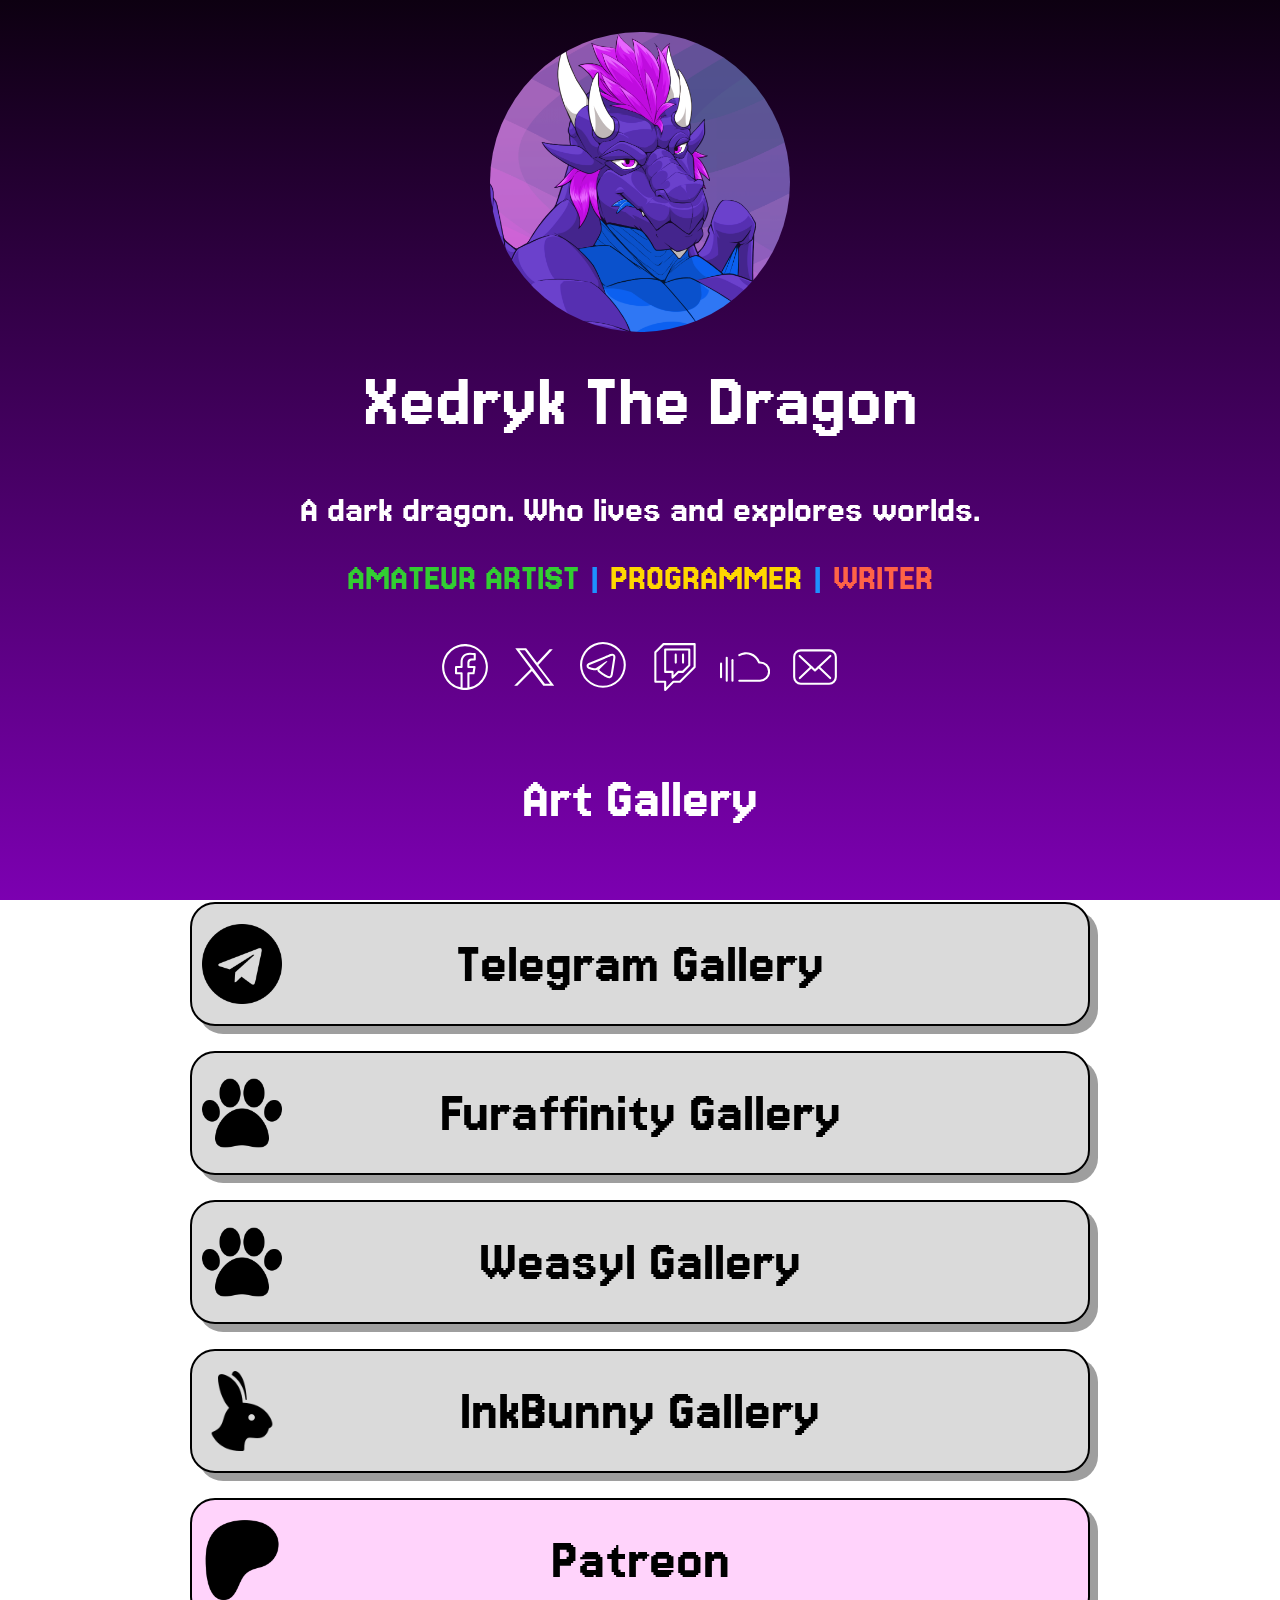
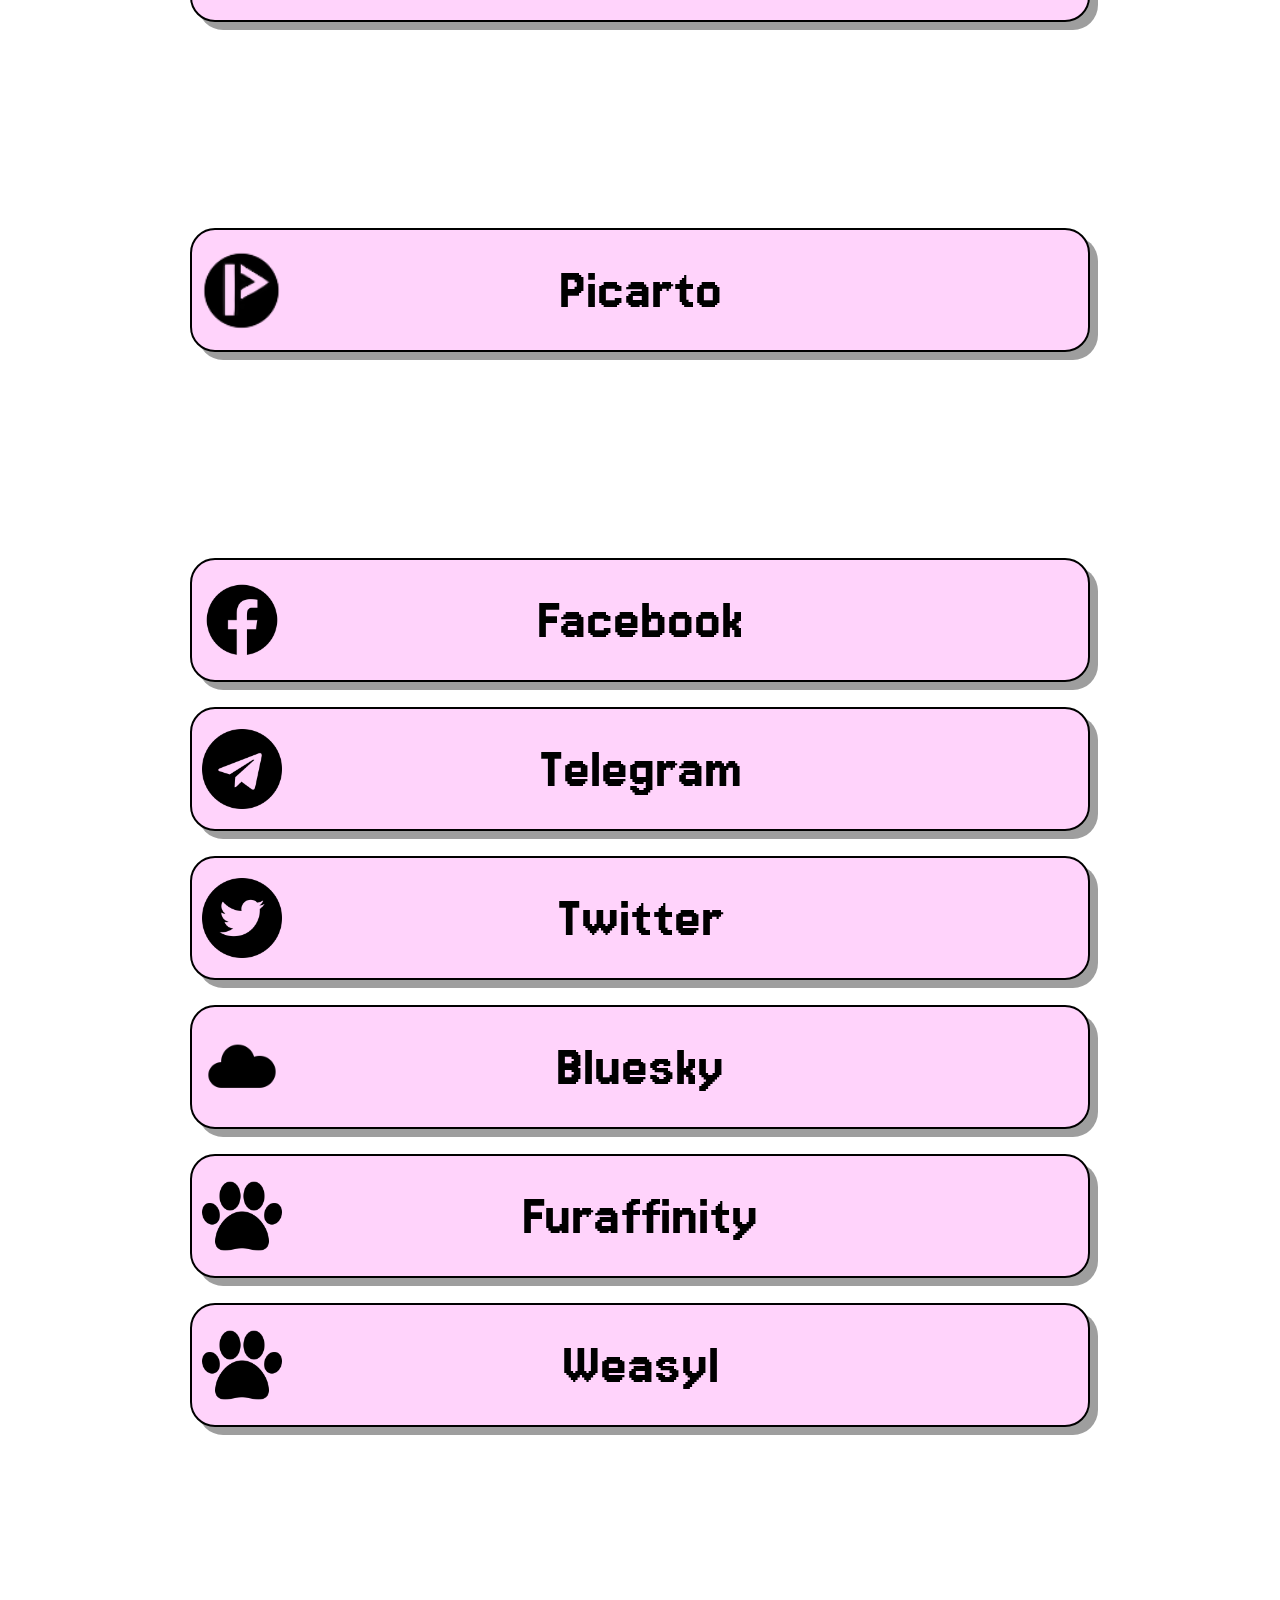
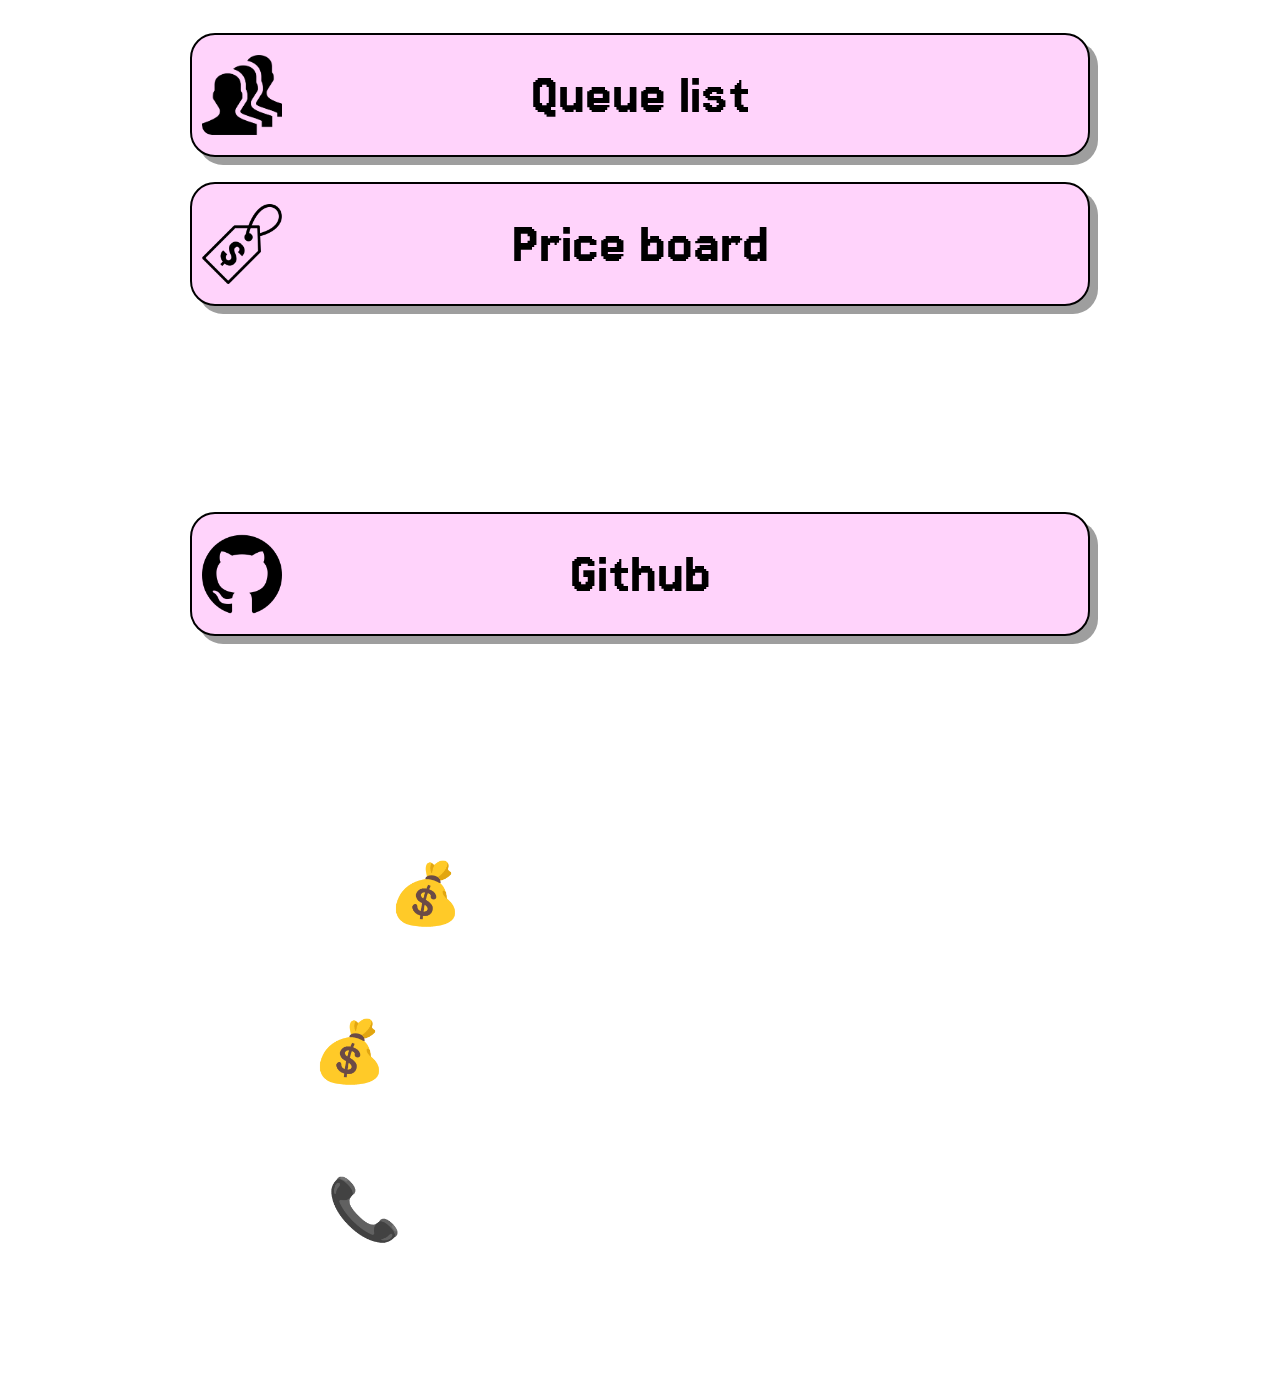
==== index.html @ f9be6fe8 "Update link." ====
<!DOCTYPE html>
<html lang="en">

    <head>

        <title>Xedryk The Dragon</title>
        <link rel="stylesheet" href="./assets/css/index.css">
        <link rel="icon"
            href="data:image/svg+xml,<svg xmlns='http://www.w3.org/2000/svg' viewBox='0 0 100 100'><text y='.9em' font-size='90'>🐉</text></svg>" />
        <link rel="preconnect" href="https://fonts.googleapis.com">
        <link rel="preconnect" href="https://fonts.gstatic.com" crossorigin>
        <link href="https://fonts.googleapis.com/css2?family=Jersey+15&display=swap" rel="stylesheet">
    </head>

    <body>
        <div id="__next" data-reactroot="">
            <div class="display">
                <div class="maincolumn display">
                    <div class="contentwide">
                        <div class="backgroundbase backgroundweb"></div>
                        <div class="flex flex-col items-center textMiddle">
                            <div class="items-center"><img src="./assets/images/xedryk2.png" alt=""
                                    class="avatarbox sc-kstrdz loAHDl" filter="none" /></div>
                            <div class="flex items-center mx-3 max-w-full">
                                <h1 class="titleformat">Xedryk The Dragon</h1>
                            </div>
                            <div class="mt-1">
                                <h2 class="textMiddle descriptionText">A dark dragon. Who lives and explores
                                    worlds.</h2>
                            </div>
                            <div class="mt-1">
                                <h2 class="textMiddle descriptionText">
                                    <span style="color: #32CD32;">AMATEUR</span>
                                    <span style="color: #32CD32;">ARTIST</span>
                                    <span style="color: #1E90FF;">|</span>
                                    <span style="color: #FFD700;">PROGRAMMER</span>
                                    <span style="color: #1E90FF;">|</span>
                                    <span style="color: #FF6347;">WRITER</span>
                                </h2>
                            </div>
                        </div>
                        <div class="topiconbox">
                            <div class="iconbox display">
                                <div class="flex"><a rel="noopener" title="Facebook"
                                        href="https://www.facebook.com/xedrykthedragon/"
                                        class="sc-eCssSg iconlayout sc-hBEYos icontop"><svg
                                            enable-background="new 0 0 24 24" viewBox="0 0 24 24"
                                            class="sc-gKsewC icontopformat">
                                            <title>Facebook
                                            </title>
                                            <path
                                                d="M23,12A11,11,0,1,0,10.279,22.865h0a11.08,11.08,0,0,0,3.436,0h0A10.952,10.952,0,0,0,23,12ZM10.859,21.935v-6.9a.5.5,0,0,0-.5-.5H8.193V12.5h2.166a.5.5,0,0,0,.5-.5V9.686c0-2.278,1.264-3.585,3.459-3.585a15.392,15.392,0,0,1,1.858.137V7.89h-.824l-.019,0a2,2,0,0,0-2.181,1.735,1.8,1.8,0,0,0-.011.4V12a.5.5,0,0,0,.5.5H15.97l-.312,2.035H13.641a.5.5,0,0,0-.5.5v6.9A10.124,10.124,0,0,1,10.859,21.935Zm3.282-.166V15.535h1.946a.5.5,0,0,0,.5-.425l.465-3.035a.5.5,0,0,0-.494-.575H14.141V10.016a1.267,1.267,0,0,1,.308-.821,1.218,1.218,0,0,1,.9-.3h1.324a.5.5,0,0,0,.5-.5V5.806a.5.5,0,0,0-.42-.494A16.661,16.661,0,0,0,14.325,5.1c-2.754,0-4.466,1.757-4.466,4.585V11.5H7.693a.5.5,0,0,0-.5.5v3.035a.5.5,0,0,0,.5.5H9.859v6.234a10,10,0,1,1,4.282,0Z">
                                            </path>
                                        </svg><span class="sr-only">Facebook</span></a></div>
                                <div class="flex"><a target="_blank" rel="noopener" title="X"
                                        href="https://x.com/xedrykthedragon" aria-label="X"
                                        class="sc-eCssSg iconlayout sc-hBEYos icontop"><svg
                                            enable-background="new 0 0 24 24" viewBox="0 0 24 24"
                                            class="sc-gKsewC icontopformat">
                                            <title>X</title>
                                            <path
                                                d="m2.538 3 7.425 9.928L2 21h1.5l7.033-7.067L16 21h5.232l-7.662-9.995 6.955-7.514h-1.5L13 10 7.77 3H2.538Zm1.994 1h2.645l12.087 16h-2.525L4.532 4Z">
                                            </path>
                                        </svg><span class="sr-only">X</span></a></div>
                                <div class="flex"><a target="_blank" rel="noopener" title="Telegram"
                                        href="https://t.me/xedryk" class="sc-eCssSg iconlayout sc-hBEYos icontop"><svg
                                            enable-background="new 0 0 24 24" viewBox="0 0 24 24"
                                            class="sc-gKsewC icontopformat">
                                            <title>Telegram</title>
                                            <path
                                                d="M11 0a11 11 0 1011 11A11.012 11.012 0 0011 0zm0 21a10 10 0 1110-10 10.011 10.011 0 01-10 10zm4.464-15.366a2.405 2.405 0 00-.821.155c-.114.047-2.402.985-3.101 1.29L4.489 9.984c-.827.323-1.284.801-1.342 1.416a1.414 1.414 0 00.677 1.298l.097.06.108.038c.044.015 1.091.373 2.01.649a3.527 3.527 0 001.01.156 2.31 2.31 0 001.203-.296l.07-.047-.001.044a1.617 1.617 0 00.602 1.219c.67.566 2.133 1.523 2.836 1.982.15.099.257.168.296.195a3.755 3.755 0 001.939.752 1.71 1.71 0 00.39-.044 1.859 1.859 0 001.34-1.665l.755-4.736.198-1.295c.193-1.254.304-1.98.327-2.31a1.626 1.626 0 00-.388-1.289 1.534 1.534 0 00-1.152-.477zm.027 5.214l-.759 4.765s-.06.698-.576.82a.707.707 0 01-.162.017 2.892 2.892 0 01-1.356-.564c-.121-.091-2.276-1.457-3.065-2.124a.575.575 0 01.03-.972 115.996 115.996 0 003.187-3.034c.236-.236.472-.676.196-.676a2.37 2.37 0 00-.985.494l-4.279 2.883a1.353 1.353 0 01-.673.144 2.514 2.514 0 01-.723-.114c-.91-.273-1.972-.637-1.972-.637s-.729-.456.515-.941l7.071-2.913c.698-.304 3.065-1.275 3.065-1.275a1.44 1.44 0 01.46-.087c.286 0 .592.128.542.694-.03.425-.273 1.912-.516 3.52z">
                                            </path>
                                        </svg><span class="sr-only">Telegram</span></a></div>
                                <div class="flex"><a target="_blank" rel="noopener" title="Twitch"
                                        href="https://www.twitch.tv/xedrykthedragon"
                                        class="sc-eCssSg iconlayout sc-hBEYos icontop"><svg
                                            enable-background="new 0 0 24 24" viewBox="0 0 24 24"
                                            class="sc-gKsewC icontopformat">
                                            <title>Twitch</title>
                                            <path
                                                d="M7.285,23.5a.493.493,0,0,1-.191-.038A.5.5,0,0,1,6.785,23V19.571H2.572a.5.5,0,0,1-.5-.5V4.929a.5.5,0,0,1,.146-.354L6.147.646A.5.5,0,0,1,6.5.5H21.429a.5.5,0,0,1,.5.5V12a.5.5,0,0,1-.147.354L14.71,19.425a.5.5,0,0,1-.353.146H11.421L7.639,23.354A.5.5,0,0,1,7.285,23.5ZM3.072,18.571H7.285a.5.5,0,0,1,.5.5v2.722l3.076-3.075a.5.5,0,0,1,.353-.147H14.15l6.779-6.778V1.5H6.707L3.072,5.136Z">
                                            </path>
                                            <path
                                                d="M10.822,17.607a.494.494,0,0,1-.192-.038.5.5,0,0,1-.308-.462v-2.25H7.285a.5.5,0,0,1-.5-.5V3.571a.5.5,0,0,1,.5-.5H18.857a.5.5,0,0,1,.5.5v7.643a.5.5,0,0,1-.147.354L16.068,14.71a.5.5,0,0,1-.354.147H13.779l-2.6,2.6A.5.5,0,0,1,10.822,17.607Zm-3.037-3.75h3.037a.5.5,0,0,1,.5.5V15.9l1.9-1.9a.5.5,0,0,1,.354-.146h1.935l2.85-2.85V4.071H7.785Z">
                                            </path>
                                            <path
                                                d="M15.857,10.386a.5.5,0,0,1-.5-.5V6.072a.5.5,0,1,1,1,0V9.886A.5.5,0,0,1,15.857,10.386Z">
                                            </path>
                                            <path
                                                d="M12.357,10.386a.5.5,0,0,1-.5-.5V6.072a.5.5,0,1,1,1,0V9.886A.5.5,0,0,1,12.357,10.386Z">
                                            </path>
                                        </svg><span class="sr-only">Twitch</span></a></div>
                                <div class="flex"><a target="_blank" rel="noopener" title="SoundCloud"
                                        href="https://soundcloud.com/xedryk" aria-label="SoundCloud"
                                        class="sc-eCssSg iconlayout sc-hBEYos icontop"><svg
                                            enable-background="new 0 0 24 24" viewBox="0 0 24 24"
                                            class="sc-gKsewC icontopformat">
                                            <title>SoundCloud
                                            </title>
                                            <path
                                                d="M19.119,19.071H9.262a.5.5,0,0,1,0-1h9.857a3.881,3.881,0,1,0,0-7.761,1.084,1.084,0,0,0-.161.016l-.165.019a.482.482,0,0,1-.515-.334A6.055,6.055,0,0,0,9.513,6.748a.5.5,0,0,1-.5-.866A7.056,7.056,0,0,1,19.082,9.31h.037a4.881,4.881,0,1,1,0,9.761Z">
                                            </path>
                                            <path
                                                d="M.5,17.429a.5.5,0,0,1-.5-.5V10.357a.5.5,0,0,1,1,0v6.572A.5.5,0,0,1,.5,17.429Z">
                                            </path>
                                            <path
                                                d="M3.238,19.071a.5.5,0,0,1-.5-.5V7.619a.5.5,0,0,1,1,0V18.571A.5.5,0,0,1,3.238,19.071Z">
                                            </path>
                                            <path
                                                d="M5.977,19.071a.5.5,0,0,1-.5-.5V8.714a.5.5,0,0,1,1,0v9.857A.5.5,0,0,1,5.977,19.071Z">
                                            </path>
                                        </svg><span class="sr-only">SoundCloud</span></a></div>
                                <div class="flex"><a target="_blank" rel="noopener" title="Email"
                                        href="mailto:mwolfinspace@gmail.com"
                                        class="sc-eCssSg iconlayout sc-hBEYos icontop"><svg
                                            enable-background="new 0 0 24 24" viewBox="0 0 24 24"
                                            class="sc-gKsewC icontopformat">
                                            <title id="title_0.5416641330449998">Email</title>
                                            <path
                                                d="M18.821,20.5H5.179A3.683,3.683,0,0,1,1.5,16.821V7.179A3.683,3.683,0,0,1,5.179,3.5H18.821A3.683,3.683,0,0,1,22.5,7.179v9.642A3.683,3.683,0,0,1,18.821,20.5ZM5.179,4.5A2.682,2.682,0,0,0,2.5,7.179v9.642A2.682,2.682,0,0,0,5.179,19.5H18.821A2.682,2.682,0,0,0,21.5,16.821V7.179A2.682,2.682,0,0,0,18.821,4.5Z">
                                            </path>
                                            <path
                                                d="M12,14.209a.5.5,0,0,1-.346-.138L4.286,7.028a.5.5,0,0,1,.691-.723L12,13.018l7.023-6.713a.5.5,0,1,1,.691.723l-7.368,7.043A.5.5,0,0,1,12,14.209Z">
                                            </path>
                                            <path
                                                d="M4.7,17.833a.5.5,0,0,1-.347-.86l5.54-5.31a.5.5,0,0,1,.692.722L5.048,17.694A.5.5,0,0,1,4.7,17.833Z">
                                            </path>
                                            <path
                                                d="M19.3,17.832a.5.5,0,0,1-.346-.139l-5.538-5.308a.5.5,0,0,1,.692-.722l5.538,5.308a.5.5,0,0,1-.346.861Z">
                                            </path>
                                        </svg><span class="sr-only">Email</span></a></div>
                            </div>
                        </div>
                        <div class="mb-4 mt-8 mb-4">
                            <h3 class="text-big textMiddle">Art Gallery</h3>
                        </div>
                        <div class="spacetopiconandbutton">
                            <div>
                                <div class="boxbuttonbase2" type="CLASSIC"><a href="https://t.me/xedrykthedragon"
                                        target="_blank" rel="noopener" class="textformatinbox boxbuttonshadow"
                                        height="auto">
                                        <div>
                                            <div class="logoboxlocation display logostyle">
                                                <img src="./assets/images/telegram-icon.png" alt="" filter=""
                                                    class="logobox" />
                                            </div>
                                            <p class="text-big">
                                                Telegram Gallery</p>
                                        </div>
                                    </a></div>
                            </div>
                            <div>
                                <div class="boxbuttonbase2" type="CLASSIC"><a href="https://www.furaffinity.net/gallery/1234hdpa/"
                                        target="_blank" rel="noopener" class="textformatinbox boxbuttonshadow"
                                        height="auto">
                                        <div>
                                            <div class="logoboxlocation display logostyle">
                                                <img src="./assets/images/paw.png" alt="" filter=""
                                                    class="logobox" />
                                            </div>
                                            <p class="text-big">
                                                Furaffinity Gallery</p>
                                        </div>
                                    </a></div>
                            </div>
                            <div>
                                <div class="boxbuttonbase2" type="CLASSIC"><a href="https://www.weasyl.com/submissions/xedrykthedragon"
                                        target="_blank" rel="noopener" class="textformatinbox boxbuttonshadow"
                                        height="auto">
                                        <div>
                                            <div class="logoboxlocation display logostyle">
                                                <img src="./assets/images/paw.png" alt="" filter=""
                                                    class="logobox" />
                                            </div>
                                            <p class="text-big">
                                                Weasyl Gallery</p>
                                        </div>
                                    </a></div>
                            </div>
                            <div>
                                <div class="boxbuttonbase2" type="CLASSIC"><a href="https://inkbunny.net/gallery/XedrykTheDragon"
                                        target="_blank" rel="noopener" class="textformatinbox boxbuttonshadow"
                                        height="auto">
                                        <div>
                                            <div class="logoboxlocation display logostyle">
                                                <img src="./assets/images/bunny.png" alt="" filter=""
                                                    class="logobox" />
                                            </div>
                                            <p class="text-big">
                                                InkBunny Gallery</p>
                                        </div>
                                    </a></div>
                            </div>
                            <div>
                                <div class="boxbuttonbase" type="CLASSIC"><a
                                        href="https://www.patreon.com/XedrykTheDragon" target="_blank" rel="noopener"
                                        class="textformatinbox boxbuttonshadow" height="auto">
                                        <div>
                                            <div class="logoboxlocation display logostyle">
                                                <img src="./assets/images/patreon-icon.png" alt="" filter=""
                                                    class="logobox" />
                                            </div>
                                            <p class="text-big">
                                                Patreon</p>
                                        </div>
                                    </a></div>
                            </div>
                            <div class="mb-4 mt-8 mb-4">
                                <h3 class="text-big textMiddle">Streaming Platform</h3>
                            </div>
                            <div>
                                <div class="boxbuttonbase" type="CLASSIC"><a href="https://picarto.tv/xedryk" target="_blank"
                                        rel="noopener" class="textformatinbox boxbuttonshadow" height="auto">
                                        <div>
                                            <div class="logoboxlocation display logostyle">
                                                <img src="./assets/images/picarto.png" alt="" filter=""
                                                    class="logobox" />
                                            </div>
                                            <p class="text-big">
                                                Picarto</p>
                                        </div>
                                    </a></div>
                            </div>
                            <div class="mb-4 mt-8 mb-4">
                                <h3 class="text-big textMiddle">Social Links</h3>
                            </div>
                            <div>
                                <div class="boxbuttonbase" type="CLASSIC"><a href="https://www.facebook.com/xedrykthedragon" target="_blank"
                                        rel="noopener" class="textformatinbox boxbuttonshadow" height="auto">
                                        <div>
                                            <div class="logoboxlocation display logostyle">
                                                <img src="./assets/images/facebook.png" alt="" filter=""
                                                    class="logobox" />
                                            </div>
                                            <p class="text-big">
                                                Facebook</p>
                                        </div>
                                    </a></div>
                            </div>
                            <div>
                                <div class="boxbuttonbase" type="CLASSIC"><a href="http://t.me/Xedryk" target="_blank"
                                        rel="noopener" class="textformatinbox boxbuttonshadow" height="auto">
                                        <div>
                                            <div class="logoboxlocation display logostyle">
                                                <img src="./assets/images/telegram-icon.png" alt="" filter=""
                                                    class="logobox" />
                                            </div>
                                            <p class="text-big">
                                                Telegram</p>
                                        </div>
                                    </a></div>
                            </div>
                            <div>
                                <div class="boxbuttonbase" type="CLASSIC"><a href="https://twitter.com/XedrykTheDragon"
                                        target="_blank" rel="noopener" class="textformatinbox boxbuttonshadow"
                                        height="auto">
                                        <div>
                                            <div class="logoboxlocation display logostyle">
                                                <img src="./assets/images/twitter-icon.png" alt="" filter=""
                                                    class="logobox" />
                                            </div>
                                            <p class="text-big">
                                                Twitter</p>
                                        </div>
                                    </a></div>
                            </div>
                            <div>
                                <div class="boxbuttonbase" type="CLASSIC"><a href="https://bsky.app/profile/xedryk.bsky.social"
                                        target="_blank" rel="noopener" class="textformatinbox boxbuttonshadow"
                                        height="auto">
                                        <div>
                                            <div class="logoboxlocation display logostyle">
                                                <img src="./assets/images/cloud.png" alt="" filter=""
                                                    class="logobox" />
                                            </div>
                                            <p class="text-big">
                                                Bluesky</p>
                                        </div>
                                    </a></div>
                            </div>
                            <div>
                                <div class="boxbuttonbase" type="CLASSIC"><a
                                        href="https://www.furaffinity.net/user/1234hdpa/" target="_blank" rel="noopener"
                                        class="textformatinbox boxbuttonshadow" height="auto">
                                        <div>
                                            <div class="logoboxlocation display logostyle">
                                                <img src="./assets/images/paw.png" alt="" filter="" class="logobox" />
                                            </div>
                                            <p class="text-big">
                                                Furaffinity</p>
                                        </div>
                                    </a></div>
                            </div>
                            <div>
                                <div class="boxbuttonbase" type="CLASSIC"><a
                                        href="https://www.weasyl.com/~xedrykthedragon" target="_blank" rel="noopener"
                                        class="textformatinbox boxbuttonshadow" height="auto">
                                        <div>
                                            <div class="logoboxlocation display logostyle">
                                                <img src="./assets/images/paw.png" alt="" filter="" class="logobox" />
                                            </div>
                                            <p class="text-big">
                                                Weasyl</p>
                                        </div>
                                    </a></div>
                            </div>
                            <div class="mb-4 mt-8 mb-4">
                                <h3 class="text-big textMiddle">Commissioning Details</h3>
                            </div>
                            <div>
                                <div class="boxbuttonbase" type="CLASSIC"><a href="https://trello.com/b/o2BYkbyh"
                                        target="_blank" rel="noopener" class="textformatinbox boxbuttonshadow"
                                        height="auto">
                                        <div>
                                            <div class="logoboxlocation display logostyle">
                                                <img src="./assets/images/queue-icon.png" alt="" filter=""
                                                    class="logobox" />
                                            </div>
                                            <p class="text-big">
                                                Queue list</p>
                                        </div>
                                    </a></div>
                            </div>
                            <div>
                                <div class="boxbuttonbase" type="CLASSIC"><a
                                        href="https://www.furaffinity.net/view/43781618/" target="_blank" rel="noopener"
                                        class="textformatinbox boxbuttonshadow" height="auto">
                                        <div>
                                            <div class="logoboxlocation display logostyle">
                                                <img src="./assets/images/price-tag-icon.png" alt="" filter=""
                                                    class="logobox" />
                                            </div>
                                            <p class="text-big">
                                                Price board</p>
                                        </div>
                                    </a></div>
                            </div>
                            <div class="mb-4 mt-8 mb-4">
                                <h3 class="text-big textMiddle">Coding</h3>
                            </div>
                            <div>
                                <div class="boxbuttonbase" type="CLASSIC"><a
                                        href="https://github.com/mwolfinspace" target="_blank" rel="noopener"
                                        class="textformatinbox boxbuttonshadow" height="auto">
                                        <div>
                                            <div class="logoboxlocation display logostyle">
                                                <img src="./assets/images/github.png" alt="" filter=""
                                                    class="logobox" />
                                            </div>
                                            <p class="text-big">
                                                Github</p>
                                        </div>
                                    </a></div>
                            </div>
                            <div class="mb-4 mt-8 mb-4">
                                <h3 class="text-big textMiddle">Vietnam Bank Account Number</h3>
                            </div>
                            <div class="mb-4 mt-8 mb-4">
                                <h3 class="text-big textMiddle">💰VCB: 0111 000 258 100</h3>
                            </div>
                            <div class="mb-4 mt-8 mb-4">
                                <h3 class="text-big textMiddle">💰Vietinbank: 108 006 138 673</h3>
                            </div>
                            <div class="mb-4 mt-8 mb-4">
                                <h3 class="text-big textMiddle">📞 Phone: (+84) 963 880 391</h3>
                            </div>
                        </div>
                    </div>
                </div>
            </div>
    </body>

</html>
---- assets/css/index.css ----
/*
! tailwindcss v3.4.1 | MIT License | https://tailwindcss.com
*/
.sr-only {
    position: absolute;
    width: 1px;
    height: 1px;
    padding: 0;
    margin: -1px;
    overflow: hidden;
    clip-path: inset(50%);
    white-space: nowrap;
    border-width: 0
}

.mb-4 {
    margin-bottom: 3rem
}

.mb-8 {
    margin-bottom: 3rem
}

.mt-8 {
    margin-top: 3rem
}

.mt-1 {
    margin-top: 0.5rem
}

.flex {
    display: flex
}

.flex-col {
    flex-direction: column
}

.flex-col-reverse {
    flex-direction: column-reverse
}

.items-center {
    align-items: center
}

.text-big {
    padding: 10px;
    margin: 0;
    color: #000000;
    font-weight: 300;
    font-size: 50px;
    text-overflow: ellipsis;
    max-width: 100%;
    white-space: nowrap;
    overflow: hidden;
}

.content-container {
    flex: 1;
    justify-content: center;
    align-items: center;
    text-align: center;
    flex-wrap: wrap;
}

/*!sc*/
.maincolumn {
    -webkit-flex: 1;
    -ms-flex: 1;
    flex: 1;
    -webkit-flex-direction: column;
    -ms-flex-direction: column;
    flex-direction: column;
    -webkit-box-pack: justify;
    -webkit-justify-content: space-between;
    -ms-flex-pack: justify;
    justify-content: space-between;
    height: 100%;
    width: 100%;
}

/*!sc*/
@media screen and (min-width:576px) {
    .maincolumn {
        padding-bottom: 64px;
        padding: 24px 24px 64px;
    }
}

/*!sc*/
.contentwide {
    margin: auto;
    height: 100%;
    width: 100%;
    max-width: 900px;
}



/*!sc*/
.topiconbox {
    margin-top: 24px;
    margin-bottom: x0;
}

/*!sc*/
.iconbox {
    -webkit-flex-wrap: wrap;
    -ms-flex-wrap: wrap;
    flex-wrap: wrap;
    -webkit-box-pack: center;
    -webkit-justify-content: center;
    -ms-flex-pack: center;
    justify-content: center;
    -webkit-align-items: center;
    -webkit-box-align: center;
    -ms-flex-align: center;
    align-items: center;
    width: 100%;
    height: 100%;
}

/*!sc*/
.icontop {
    -webkit-transition: -webkit-transform cubic-bezier(0.23, 1, 0.32, 1);
    -webkit-transition: transform cubic-bezier(0.23, 1, 0.32, 1);
    transition: transform cubic-bezier(0.23, 1, 0.32, 1);
    z-index: 0;
}

/*!sc*/
.icontop:hover {
    -webkit-transform: scale(1.5);
    -ms-transform: scale(1.5);
    transform: scale(1.5);
}

/*!sc*/
.icontop svg {
    pointer-events: none;
}

/*!sc*/
.spacetopiconandbutton {
    margin-top: 40px;
}

/*!sc*/
.logoboxlocation {
    left: 10px;
    width: 80px;
    height: 80px;
}

/*!sc*/
.display {
    display: -webkit-box;
    display: -webkit-flex;
    display: -ms-flexbox;
    display: flex;
}


/*!sc*/
.titleformat {
    padding: 10px;
    margin: 0;
    color: #ffffff;
    font-weight: 300;
    font-size: 50px;
    line-height: 1.5;
    text-overflow: ellipsis;
    max-width: 100%;
    white-space: nowrap;
    overflow: hidden;
}

/*!sc*/
.textMiddle {
    margin: 0;
    text-align: center;
    font-weight: 300;
    color: #ffffff;
    font-size: 30px;
    line-height: 1.5;
}

/*!sc*/
.textRight {
    margin: 0;
    text-align: right;
    color: #000000;
    line-height: 1.5;
    padding: 10px;
    color: #000000;
    font-weight: 300;
    font-size: 50px;
    max-width: 100%;
}

/*!sc*/
@media screen and (min-width:576px) {
    .textMiddle {
        font-size: 40px;
    }
}


/*!sc*/
.descriptionText {
    padding: 0;
    margin: 0;
    text-align: center;
    line-height: 1.5;
    color: #ffffff;
    font-size: 30px;
    font-weight: 300;
    line-height: 1.5;
}

/*!sc*/
@media screen and (min-width:576px) {
    .descriptionText {
        font-size: 40px;
    }
}

/*!sc*/
@media screen and (min-width:576px) {
    .text-big {
        font-size: 60px;
    }
    .titleformat {
        font-size: 80px;
    }
}

/*!sc*/
.iconlayout {
    padding-left: 10px;
    padding-right: 10px;
    color: inherit;
    -webkit-text-decoration: underline;
    text-decoration: underline;
}

/*!sc*/
.icontopformat {
    fill: currentColor;
    margin-top: 10px;
    width: lg;
    height: lg;
    fill: #ffffff;
    width: 50px;
    height: 50px;
}

/*!sc*/
.avatarbox {
    width: 300px;
    height: 300px;
    border-radius: 50%;
    display: block;
    object-fit: contain;
    object-position: initial;
    -webkit-filter: none;
    filter: none;
}

/*!sc*/
.logobox {
    display: block;
    width: 100%;
    height: 100%;
    object-fit: cover;
    object-position: initial;
}

/*!sc*/
.textformatinbox {
    padding: 0;
    margin: 0;
    border: none;
    font-family: inherit;
    font-weight: inherit;
    font-size: inherit;
    text-align: right;
    cursor: pointer;
    display: block;
    background: none;
    -webkit-text-decoration: none;
    text-decoration: none;
    display: -webkit-box;
    display: -webkit-flex;
    display: -ms-flexbox;
    display: flex;
    -webkit-align-items: center;
    -webkit-box-align: center;
    -ms-flex-align: center;
    align-items: center;
    -webkit-box-pack: center;
    -webkit-justify-content: center;
    -ms-flex-pack: center;
    justify-content: center;
    height: auto;
    position: relative;
    padding-top: 20px;
    padding-bottom: 20px;
    padding-left: 20px;
    padding-right: 20px;
    width: 100%;
    -webkit-appearance: none;
    -moz-appearance: none;
    appearance: none;
    box-sizing: border-box;
}

/*!sc*/
.textformatinbox:focus {
    outline: none;
}

/*!sc*/
.textformatinbox:disabled {
    cursor: default;
    pointer-events: none;
}



/*!sc*/
html {
    font-family: "Jersey 15", sans-serif;
    font-weight: 300;
    font-size: inherit;
    box-sizing: border-box;
    -webkit-font-smoothing: antialiased;
    -moz-osx-font-smoothing: grayscale;
}

/*!sc*/
html>* {
    -webkit-letter-spacing: normal;
    -moz-letter-spacing: normal;
    -ms-letter-spacing: normal;
    letter-spacing: normal;
}

/*!sc*/
*,
*:before,
*:after {
    box-sizing: inherit;
}



/*!sc*/
.logostyle {
    overflow: hidden;
    position: absolute;
    top: 50%;
    -webkit-transform: translateY(-50%);
    -ms-transform: translateY(-50%);
    transform: translateY(-50%);
    pointer-events: none;
    -webkit-box-pack: center;
    -webkit-justify-content: center;
    -ms-flex-pack: center;
    justify-content: center;
    -webkit-align-items: center;
    -webkit-box-align: center;
    -ms-flex-align: center;
    align-items: center;
    border-radius: 10px;
}

/*!sc*/
.boxbuttonshadow {
    -webkit-hyphens: auto;
    -moz-hyphens: auto;
    -ms-hyphens: auto;
    hyphens: auto;
    white-space: normal;
    background: none;
    color: inherit;
    -webkit-transition: box-shadow .25s cubic-bezier(0.08, 0.59, 0.29, 0.99), border-color .25s cubic-bezier(0.08, 0.59, 0.29, 0.99), -webkit-transform .25s cubic-bezier(0.08, 0.59, 0.29, 0.99), background-color .25s cubic-bezier(0.08, 0.59, 0.29, 0.99);
    -webkit-transition: box-shadow .25s cubic-bezier(0.08, 0.59, 0.29, 0.99), border-color .25s cubic-bezier(0.08, 0.59, 0.29, 0.99), transform .25s cubic-bezier(0.08, 0.59, 0.29, 0.99), background-color .25s cubic-bezier(0.08, 0.59, 0.29, 0.99);
    transition: box-shadow .25s cubic-bezier(0.08, 0.59, 0.29, 0.99), border-color .25s cubic-bezier(0.08, 0.59, 0.29, 0.99), transform .25s cubic-bezier(0.08, 0.59, 0.29, 0.99), background-color .25s cubic-bezier(0.08, 0.59, 0.29, 0.99);
    overflow-wrap: break-word;
    word-wrap: break-word;
    word-break: break-word;
    padding-left: 66px;
    padding-right: 66px;
}

/*!sc*/
.boxbutton:hover {
    color: inherit !important;
}

/*!sc*/
.boxbuttonbase {
    z-index: 0;
    overflow: hidden;
    transition: box-shadow .25s cubic-bezier(0.08, 0.59, 0.29, 0.99), color .25s cubic-bezier(0.08, 0.59, 0.29, 0.99), border-color .25s cubic-bezier(0.08, 0.59, 0.29, 0.99), transform .25s cubic-bezier(0.08, 0.59, 0.29, 0.99), background-color .25s cubic-bezier(0.08, 0.59, 0.29, 0.99);
    margin-bottom: 25px;
    border: 2px solid;
    border-color: #000000;
    box-shadow: 8px 8px 0 0 #00000061;
    color: #5e008c;
    background-color: #ffd3fb;
    @media only screen and (max-width: 768px) {
        width: 100vw; /* 100% viewport width */
    }
    border-radius: 25px;
}

/*!sc*/
.boxbuttonbase2 {
    z-index: 0;
    overflow: hidden;
    transition: box-shadow .25s cubic-bezier(0.08, 0.59, 0.29, 0.99), color .25s cubic-bezier(0.08, 0.59, 0.29, 0.99), border-color .25s cubic-bezier(0.08, 0.59, 0.29, 0.99), transform .25s cubic-bezier(0.08, 0.59, 0.29, 0.99), background-color .25s cubic-bezier(0.08, 0.59, 0.29, 0.99);
    margin-bottom: 25px;
    border: 2px solid;
    border-color: #000000;
    box-shadow: 8px 8px 0 0 #00000061;
    color: #5e008c;
    background-color: #dadada;
    @media only screen and (max-width: 768px) {
        width: 100vw; /* 100% viewport width */
    }
    border-radius: 25px;
}

/*!sc*/
.boxbuttonbase:hover {
    -webkit-transform: translate(4px, 4px);
    -ms-transform: translate(4px, 4px);
    transform: translate(4px, 4px);
    box-shadow: 4px 4px 0 0 rgb(255, 0, 195);
}

/*!sc*/
.boxbuttonbase:active {
    -webkit-transform: translate(4px, 4px);
    -ms-transform: translate(4px, 4px);
    transform: translate(4px, 4px);
    box-shadow: 4px 4px 0 0 #73004e;
}

/*!sc*/
.boxbuttonbase2:hover {
    -webkit-transform: translate(4px, 4px);
    -ms-transform: translate(4px, 4px);
    transform: translate(4px, 4px);
    box-shadow: 4px 4px 0 0 rgb(255, 0, 195);
}

/*!sc*/
.boxbuttonbase2:active {
    -webkit-transform: translate(4px, 4px);
    -ms-transform: translate(4px, 4px);
    transform: translate(4px, 4px);
    box-shadow: 4px 4px 0 0 #73004e;
}

/*!sc*/
.backgroundweb {
    min-height: 100vh;
    min-height: 100dvh;
    background: linear-gradient(180deg, #0d0011, #7c00b1);
}

/*!sc*/
.backgroundbase {
    position: fixed;
    top: 0;
    left: 0;
    right: 0;
    bottom: 0;
    z-index: -1;
    background-position: center;
    background-size: cover;
    background-repeat: no-repeat;
    background-color: #9100da;
}
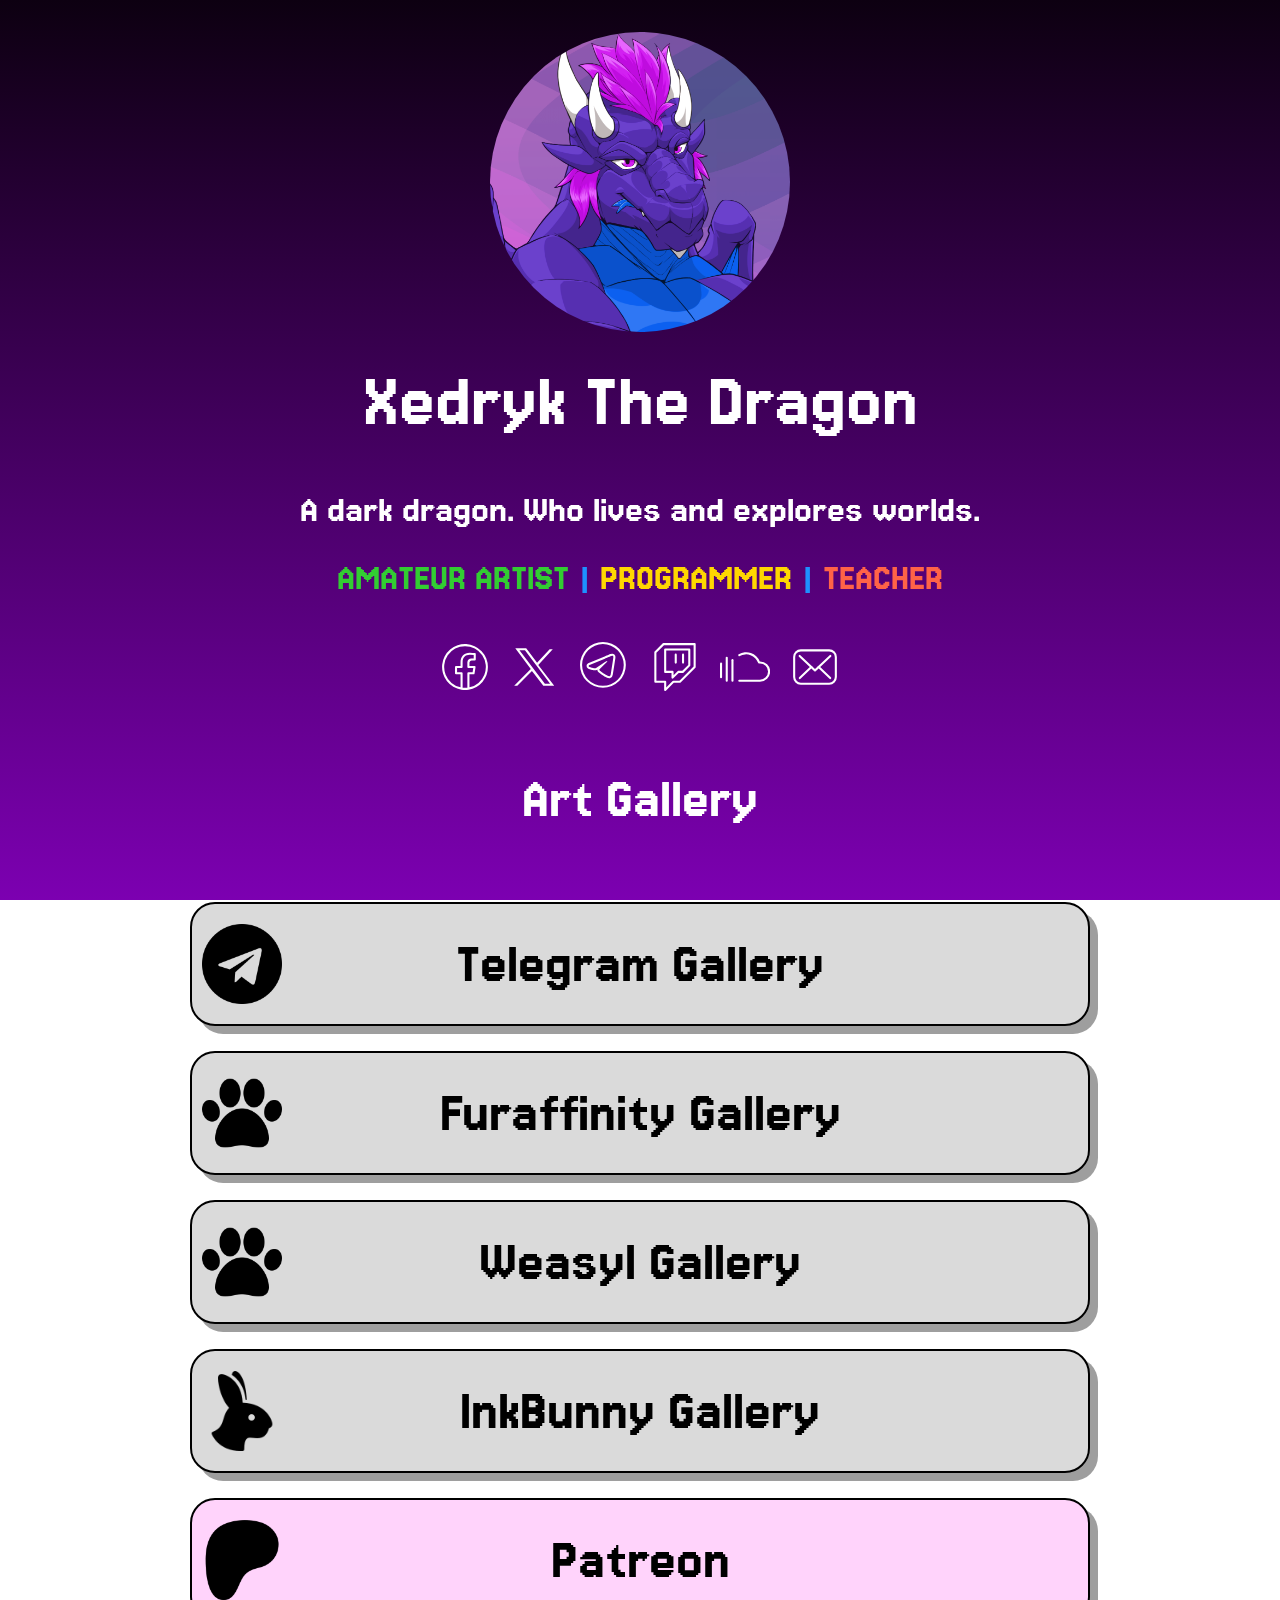
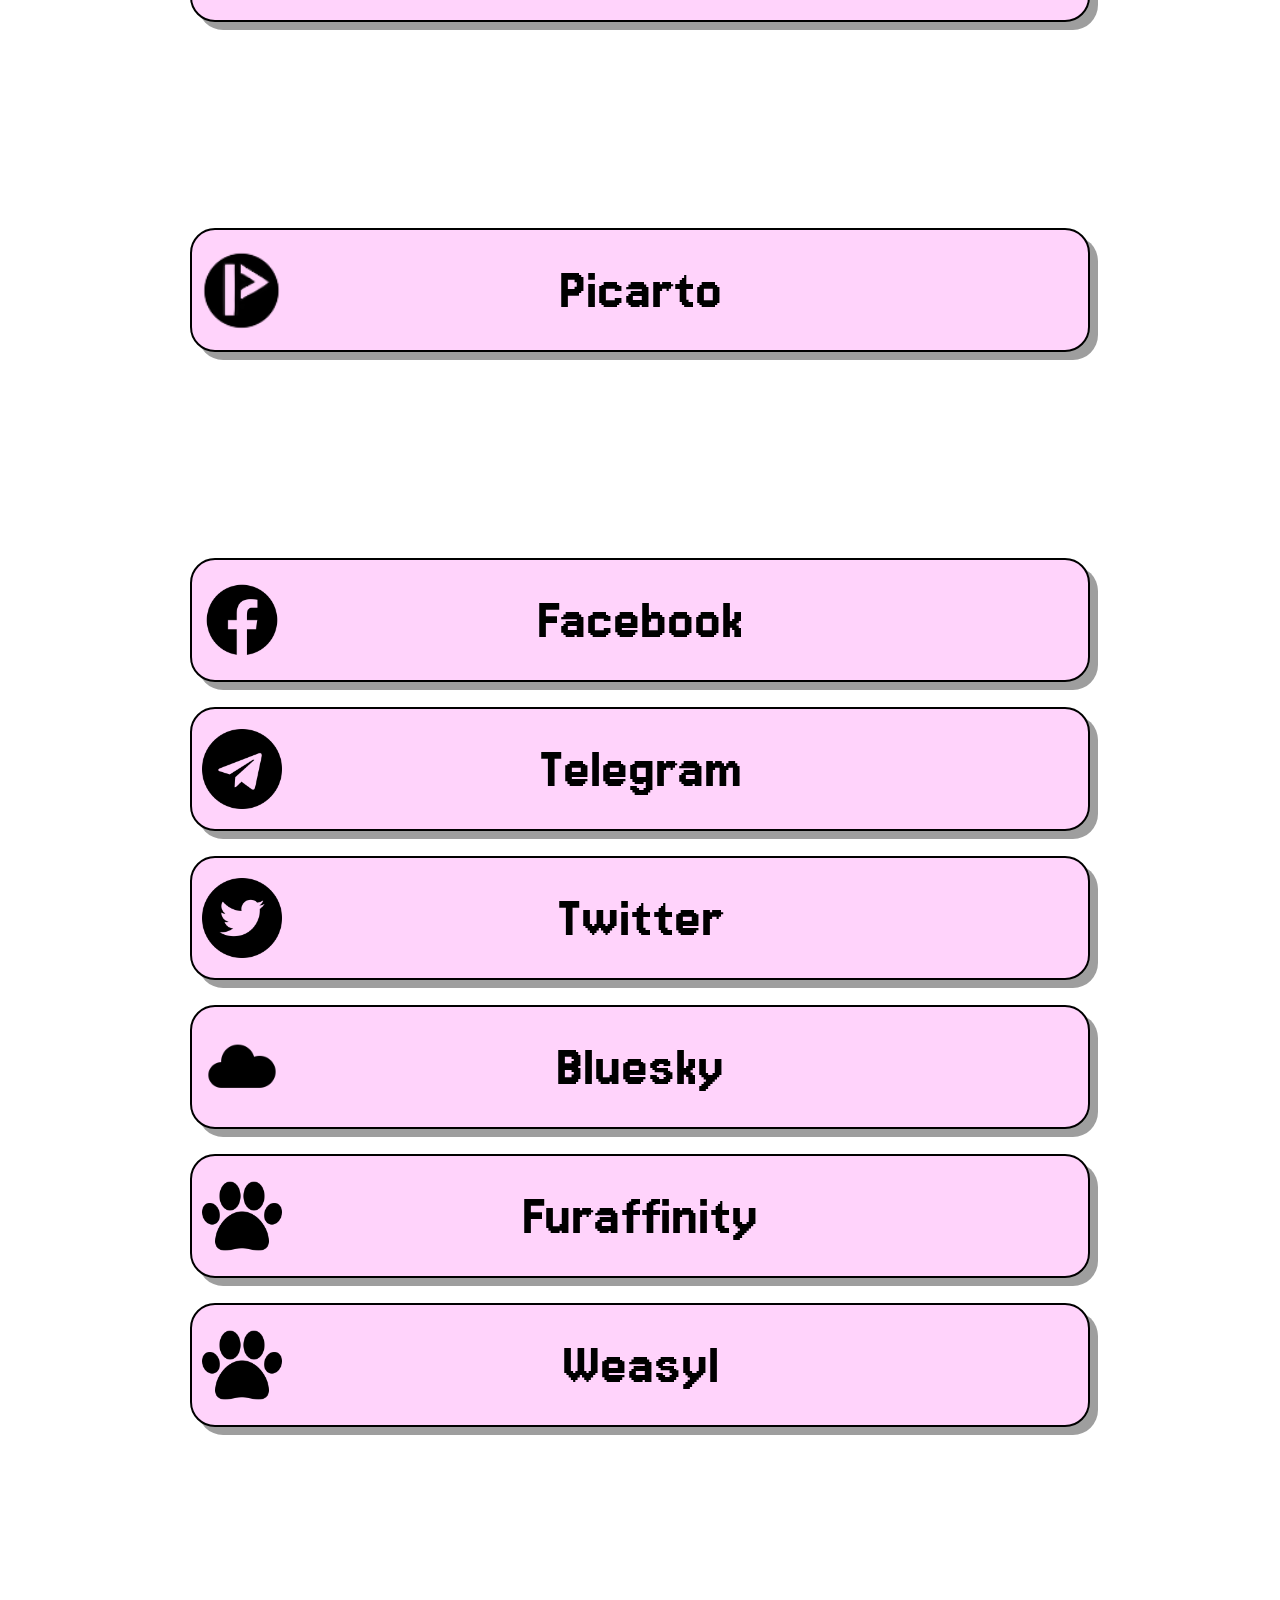
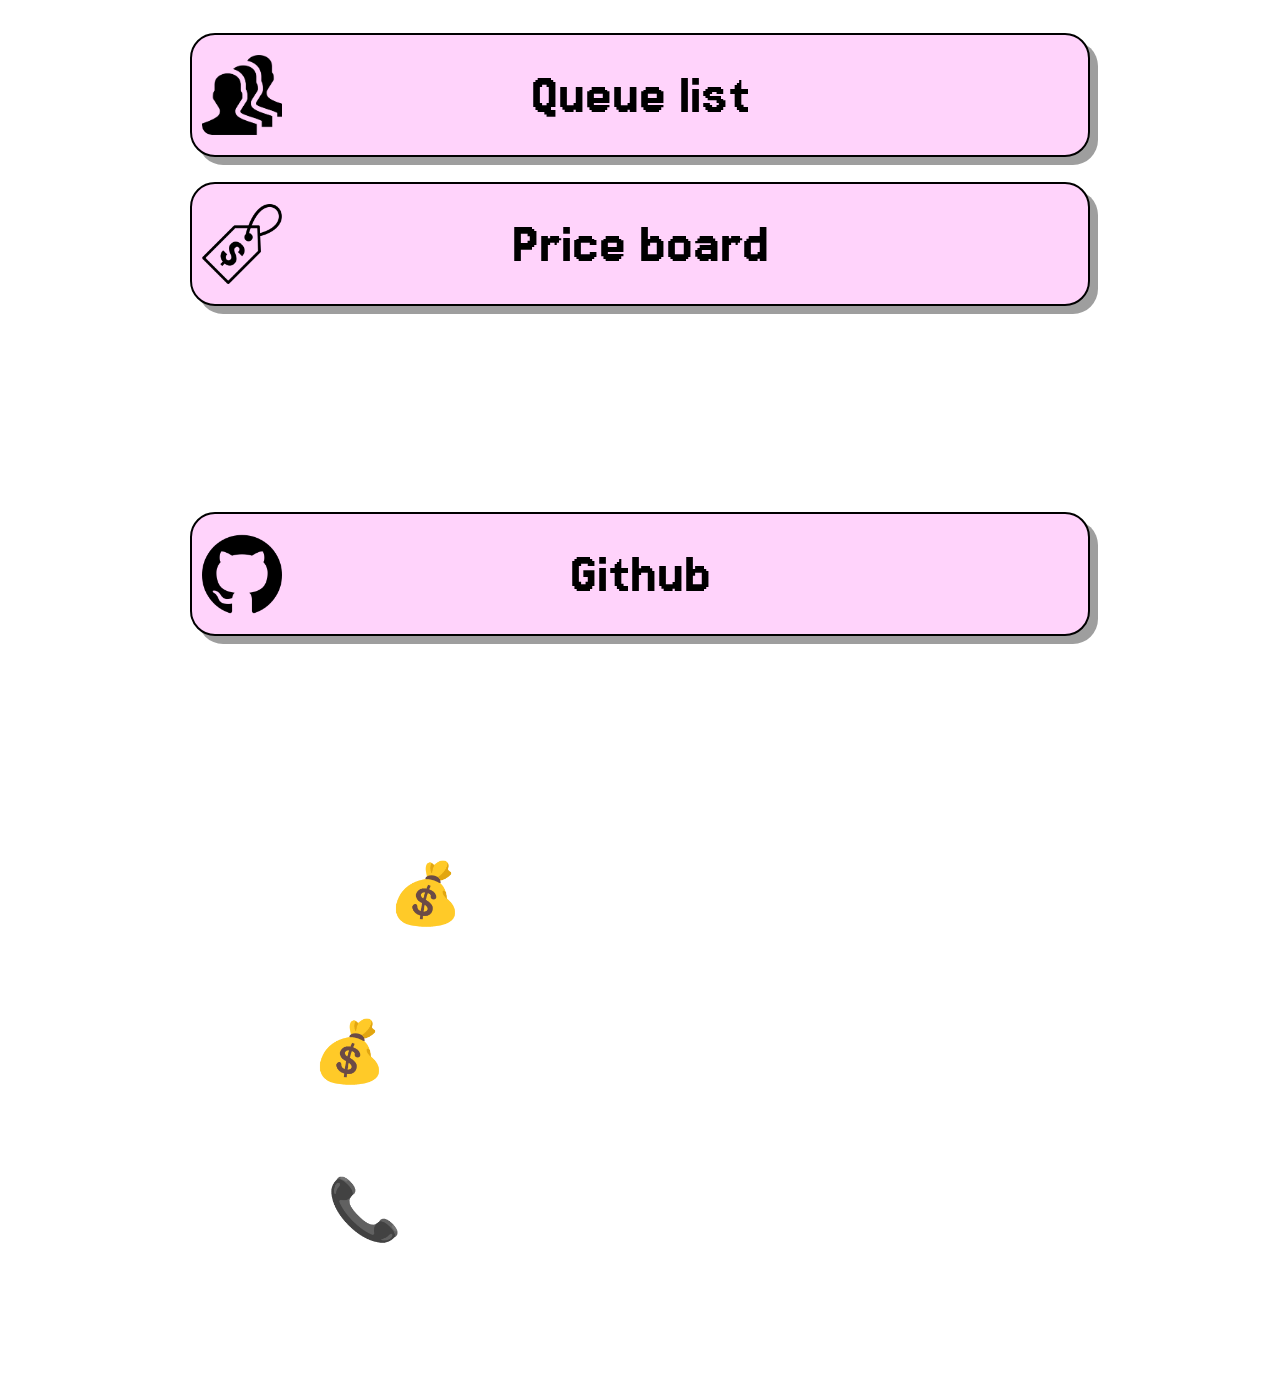
==== commit 1d448e72: "Update Content" ====
--- a/index.html
+++ b/index.html
@@ -35,7 +35,7 @@
                                     <span style="color: #1E90FF;">|</span>
                                     <span style="color: #FFD700;">PROGRAMMER</span>
                                     <span style="color: #1E90FF;">|</span>
-                                    <span style="color: #FF6347;">WRITER</span>
+                                    <span style="color: #FF6347;">TEACHER</span>
                                 </h2>
                             </div>
                         </div>
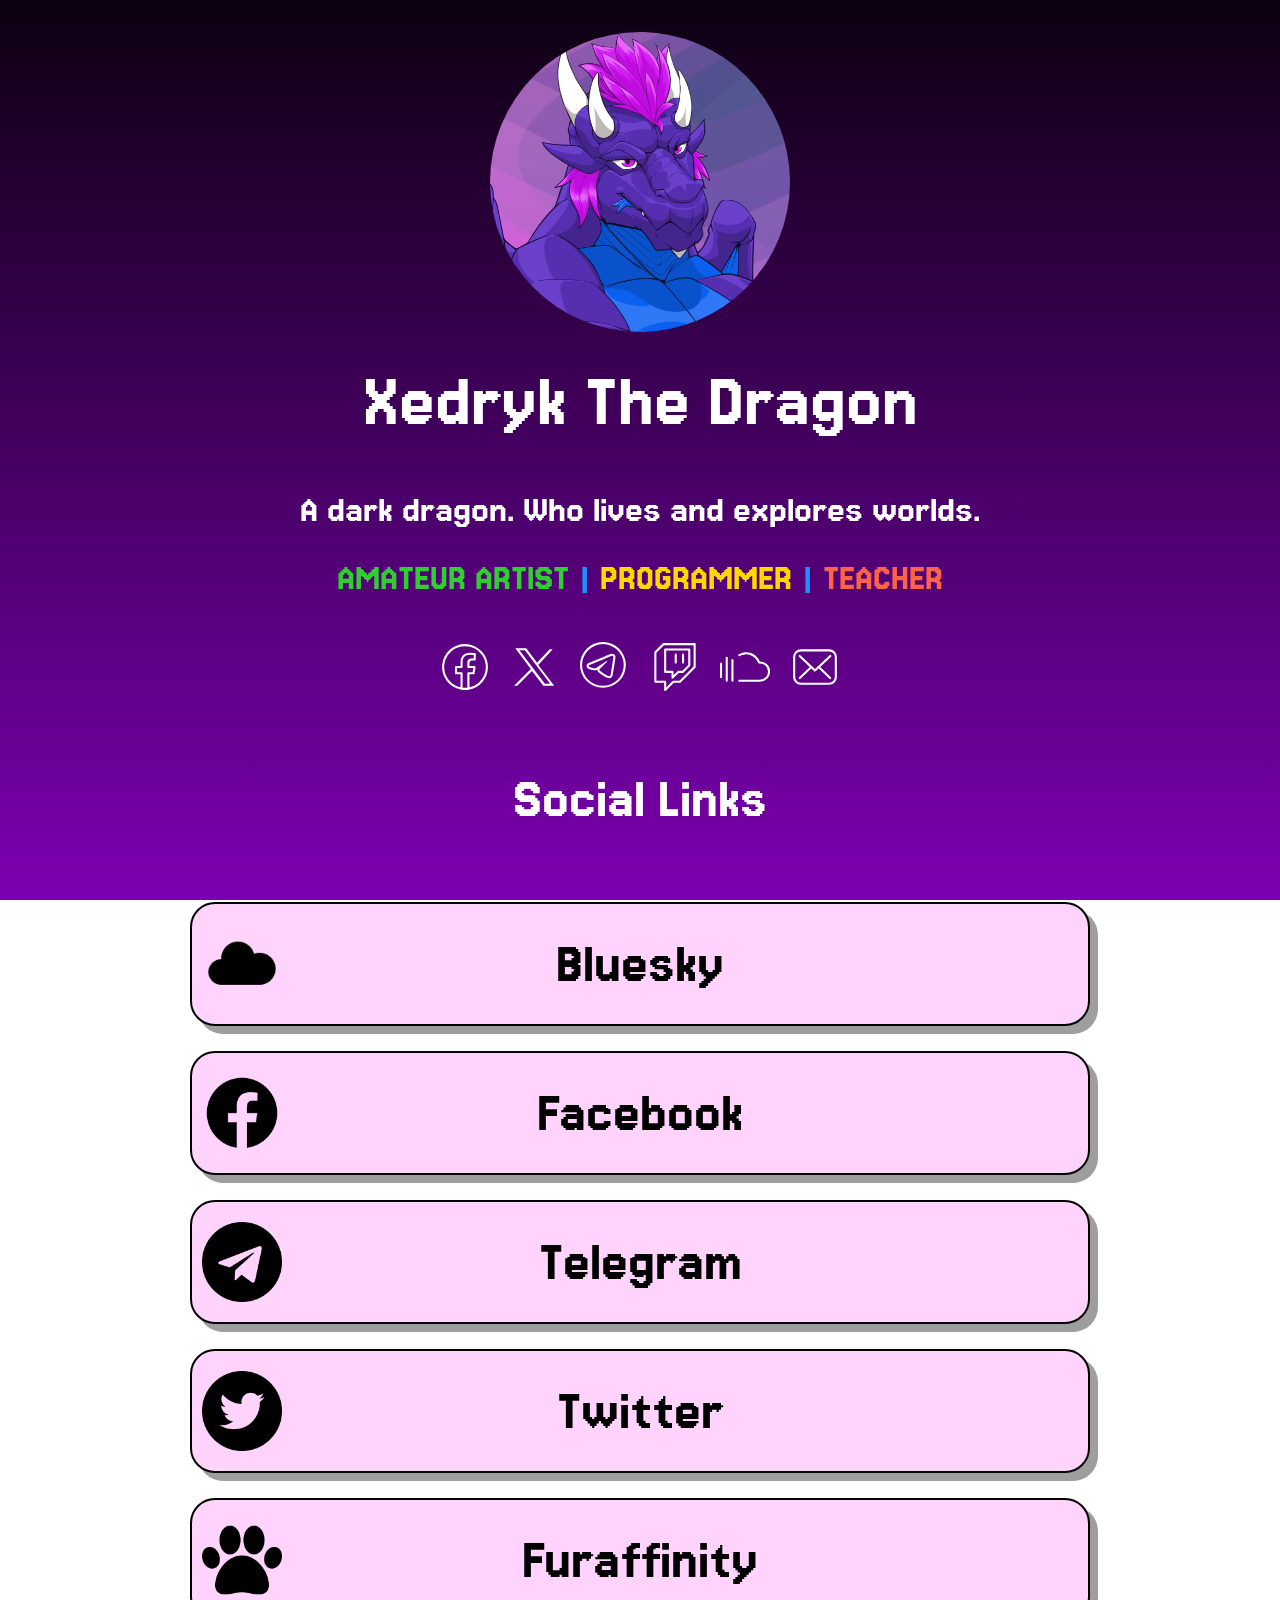
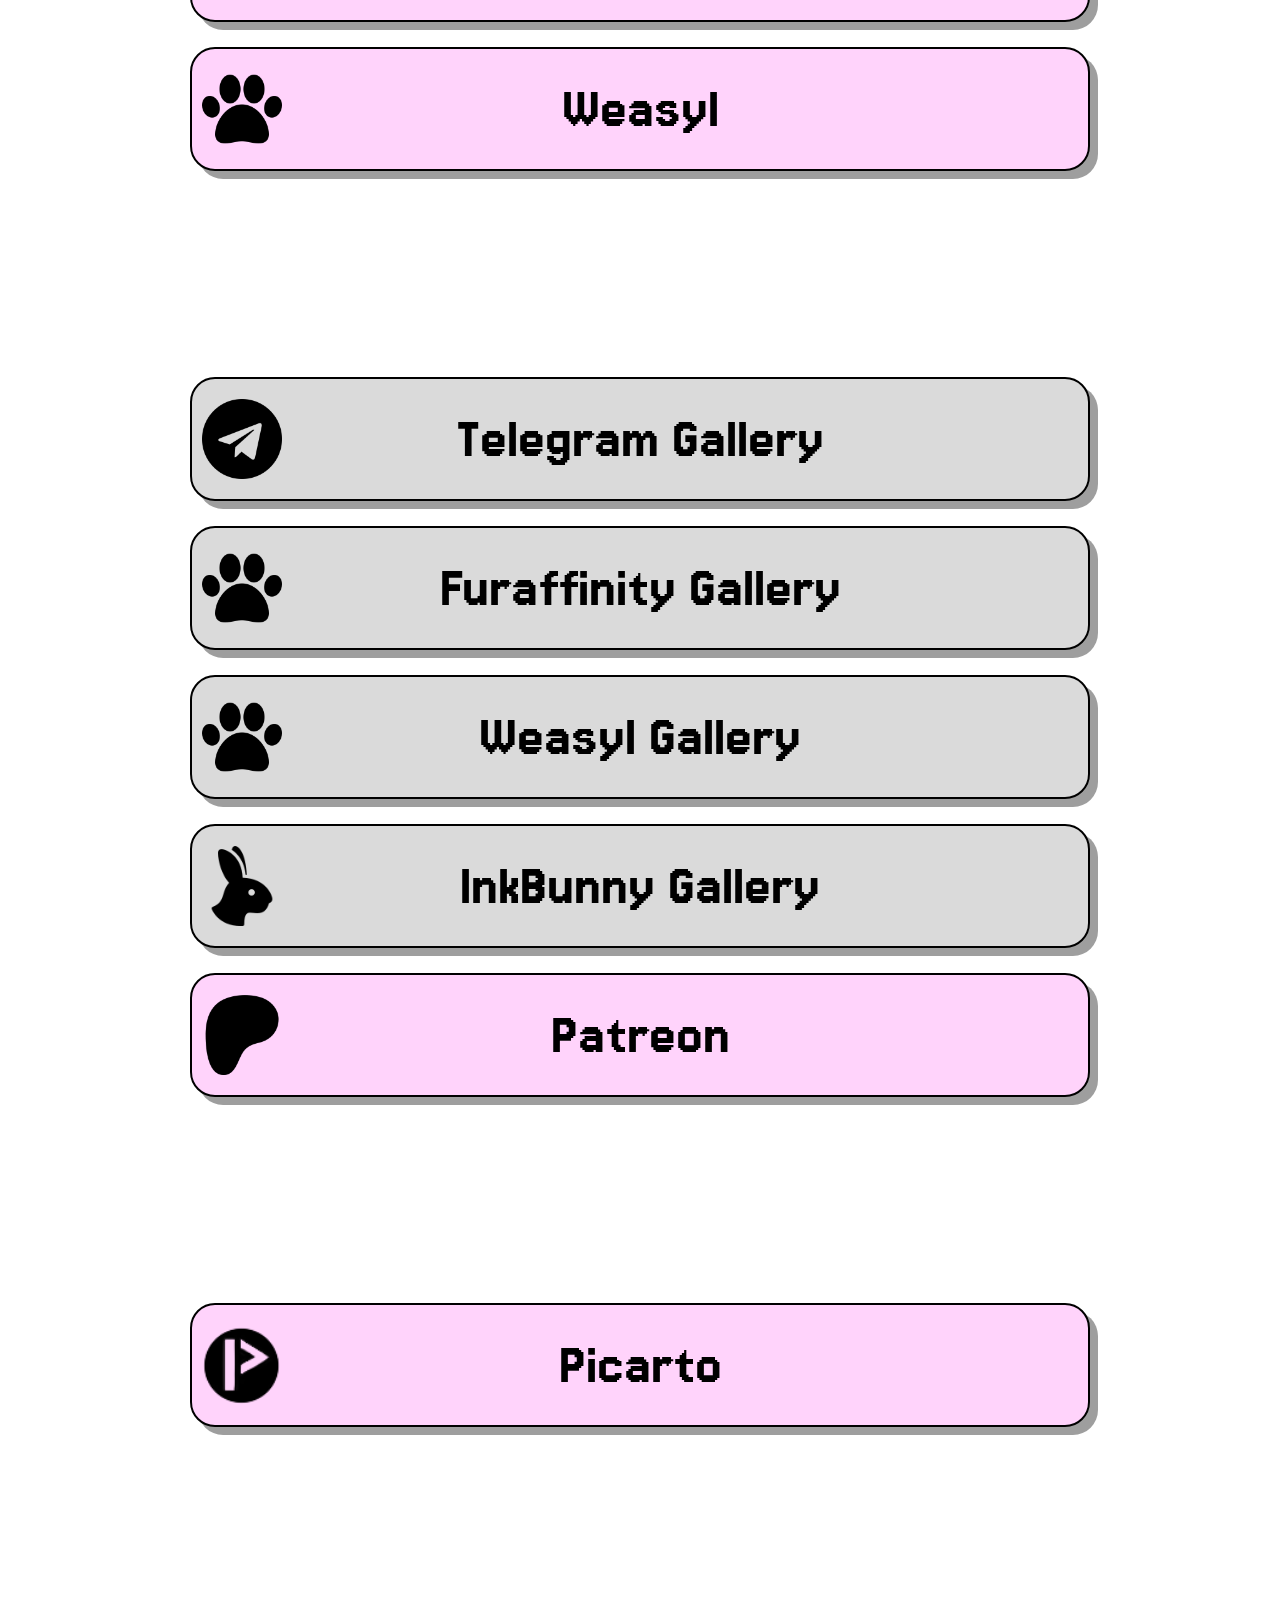
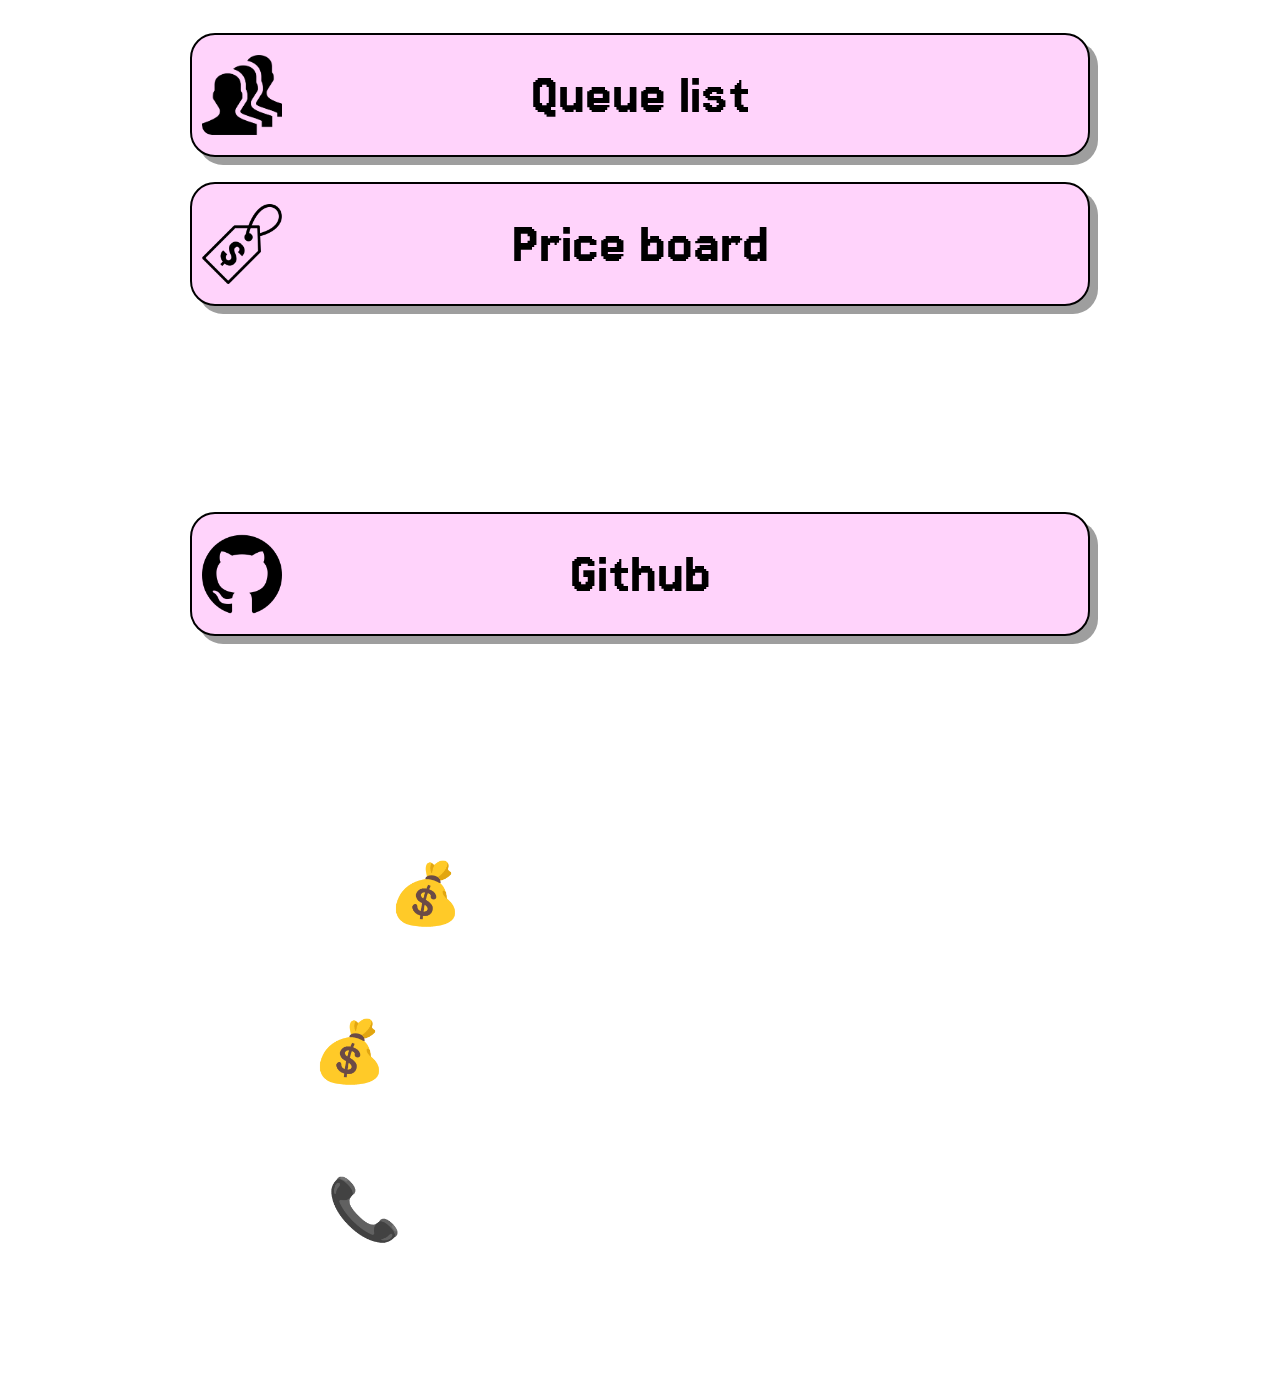
==== commit 468fc4d6: "Update ordering." ====
--- a/index.html
+++ b/index.html
@@ -1,373 +1,363 @@
 <!DOCTYPE html>
 <html lang="en">
 
-    <head>
-
-        <title>Xedryk The Dragon</title>
-        <link rel="stylesheet" href="./assets/css/index.css">
-        <link rel="icon"
-            href="data:image/svg+xml,<svg xmlns='http://www.w3.org/2000/svg' viewBox='0 0 100 100'><text y='.9em' font-size='90'>🐉</text></svg>" />
-        <link rel="preconnect" href="https://fonts.googleapis.com">
-        <link rel="preconnect" href="https://fonts.gstatic.com" crossorigin>
-        <link href="https://fonts.googleapis.com/css2?family=Jersey+15&display=swap" rel="stylesheet">
-    </head>
-
-    <body>
-        <div id="__next" data-reactroot="">
-            <div class="display">
-                <div class="maincolumn display">
-                    <div class="contentwide">
-                        <div class="backgroundbase backgroundweb"></div>
-                        <div class="flex flex-col items-center textMiddle">
-                            <div class="items-center"><img src="./assets/images/xedryk2.png" alt=""
-                                    class="avatarbox sc-kstrdz loAHDl" filter="none" /></div>
-                            <div class="flex items-center mx-3 max-w-full">
-                                <h1 class="titleformat">Xedryk The Dragon</h1>
-                            </div>
-                            <div class="mt-1">
-                                <h2 class="textMiddle descriptionText">A dark dragon. Who lives and explores
-                                    worlds.</h2>
-                            </div>
-                            <div class="mt-1">
-                                <h2 class="textMiddle descriptionText">
-                                    <span style="color: #32CD32;">AMATEUR</span>
-                                    <span style="color: #32CD32;">ARTIST</span>
-                                    <span style="color: #1E90FF;">|</span>
-                                    <span style="color: #FFD700;">PROGRAMMER</span>
-                                    <span style="color: #1E90FF;">|</span>
-                                    <span style="color: #FF6347;">TEACHER</span>
-                                </h2>
-                            </div>
-                        </div>
-                        <div class="topiconbox">
-                            <div class="iconbox display">
-                                <div class="flex"><a rel="noopener" title="Facebook"
-                                        href="https://www.facebook.com/xedrykthedragon/"
-                                        class="sc-eCssSg iconlayout sc-hBEYos icontop"><svg
-                                            enable-background="new 0 0 24 24" viewBox="0 0 24 24"
-                                            class="sc-gKsewC icontopformat">
-                                            <title>Facebook
-                                            </title>
-                                            <path
-                                                d="M23,12A11,11,0,1,0,10.279,22.865h0a11.08,11.08,0,0,0,3.436,0h0A10.952,10.952,0,0,0,23,12ZM10.859,21.935v-6.9a.5.5,0,0,0-.5-.5H8.193V12.5h2.166a.5.5,0,0,0,.5-.5V9.686c0-2.278,1.264-3.585,3.459-3.585a15.392,15.392,0,0,1,1.858.137V7.89h-.824l-.019,0a2,2,0,0,0-2.181,1.735,1.8,1.8,0,0,0-.011.4V12a.5.5,0,0,0,.5.5H15.97l-.312,2.035H13.641a.5.5,0,0,0-.5.5v6.9A10.124,10.124,0,0,1,10.859,21.935Zm3.282-.166V15.535h1.946a.5.5,0,0,0,.5-.425l.465-3.035a.5.5,0,0,0-.494-.575H14.141V10.016a1.267,1.267,0,0,1,.308-.821,1.218,1.218,0,0,1,.9-.3h1.324a.5.5,0,0,0,.5-.5V5.806a.5.5,0,0,0-.42-.494A16.661,16.661,0,0,0,14.325,5.1c-2.754,0-4.466,1.757-4.466,4.585V11.5H7.693a.5.5,0,0,0-.5.5v3.035a.5.5,0,0,0,.5.5H9.859v6.234a10,10,0,1,1,4.282,0Z">
-                                            </path>
-                                        </svg><span class="sr-only">Facebook</span></a></div>
-                                <div class="flex"><a target="_blank" rel="noopener" title="X"
-                                        href="https://x.com/xedrykthedragon" aria-label="X"
-                                        class="sc-eCssSg iconlayout sc-hBEYos icontop"><svg
-                                            enable-background="new 0 0 24 24" viewBox="0 0 24 24"
-                                            class="sc-gKsewC icontopformat">
-                                            <title>X</title>
-                                            <path
-                                                d="m2.538 3 7.425 9.928L2 21h1.5l7.033-7.067L16 21h5.232l-7.662-9.995 6.955-7.514h-1.5L13 10 7.77 3H2.538Zm1.994 1h2.645l12.087 16h-2.525L4.532 4Z">
-                                            </path>
-                                        </svg><span class="sr-only">X</span></a></div>
-                                <div class="flex"><a target="_blank" rel="noopener" title="Telegram"
-                                        href="https://t.me/xedryk" class="sc-eCssSg iconlayout sc-hBEYos icontop"><svg
-                                            enable-background="new 0 0 24 24" viewBox="0 0 24 24"
-                                            class="sc-gKsewC icontopformat">
-                                            <title>Telegram</title>
-                                            <path
-                                                d="M11 0a11 11 0 1011 11A11.012 11.012 0 0011 0zm0 21a10 10 0 1110-10 10.011 10.011 0 01-10 10zm4.464-15.366a2.405 2.405 0 00-.821.155c-.114.047-2.402.985-3.101 1.29L4.489 9.984c-.827.323-1.284.801-1.342 1.416a1.414 1.414 0 00.677 1.298l.097.06.108.038c.044.015 1.091.373 2.01.649a3.527 3.527 0 001.01.156 2.31 2.31 0 001.203-.296l.07-.047-.001.044a1.617 1.617 0 00.602 1.219c.67.566 2.133 1.523 2.836 1.982.15.099.257.168.296.195a3.755 3.755 0 001.939.752 1.71 1.71 0 00.39-.044 1.859 1.859 0 001.34-1.665l.755-4.736.198-1.295c.193-1.254.304-1.98.327-2.31a1.626 1.626 0 00-.388-1.289 1.534 1.534 0 00-1.152-.477zm.027 5.214l-.759 4.765s-.06.698-.576.82a.707.707 0 01-.162.017 2.892 2.892 0 01-1.356-.564c-.121-.091-2.276-1.457-3.065-2.124a.575.575 0 01.03-.972 115.996 115.996 0 003.187-3.034c.236-.236.472-.676.196-.676a2.37 2.37 0 00-.985.494l-4.279 2.883a1.353 1.353 0 01-.673.144 2.514 2.514 0 01-.723-.114c-.91-.273-1.972-.637-1.972-.637s-.729-.456.515-.941l7.071-2.913c.698-.304 3.065-1.275 3.065-1.275a1.44 1.44 0 01.46-.087c.286 0 .592.128.542.694-.03.425-.273 1.912-.516 3.52z">
-                                            </path>
-                                        </svg><span class="sr-only">Telegram</span></a></div>
-                                <div class="flex"><a target="_blank" rel="noopener" title="Twitch"
-                                        href="https://www.twitch.tv/xedrykthedragon"
-                                        class="sc-eCssSg iconlayout sc-hBEYos icontop"><svg
-                                            enable-background="new 0 0 24 24" viewBox="0 0 24 24"
-                                            class="sc-gKsewC icontopformat">
-                                            <title>Twitch</title>
-                                            <path
-                                                d="M7.285,23.5a.493.493,0,0,1-.191-.038A.5.5,0,0,1,6.785,23V19.571H2.572a.5.5,0,0,1-.5-.5V4.929a.5.5,0,0,1,.146-.354L6.147.646A.5.5,0,0,1,6.5.5H21.429a.5.5,0,0,1,.5.5V12a.5.5,0,0,1-.147.354L14.71,19.425a.5.5,0,0,1-.353.146H11.421L7.639,23.354A.5.5,0,0,1,7.285,23.5ZM3.072,18.571H7.285a.5.5,0,0,1,.5.5v2.722l3.076-3.075a.5.5,0,0,1,.353-.147H14.15l6.779-6.778V1.5H6.707L3.072,5.136Z">
-                                            </path>
-                                            <path
-                                                d="M10.822,17.607a.494.494,0,0,1-.192-.038.5.5,0,0,1-.308-.462v-2.25H7.285a.5.5,0,0,1-.5-.5V3.571a.5.5,0,0,1,.5-.5H18.857a.5.5,0,0,1,.5.5v7.643a.5.5,0,0,1-.147.354L16.068,14.71a.5.5,0,0,1-.354.147H13.779l-2.6,2.6A.5.5,0,0,1,10.822,17.607Zm-3.037-3.75h3.037a.5.5,0,0,1,.5.5V15.9l1.9-1.9a.5.5,0,0,1,.354-.146h1.935l2.85-2.85V4.071H7.785Z">
-                                            </path>
-                                            <path
-                                                d="M15.857,10.386a.5.5,0,0,1-.5-.5V6.072a.5.5,0,1,1,1,0V9.886A.5.5,0,0,1,15.857,10.386Z">
-                                            </path>
-                                            <path
-                                                d="M12.357,10.386a.5.5,0,0,1-.5-.5V6.072a.5.5,0,1,1,1,0V9.886A.5.5,0,0,1,12.357,10.386Z">
-                                            </path>
-                                        </svg><span class="sr-only">Twitch</span></a></div>
-                                <div class="flex"><a target="_blank" rel="noopener" title="SoundCloud"
-                                        href="https://soundcloud.com/xedryk" aria-label="SoundCloud"
-                                        class="sc-eCssSg iconlayout sc-hBEYos icontop"><svg
-                                            enable-background="new 0 0 24 24" viewBox="0 0 24 24"
-                                            class="sc-gKsewC icontopformat">
-                                            <title>SoundCloud
-                                            </title>
-                                            <path
-                                                d="M19.119,19.071H9.262a.5.5,0,0,1,0-1h9.857a3.881,3.881,0,1,0,0-7.761,1.084,1.084,0,0,0-.161.016l-.165.019a.482.482,0,0,1-.515-.334A6.055,6.055,0,0,0,9.513,6.748a.5.5,0,0,1-.5-.866A7.056,7.056,0,0,1,19.082,9.31h.037a4.881,4.881,0,1,1,0,9.761Z">
-                                            </path>
-                                            <path
-                                                d="M.5,17.429a.5.5,0,0,1-.5-.5V10.357a.5.5,0,0,1,1,0v6.572A.5.5,0,0,1,.5,17.429Z">
-                                            </path>
-                                            <path
-                                                d="M3.238,19.071a.5.5,0,0,1-.5-.5V7.619a.5.5,0,0,1,1,0V18.571A.5.5,0,0,1,3.238,19.071Z">
-                                            </path>
-                                            <path
-                                                d="M5.977,19.071a.5.5,0,0,1-.5-.5V8.714a.5.5,0,0,1,1,0v9.857A.5.5,0,0,1,5.977,19.071Z">
-                                            </path>
-                                        </svg><span class="sr-only">SoundCloud</span></a></div>
-                                <div class="flex"><a target="_blank" rel="noopener" title="Email"
-                                        href="mailto:mwolfinspace@gmail.com"
-                                        class="sc-eCssSg iconlayout sc-hBEYos icontop"><svg
-                                            enable-background="new 0 0 24 24" viewBox="0 0 24 24"
-                                            class="sc-gKsewC icontopformat">
-                                            <title id="title_0.5416641330449998">Email</title>
-                                            <path
-                                                d="M18.821,20.5H5.179A3.683,3.683,0,0,1,1.5,16.821V7.179A3.683,3.683,0,0,1,5.179,3.5H18.821A3.683,3.683,0,0,1,22.5,7.179v9.642A3.683,3.683,0,0,1,18.821,20.5ZM5.179,4.5A2.682,2.682,0,0,0,2.5,7.179v9.642A2.682,2.682,0,0,0,5.179,19.5H18.821A2.682,2.682,0,0,0,21.5,16.821V7.179A2.682,2.682,0,0,0,18.821,4.5Z">
-                                            </path>
-                                            <path
-                                                d="M12,14.209a.5.5,0,0,1-.346-.138L4.286,7.028a.5.5,0,0,1,.691-.723L12,13.018l7.023-6.713a.5.5,0,1,1,.691.723l-7.368,7.043A.5.5,0,0,1,12,14.209Z">
-                                            </path>
-                                            <path
-                                                d="M4.7,17.833a.5.5,0,0,1-.347-.86l5.54-5.31a.5.5,0,0,1,.692.722L5.048,17.694A.5.5,0,0,1,4.7,17.833Z">
-                                            </path>
-                                            <path
-                                                d="M19.3,17.832a.5.5,0,0,1-.346-.139l-5.538-5.308a.5.5,0,0,1,.692-.722l5.538,5.308a.5.5,0,0,1-.346.861Z">
-                                            </path>
-                                        </svg><span class="sr-only">Email</span></a></div>
-                            </div>
-                        </div>
-                        <div class="mb-4 mt-8 mb-4">
-                            <h3 class="text-big textMiddle">Art Gallery</h3>
-                        </div>
-                        <div class="spacetopiconandbutton">
-                            <div>
-                                <div class="boxbuttonbase2" type="CLASSIC"><a href="https://t.me/xedrykthedragon"
-                                        target="_blank" rel="noopener" class="textformatinbox boxbuttonshadow"
-                                        height="auto">
-                                        <div>
-                                            <div class="logoboxlocation display logostyle">
-                                                <img src="./assets/images/telegram-icon.png" alt="" filter=""
-                                                    class="logobox" />
-                                            </div>
-                                            <p class="text-big">
-                                                Telegram Gallery</p>
-                                        </div>
-                                    </a></div>
-                            </div>
-                            <div>
-                                <div class="boxbuttonbase2" type="CLASSIC"><a href="https://www.furaffinity.net/gallery/1234hdpa/"
-                                        target="_blank" rel="noopener" class="textformatinbox boxbuttonshadow"
-                                        height="auto">
-                                        <div>
-                                            <div class="logoboxlocation display logostyle">
-                                                <img src="./assets/images/paw.png" alt="" filter=""
-                                                    class="logobox" />
-                                            </div>
-                                            <p class="text-big">
-                                                Furaffinity Gallery</p>
-                                        </div>
-                                    </a></div>
-                            </div>
-                            <div>
-                                <div class="boxbuttonbase2" type="CLASSIC"><a href="https://www.weasyl.com/submissions/xedrykthedragon"
-                                        target="_blank" rel="noopener" class="textformatinbox boxbuttonshadow"
-                                        height="auto">
-                                        <div>
-                                            <div class="logoboxlocation display logostyle">
-                                                <img src="./assets/images/paw.png" alt="" filter=""
-                                                    class="logobox" />
-                                            </div>
-                                            <p class="text-big">
-                                                Weasyl Gallery</p>
-                                        </div>
-                                    </a></div>
-                            </div>
-                            <div>
-                                <div class="boxbuttonbase2" type="CLASSIC"><a href="https://inkbunny.net/gallery/XedrykTheDragon"
-                                        target="_blank" rel="noopener" class="textformatinbox boxbuttonshadow"
-                                        height="auto">
-                                        <div>
-                                            <div class="logoboxlocation display logostyle">
-                                                <img src="./assets/images/bunny.png" alt="" filter=""
-                                                    class="logobox" />
-                                            </div>
-                                            <p class="text-big">
-                                                InkBunny Gallery</p>
-                                        </div>
-                                    </a></div>
-                            </div>
-                            <div>
-                                <div class="boxbuttonbase" type="CLASSIC"><a
-                                        href="https://www.patreon.com/XedrykTheDragon" target="_blank" rel="noopener"
-                                        class="textformatinbox boxbuttonshadow" height="auto">
-                                        <div>
-                                            <div class="logoboxlocation display logostyle">
-                                                <img src="./assets/images/patreon-icon.png" alt="" filter=""
-                                                    class="logobox" />
-                                            </div>
-                                            <p class="text-big">
-                                                Patreon</p>
-                                        </div>
-                                    </a></div>
-                            </div>
-                            <div class="mb-4 mt-8 mb-4">
-                                <h3 class="text-big textMiddle">Streaming Platform</h3>
-                            </div>
-                            <div>
-                                <div class="boxbuttonbase" type="CLASSIC"><a href="https://picarto.tv/xedryk" target="_blank"
-                                        rel="noopener" class="textformatinbox boxbuttonshadow" height="auto">
-                                        <div>
-                                            <div class="logoboxlocation display logostyle">
-                                                <img src="./assets/images/picarto.png" alt="" filter=""
-                                                    class="logobox" />
-                                            </div>
-                                            <p class="text-big">
-                                                Picarto</p>
-                                        </div>
-                                    </a></div>
-                            </div>
-                            <div class="mb-4 mt-8 mb-4">
-                                <h3 class="text-big textMiddle">Social Links</h3>
-                            </div>
-                            <div>
-                                <div class="boxbuttonbase" type="CLASSIC"><a href="https://www.facebook.com/xedrykthedragon" target="_blank"
-                                        rel="noopener" class="textformatinbox boxbuttonshadow" height="auto">
-                                        <div>
-                                            <div class="logoboxlocation display logostyle">
-                                                <img src="./assets/images/facebook.png" alt="" filter=""
-                                                    class="logobox" />
-                                            </div>
-                                            <p class="text-big">
-                                                Facebook</p>
-                                        </div>
-                                    </a></div>
-                            </div>
-                            <div>
-                                <div class="boxbuttonbase" type="CLASSIC"><a href="http://t.me/Xedryk" target="_blank"
-                                        rel="noopener" class="textformatinbox boxbuttonshadow" height="auto">
-                                        <div>
-                                            <div class="logoboxlocation display logostyle">
-                                                <img src="./assets/images/telegram-icon.png" alt="" filter=""
-                                                    class="logobox" />
-                                            </div>
-                                            <p class="text-big">
-                                                Telegram</p>
-                                        </div>
-                                    </a></div>
-                            </div>
-                            <div>
-                                <div class="boxbuttonbase" type="CLASSIC"><a href="https://twitter.com/XedrykTheDragon"
-                                        target="_blank" rel="noopener" class="textformatinbox boxbuttonshadow"
-                                        height="auto">
-                                        <div>
-                                            <div class="logoboxlocation display logostyle">
-                                                <img src="./assets/images/twitter-icon.png" alt="" filter=""
-                                                    class="logobox" />
-                                            </div>
-                                            <p class="text-big">
-                                                Twitter</p>
-                                        </div>
-                                    </a></div>
-                            </div>
-                            <div>
-                                <div class="boxbuttonbase" type="CLASSIC"><a href="https://bsky.app/profile/xedryk.bsky.social"
-                                        target="_blank" rel="noopener" class="textformatinbox boxbuttonshadow"
-                                        height="auto">
-                                        <div>
-                                            <div class="logoboxlocation display logostyle">
-                                                <img src="./assets/images/cloud.png" alt="" filter=""
-                                                    class="logobox" />
-                                            </div>
-                                            <p class="text-big">
-                                                Bluesky</p>
-                                        </div>
-                                    </a></div>
-                            </div>
-                            <div>
-                                <div class="boxbuttonbase" type="CLASSIC"><a
-                                        href="https://www.furaffinity.net/user/1234hdpa/" target="_blank" rel="noopener"
-                                        class="textformatinbox boxbuttonshadow" height="auto">
-                                        <div>
-                                            <div class="logoboxlocation display logostyle">
-                                                <img src="./assets/images/paw.png" alt="" filter="" class="logobox" />
-                                            </div>
-                                            <p class="text-big">
-                                                Furaffinity</p>
-                                        </div>
-                                    </a></div>
-                            </div>
-                            <div>
-                                <div class="boxbuttonbase" type="CLASSIC"><a
-                                        href="https://www.weasyl.com/~xedrykthedragon" target="_blank" rel="noopener"
-                                        class="textformatinbox boxbuttonshadow" height="auto">
-                                        <div>
-                                            <div class="logoboxlocation display logostyle">
-                                                <img src="./assets/images/paw.png" alt="" filter="" class="logobox" />
-                                            </div>
-                                            <p class="text-big">
-                                                Weasyl</p>
-                                        </div>
-                                    </a></div>
-                            </div>
-                            <div class="mb-4 mt-8 mb-4">
-                                <h3 class="text-big textMiddle">Commissioning Details</h3>
-                            </div>
-                            <div>
-                                <div class="boxbuttonbase" type="CLASSIC"><a href="https://trello.com/b/o2BYkbyh"
-                                        target="_blank" rel="noopener" class="textformatinbox boxbuttonshadow"
-                                        height="auto">
-                                        <div>
-                                            <div class="logoboxlocation display logostyle">
-                                                <img src="./assets/images/queue-icon.png" alt="" filter=""
-                                                    class="logobox" />
-                                            </div>
-                                            <p class="text-big">
-                                                Queue list</p>
-                                        </div>
-                                    </a></div>
-                            </div>
-                            <div>
-                                <div class="boxbuttonbase" type="CLASSIC"><a
-                                        href="https://www.furaffinity.net/view/43781618/" target="_blank" rel="noopener"
-                                        class="textformatinbox boxbuttonshadow" height="auto">
-                                        <div>
-                                            <div class="logoboxlocation display logostyle">
-                                                <img src="./assets/images/price-tag-icon.png" alt="" filter=""
-                                                    class="logobox" />
-                                            </div>
-                                            <p class="text-big">
-                                                Price board</p>
-                                        </div>
-                                    </a></div>
-                            </div>
-                            <div class="mb-4 mt-8 mb-4">
-                                <h3 class="text-big textMiddle">Coding</h3>
-                            </div>
-                            <div>
-                                <div class="boxbuttonbase" type="CLASSIC"><a
-                                        href="https://github.com/mwolfinspace" target="_blank" rel="noopener"
-                                        class="textformatinbox boxbuttonshadow" height="auto">
-                                        <div>
-                                            <div class="logoboxlocation display logostyle">
-                                                <img src="./assets/images/github.png" alt="" filter=""
-                                                    class="logobox" />
-                                            </div>
-                                            <p class="text-big">
-                                                Github</p>
-                                        </div>
-                                    </a></div>
-                            </div>
-                            <div class="mb-4 mt-8 mb-4">
-                                <h3 class="text-big textMiddle">Vietnam Bank Account Number</h3>
-                            </div>
-                            <div class="mb-4 mt-8 mb-4">
-                                <h3 class="text-big textMiddle">💰VCB: 0111 000 258 100</h3>
-                            </div>
-                            <div class="mb-4 mt-8 mb-4">
-                                <h3 class="text-big textMiddle">💰Vietinbank: 108 006 138 673</h3>
-                            </div>
-                            <div class="mb-4 mt-8 mb-4">
-                                <h3 class="text-big textMiddle">📞 Phone: (+84) 963 880 391</h3>
-                            </div>
+<head>
+
+    <title>Xedryk The Dragon</title>
+    <link rel="stylesheet" href="./assets/css/index.css">
+    <link rel="icon"
+        href="data:image/svg+xml,<svg xmlns='http://www.w3.org/2000/svg' viewBox='0 0 100 100'><text y='.9em' font-size='90'>🐉</text></svg>" />
+    <link rel="preconnect" href="https://fonts.googleapis.com">
+    <link rel="preconnect" href="https://fonts.gstatic.com" crossorigin>
+    <link href="https://fonts.googleapis.com/css2?family=Jersey+15&display=swap" rel="stylesheet">
+</head>
+
+<body>
+    <div id="__next" data-reactroot="">
+        <div class="display">
+            <div class="maincolumn display">
+                <div class="contentwide">
+                    <div class="backgroundbase backgroundweb"></div>
+                    <div class="flex flex-col items-center textMiddle">
+                        <div class="items-center"><img src="./assets/images/xedryk2.png" alt=""
+                                class="avatarbox sc-kstrdz loAHDl" filter="none" /></div>
+                        <div class="flex items-center mx-3 max-w-full">
+                            <h1 class="titleformat">Xedryk The Dragon</h1>
+                        </div>
+                        <div class="mt-1">
+                            <h2 class="textMiddle descriptionText">A dark dragon. Who lives and explores
+                                worlds.</h2>
+                        </div>
+                        <div class="mt-1">
+                            <h2 class="textMiddle descriptionText">
+                                <span style="color: #32CD32;">AMATEUR</span>
+                                <span style="color: #32CD32;">ARTIST</span>
+                                <span style="color: #1E90FF;">|</span>
+                                <span style="color: #FFD700;">PROGRAMMER</span>
+                                <span style="color: #1E90FF;">|</span>
+                                <span style="color: #FF6347;">TEACHER</span>
+                            </h2>
+                        </div>
+                    </div>
+                    <div class="topiconbox">
+                        <div class="iconbox display">
+                            <div class="flex"><a rel="noopener" title="Facebook"
+                                    href="https://www.facebook.com/xedrykthedragon/"
+                                    class="sc-eCssSg iconlayout sc-hBEYos icontop"><svg
+                                        enable-background="new 0 0 24 24" viewBox="0 0 24 24"
+                                        class="sc-gKsewC icontopformat">
+                                        <title>Facebook
+                                        </title>
+                                        <path
+                                            d="M23,12A11,11,0,1,0,10.279,22.865h0a11.08,11.08,0,0,0,3.436,0h0A10.952,10.952,0,0,0,23,12ZM10.859,21.935v-6.9a.5.5,0,0,0-.5-.5H8.193V12.5h2.166a.5.5,0,0,0,.5-.5V9.686c0-2.278,1.264-3.585,3.459-3.585a15.392,15.392,0,0,1,1.858.137V7.89h-.824l-.019,0a2,2,0,0,0-2.181,1.735,1.8,1.8,0,0,0-.011.4V12a.5.5,0,0,0,.5.5H15.97l-.312,2.035H13.641a.5.5,0,0,0-.5.5v6.9A10.124,10.124,0,0,1,10.859,21.935Zm3.282-.166V15.535h1.946a.5.5,0,0,0,.5-.425l.465-3.035a.5.5,0,0,0-.494-.575H14.141V10.016a1.267,1.267,0,0,1,.308-.821,1.218,1.218,0,0,1,.9-.3h1.324a.5.5,0,0,0,.5-.5V5.806a.5.5,0,0,0-.42-.494A16.661,16.661,0,0,0,14.325,5.1c-2.754,0-4.466,1.757-4.466,4.585V11.5H7.693a.5.5,0,0,0-.5.5v3.035a.5.5,0,0,0,.5.5H9.859v6.234a10,10,0,1,1,4.282,0Z">
+                                        </path>
+                                    </svg><span class="sr-only">Facebook</span></a></div>
+                            <div class="flex"><a target="_blank" rel="noopener" title="X"
+                                    href="https://x.com/xedrykthedragon" aria-label="X"
+                                    class="sc-eCssSg iconlayout sc-hBEYos icontop"><svg
+                                        enable-background="new 0 0 24 24" viewBox="0 0 24 24"
+                                        class="sc-gKsewC icontopformat">
+                                        <title>X</title>
+                                        <path
+                                            d="m2.538 3 7.425 9.928L2 21h1.5l7.033-7.067L16 21h5.232l-7.662-9.995 6.955-7.514h-1.5L13 10 7.77 3H2.538Zm1.994 1h2.645l12.087 16h-2.525L4.532 4Z">
+                                        </path>
+                                    </svg><span class="sr-only">X</span></a></div>
+                            <div class="flex"><a target="_blank" rel="noopener" title="Telegram"
+                                    href="https://t.me/xedryk" class="sc-eCssSg iconlayout sc-hBEYos icontop"><svg
+                                        enable-background="new 0 0 24 24" viewBox="0 0 24 24"
+                                        class="sc-gKsewC icontopformat">
+                                        <title>Telegram</title>
+                                        <path
+                                            d="M11 0a11 11 0 1011 11A11.012 11.012 0 0011 0zm0 21a10 10 0 1110-10 10.011 10.011 0 01-10 10zm4.464-15.366a2.405 2.405 0 00-.821.155c-.114.047-2.402.985-3.101 1.29L4.489 9.984c-.827.323-1.284.801-1.342 1.416a1.414 1.414 0 00.677 1.298l.097.06.108.038c.044.015 1.091.373 2.01.649a3.527 3.527 0 001.01.156 2.31 2.31 0 001.203-.296l.07-.047-.001.044a1.617 1.617 0 00.602 1.219c.67.566 2.133 1.523 2.836 1.982.15.099.257.168.296.195a3.755 3.755 0 001.939.752 1.71 1.71 0 00.39-.044 1.859 1.859 0 001.34-1.665l.755-4.736.198-1.295c.193-1.254.304-1.98.327-2.31a1.626 1.626 0 00-.388-1.289 1.534 1.534 0 00-1.152-.477zm.027 5.214l-.759 4.765s-.06.698-.576.82a.707.707 0 01-.162.017 2.892 2.892 0 01-1.356-.564c-.121-.091-2.276-1.457-3.065-2.124a.575.575 0 01.03-.972 115.996 115.996 0 003.187-3.034c.236-.236.472-.676.196-.676a2.37 2.37 0 00-.985.494l-4.279 2.883a1.353 1.353 0 01-.673.144 2.514 2.514 0 01-.723-.114c-.91-.273-1.972-.637-1.972-.637s-.729-.456.515-.941l7.071-2.913c.698-.304 3.065-1.275 3.065-1.275a1.44 1.44 0 01.46-.087c.286 0 .592.128.542.694-.03.425-.273 1.912-.516 3.52z">
+                                        </path>
+                                    </svg><span class="sr-only">Telegram</span></a></div>
+                            <div class="flex"><a target="_blank" rel="noopener" title="Twitch"
+                                    href="https://www.twitch.tv/xedrykthedragon"
+                                    class="sc-eCssSg iconlayout sc-hBEYos icontop"><svg
+                                        enable-background="new 0 0 24 24" viewBox="0 0 24 24"
+                                        class="sc-gKsewC icontopformat">
+                                        <title>Twitch</title>
+                                        <path
+                                            d="M7.285,23.5a.493.493,0,0,1-.191-.038A.5.5,0,0,1,6.785,23V19.571H2.572a.5.5,0,0,1-.5-.5V4.929a.5.5,0,0,1,.146-.354L6.147.646A.5.5,0,0,1,6.5.5H21.429a.5.5,0,0,1,.5.5V12a.5.5,0,0,1-.147.354L14.71,19.425a.5.5,0,0,1-.353.146H11.421L7.639,23.354A.5.5,0,0,1,7.285,23.5ZM3.072,18.571H7.285a.5.5,0,0,1,.5.5v2.722l3.076-3.075a.5.5,0,0,1,.353-.147H14.15l6.779-6.778V1.5H6.707L3.072,5.136Z">
+                                        </path>
+                                        <path
+                                            d="M10.822,17.607a.494.494,0,0,1-.192-.038.5.5,0,0,1-.308-.462v-2.25H7.285a.5.5,0,0,1-.5-.5V3.571a.5.5,0,0,1,.5-.5H18.857a.5.5,0,0,1,.5.5v7.643a.5.5,0,0,1-.147.354L16.068,14.71a.5.5,0,0,1-.354.147H13.779l-2.6,2.6A.5.5,0,0,1,10.822,17.607Zm-3.037-3.75h3.037a.5.5,0,0,1,.5.5V15.9l1.9-1.9a.5.5,0,0,1,.354-.146h1.935l2.85-2.85V4.071H7.785Z">
+                                        </path>
+                                        <path
+                                            d="M15.857,10.386a.5.5,0,0,1-.5-.5V6.072a.5.5,0,1,1,1,0V9.886A.5.5,0,0,1,15.857,10.386Z">
+                                        </path>
+                                        <path
+                                            d="M12.357,10.386a.5.5,0,0,1-.5-.5V6.072a.5.5,0,1,1,1,0V9.886A.5.5,0,0,1,12.357,10.386Z">
+                                        </path>
+                                    </svg><span class="sr-only">Twitch</span></a></div>
+                            <div class="flex"><a target="_blank" rel="noopener" title="SoundCloud"
+                                    href="https://soundcloud.com/xedryk" aria-label="SoundCloud"
+                                    class="sc-eCssSg iconlayout sc-hBEYos icontop"><svg
+                                        enable-background="new 0 0 24 24" viewBox="0 0 24 24"
+                                        class="sc-gKsewC icontopformat">
+                                        <title>SoundCloud
+                                        </title>
+                                        <path
+                                            d="M19.119,19.071H9.262a.5.5,0,0,1,0-1h9.857a3.881,3.881,0,1,0,0-7.761,1.084,1.084,0,0,0-.161.016l-.165.019a.482.482,0,0,1-.515-.334A6.055,6.055,0,0,0,9.513,6.748a.5.5,0,0,1-.5-.866A7.056,7.056,0,0,1,19.082,9.31h.037a4.881,4.881,0,1,1,0,9.761Z">
+                                        </path>
+                                        <path
+                                            d="M.5,17.429a.5.5,0,0,1-.5-.5V10.357a.5.5,0,0,1,1,0v6.572A.5.5,0,0,1,.5,17.429Z">
+                                        </path>
+                                        <path
+                                            d="M3.238,19.071a.5.5,0,0,1-.5-.5V7.619a.5.5,0,0,1,1,0V18.571A.5.5,0,0,1,3.238,19.071Z">
+                                        </path>
+                                        <path
+                                            d="M5.977,19.071a.5.5,0,0,1-.5-.5V8.714a.5.5,0,0,1,1,0v9.857A.5.5,0,0,1,5.977,19.071Z">
+                                        </path>
+                                    </svg><span class="sr-only">SoundCloud</span></a></div>
+                            <div class="flex"><a target="_blank" rel="noopener" title="Email"
+                                    href="mailto:mwolfinspace@gmail.com"
+                                    class="sc-eCssSg iconlayout sc-hBEYos icontop"><svg
+                                        enable-background="new 0 0 24 24" viewBox="0 0 24 24"
+                                        class="sc-gKsewC icontopformat">
+                                        <title id="title_0.5416641330449998">Email</title>
+                                        <path
+                                            d="M18.821,20.5H5.179A3.683,3.683,0,0,1,1.5,16.821V7.179A3.683,3.683,0,0,1,5.179,3.5H18.821A3.683,3.683,0,0,1,22.5,7.179v9.642A3.683,3.683,0,0,1,18.821,20.5ZM5.179,4.5A2.682,2.682,0,0,0,2.5,7.179v9.642A2.682,2.682,0,0,0,5.179,19.5H18.821A2.682,2.682,0,0,0,21.5,16.821V7.179A2.682,2.682,0,0,0,18.821,4.5Z">
+                                        </path>
+                                        <path
+                                            d="M12,14.209a.5.5,0,0,1-.346-.138L4.286,7.028a.5.5,0,0,1,.691-.723L12,13.018l7.023-6.713a.5.5,0,1,1,.691.723l-7.368,7.043A.5.5,0,0,1,12,14.209Z">
+                                        </path>
+                                        <path
+                                            d="M4.7,17.833a.5.5,0,0,1-.347-.86l5.54-5.31a.5.5,0,0,1,.692.722L5.048,17.694A.5.5,0,0,1,4.7,17.833Z">
+                                        </path>
+                                        <path
+                                            d="M19.3,17.832a.5.5,0,0,1-.346-.139l-5.538-5.308a.5.5,0,0,1,.692-.722l5.538,5.308a.5.5,0,0,1-.346.861Z">
+                                        </path>
+                                    </svg><span class="sr-only">Email</span></a></div>
+                        </div>
+                    </div>
+                    <div class="mb-4 mt-8 mb-4">
+                        <h3 class="text-big textMiddle">Social Links</h3>
+                    </div>
+                    <div>
+                        <div class="boxbuttonbase" type="CLASSIC"><a href="https://bsky.app/profile/xedryk.bsky.social"
+                                target="_blank" rel="noopener" class="textformatinbox boxbuttonshadow" height="auto">
+                                <div>
+                                    <div class="logoboxlocation display logostyle">
+                                        <img src="./assets/images/cloud.png" alt="" filter="" class="logobox" />
+                                    </div>
+                                    <p class="text-big">
+                                        Bluesky</p>
+                                </div>
+                            </a></div>
+                    </div>
+                    <div>
+                        <div class="boxbuttonbase" type="CLASSIC"><a href="https://www.facebook.com/xedrykthedragon"
+                                target="_blank" rel="noopener" class="textformatinbox boxbuttonshadow" height="auto">
+                                <div>
+                                    <div class="logoboxlocation display logostyle">
+                                        <img src="./assets/images/facebook.png" alt="" filter="" class="logobox" />
+                                    </div>
+                                    <p class="text-big">
+                                        Facebook</p>
+                                </div>
+                            </a></div>
+                    </div>
+                    <div>
+                        <div class="boxbuttonbase" type="CLASSIC"><a href="http://t.me/Xedryk" target="_blank"
+                                rel="noopener" class="textformatinbox boxbuttonshadow" height="auto">
+                                <div>
+                                    <div class="logoboxlocation display logostyle">
+                                        <img src="./assets/images/telegram-icon.png" alt="" filter="" class="logobox" />
+                                    </div>
+                                    <p class="text-big">
+                                        Telegram</p>
+                                </div>
+                            </a></div>
+                    </div>
+                    <div>
+                        <div class="boxbuttonbase" type="CLASSIC"><a href="https://twitter.com/XedrykTheDragon"
+                                target="_blank" rel="noopener" class="textformatinbox boxbuttonshadow" height="auto">
+                                <div>
+                                    <div class="logoboxlocation display logostyle">
+                                        <img src="./assets/images/twitter-icon.png" alt="" filter="" class="logobox" />
+                                    </div>
+                                    <p class="text-big">
+                                        Twitter</p>
+                                </div>
+                            </a></div>
+                    </div>
+
+                    <div>
+                        <div class="boxbuttonbase" type="CLASSIC"><a href="https://www.furaffinity.net/user/1234hdpa/"
+                                target="_blank" rel="noopener" class="textformatinbox boxbuttonshadow" height="auto">
+                                <div>
+                                    <div class="logoboxlocation display logostyle">
+                                        <img src="./assets/images/paw.png" alt="" filter="" class="logobox" />
+                                    </div>
+                                    <p class="text-big">
+                                        Furaffinity</p>
+                                </div>
+                            </a></div>
+                    </div>
+                    <div>
+                        <div class="boxbuttonbase" type="CLASSIC"><a href="https://www.weasyl.com/~xedrykthedragon"
+                                target="_blank" rel="noopener" class="textformatinbox boxbuttonshadow" height="auto">
+                                <div>
+                                    <div class="logoboxlocation display logostyle">
+                                        <img src="./assets/images/paw.png" alt="" filter="" class="logobox" />
+                                    </div>
+                                    <p class="text-big">
+                                        Weasyl</p>
+                                </div>
+                            </a></div>
+                    </div>
+                    <div class="mb-4 mt-8 mb-4">
+                        <h3 class="text-big textMiddle">Art Gallery</h3>
+                    </div>
+                    <div class="spacetopiconandbutton">
+                        <div>
+                            <div class="boxbuttonbase2" type="CLASSIC"><a href="https://t.me/xedrykthedragon"
+                                    target="_blank" rel="noopener" class="textformatinbox boxbuttonshadow"
+                                    height="auto">
+                                    <div>
+                                        <div class="logoboxlocation display logostyle">
+                                            <img src="./assets/images/telegram-icon.png" alt="" filter=""
+                                                class="logobox" />
+                                        </div>
+                                        <p class="text-big">
+                                            Telegram Gallery</p>
+                                    </div>
+                                </a></div>
+                        </div>
+                        <div>
+                            <div class="boxbuttonbase2" type="CLASSIC"><a
+                                    href="https://www.furaffinity.net/gallery/1234hdpa/" target="_blank" rel="noopener"
+                                    class="textformatinbox boxbuttonshadow" height="auto">
+                                    <div>
+                                        <div class="logoboxlocation display logostyle">
+                                            <img src="./assets/images/paw.png" alt="" filter="" class="logobox" />
+                                        </div>
+                                        <p class="text-big">
+                                            Furaffinity Gallery</p>
+                                    </div>
+                                </a></div>
+                        </div>
+                        <div>
+                            <div class="boxbuttonbase2" type="CLASSIC"><a
+                                    href="https://www.weasyl.com/submissions/xedrykthedragon" target="_blank"
+                                    rel="noopener" class="textformatinbox boxbuttonshadow" height="auto">
+                                    <div>
+                                        <div class="logoboxlocation display logostyle">
+                                            <img src="./assets/images/paw.png" alt="" filter="" class="logobox" />
+                                        </div>
+                                        <p class="text-big">
+                                            Weasyl Gallery</p>
+                                    </div>
+                                </a></div>
+                        </div>
+                        <div>
+                            <div class="boxbuttonbase2" type="CLASSIC"><a
+                                    href="https://inkbunny.net/gallery/XedrykTheDragon" target="_blank" rel="noopener"
+                                    class="textformatinbox boxbuttonshadow" height="auto">
+                                    <div>
+                                        <div class="logoboxlocation display logostyle">
+                                            <img src="./assets/images/bunny.png" alt="" filter="" class="logobox" />
+                                        </div>
+                                        <p class="text-big">
+                                            InkBunny Gallery</p>
+                                    </div>
+                                </a></div>
+                        </div>
+                        <div>
+                            <div class="boxbuttonbase" type="CLASSIC"><a href="https://www.patreon.com/XedrykTheDragon"
+                                    target="_blank" rel="noopener" class="textformatinbox boxbuttonshadow"
+                                    height="auto">
+                                    <div>
+                                        <div class="logoboxlocation display logostyle">
+                                            <img src="./assets/images/patreon-icon.png" alt="" filter=""
+                                                class="logobox" />
+                                        </div>
+                                        <p class="text-big">
+                                            Patreon</p>
+                                    </div>
+                                </a></div>
+                        </div>
+                        <div class="mb-4 mt-8 mb-4">
+                            <h3 class="text-big textMiddle">Streaming Platform</h3>
+                        </div>
+                        <div>
+                            <div class="boxbuttonbase" type="CLASSIC"><a href="https://picarto.tv/xedryk"
+                                    target="_blank" rel="noopener" class="textformatinbox boxbuttonshadow"
+                                    height="auto">
+                                    <div>
+                                        <div class="logoboxlocation display logostyle">
+                                            <img src="./assets/images/picarto.png" alt="" filter="" class="logobox" />
+                                        </div>
+                                        <p class="text-big">
+                                            Picarto</p>
+                                    </div>
+                                </a></div>
+                        </div>
+
+                        <div class="mb-4 mt-8 mb-4">
+                            <h3 class="text-big textMiddle">Commissioning Details</h3>
+                        </div>
+                        <div>
+                            <div class="boxbuttonbase" type="CLASSIC"><a href="https://trello.com/b/o2BYkbyh"
+                                    target="_blank" rel="noopener" class="textformatinbox boxbuttonshadow"
+                                    height="auto">
+                                    <div>
+                                        <div class="logoboxlocation display logostyle">
+                                            <img src="./assets/images/queue-icon.png" alt="" filter=""
+                                                class="logobox" />
+                                        </div>
+                                        <p class="text-big">
+                                            Queue list</p>
+                                    </div>
+                                </a></div>
+                        </div>
+                        <div>
+                            <div class="boxbuttonbase" type="CLASSIC"><a
+                                    href="https://www.furaffinity.net/view/43781618/" target="_blank" rel="noopener"
+                                    class="textformatinbox boxbuttonshadow" height="auto">
+                                    <div>
+                                        <div class="logoboxlocation display logostyle">
+                                            <img src="./assets/images/price-tag-icon.png" alt="" filter=""
+                                                class="logobox" />
+                                        </div>
+                                        <p class="text-big">
+                                            Price board</p>
+                                    </div>
+                                </a></div>
+                        </div>
+                        <div class="mb-4 mt-8 mb-4">
+                            <h3 class="text-big textMiddle">Coding</h3>
+                        </div>
+                        <div>
+                            <div class="boxbuttonbase" type="CLASSIC"><a href="https://github.com/mwolfinspace"
+                                    target="_blank" rel="noopener" class="textformatinbox boxbuttonshadow"
+                                    height="auto">
+                                    <div>
+                                        <div class="logoboxlocation display logostyle">
+                                            <img src="./assets/images/github.png" alt="" filter="" class="logobox" />
+                                        </div>
+                                        <p class="text-big">
+                                            Github</p>
+                                    </div>
+                                </a></div>
+                        </div>
+                        <div class="mb-4 mt-8 mb-4">
+                            <h3 class="text-big textMiddle">Vietnam Bank Account Number</h3>
+                        </div>
+                        <div class="mb-4 mt-8 mb-4">
+                            <h3 class="text-big textMiddle">💰VCB: 0111 000 258 100</h3>
+                        </div>
+                        <div class="mb-4 mt-8 mb-4">
+                            <h3 class="text-big textMiddle">💰Vietinbank: 108 006 138 673</h3>
+                        </div>
+                        <div class="mb-4 mt-8 mb-4">
+                            <h3 class="text-big textMiddle">📞 Phone: (+84) 963 880 391</h3>
                         </div>
                     </div>
                 </div>
             </div>
-    </body>
+        </div>
+</body>
 
 </html>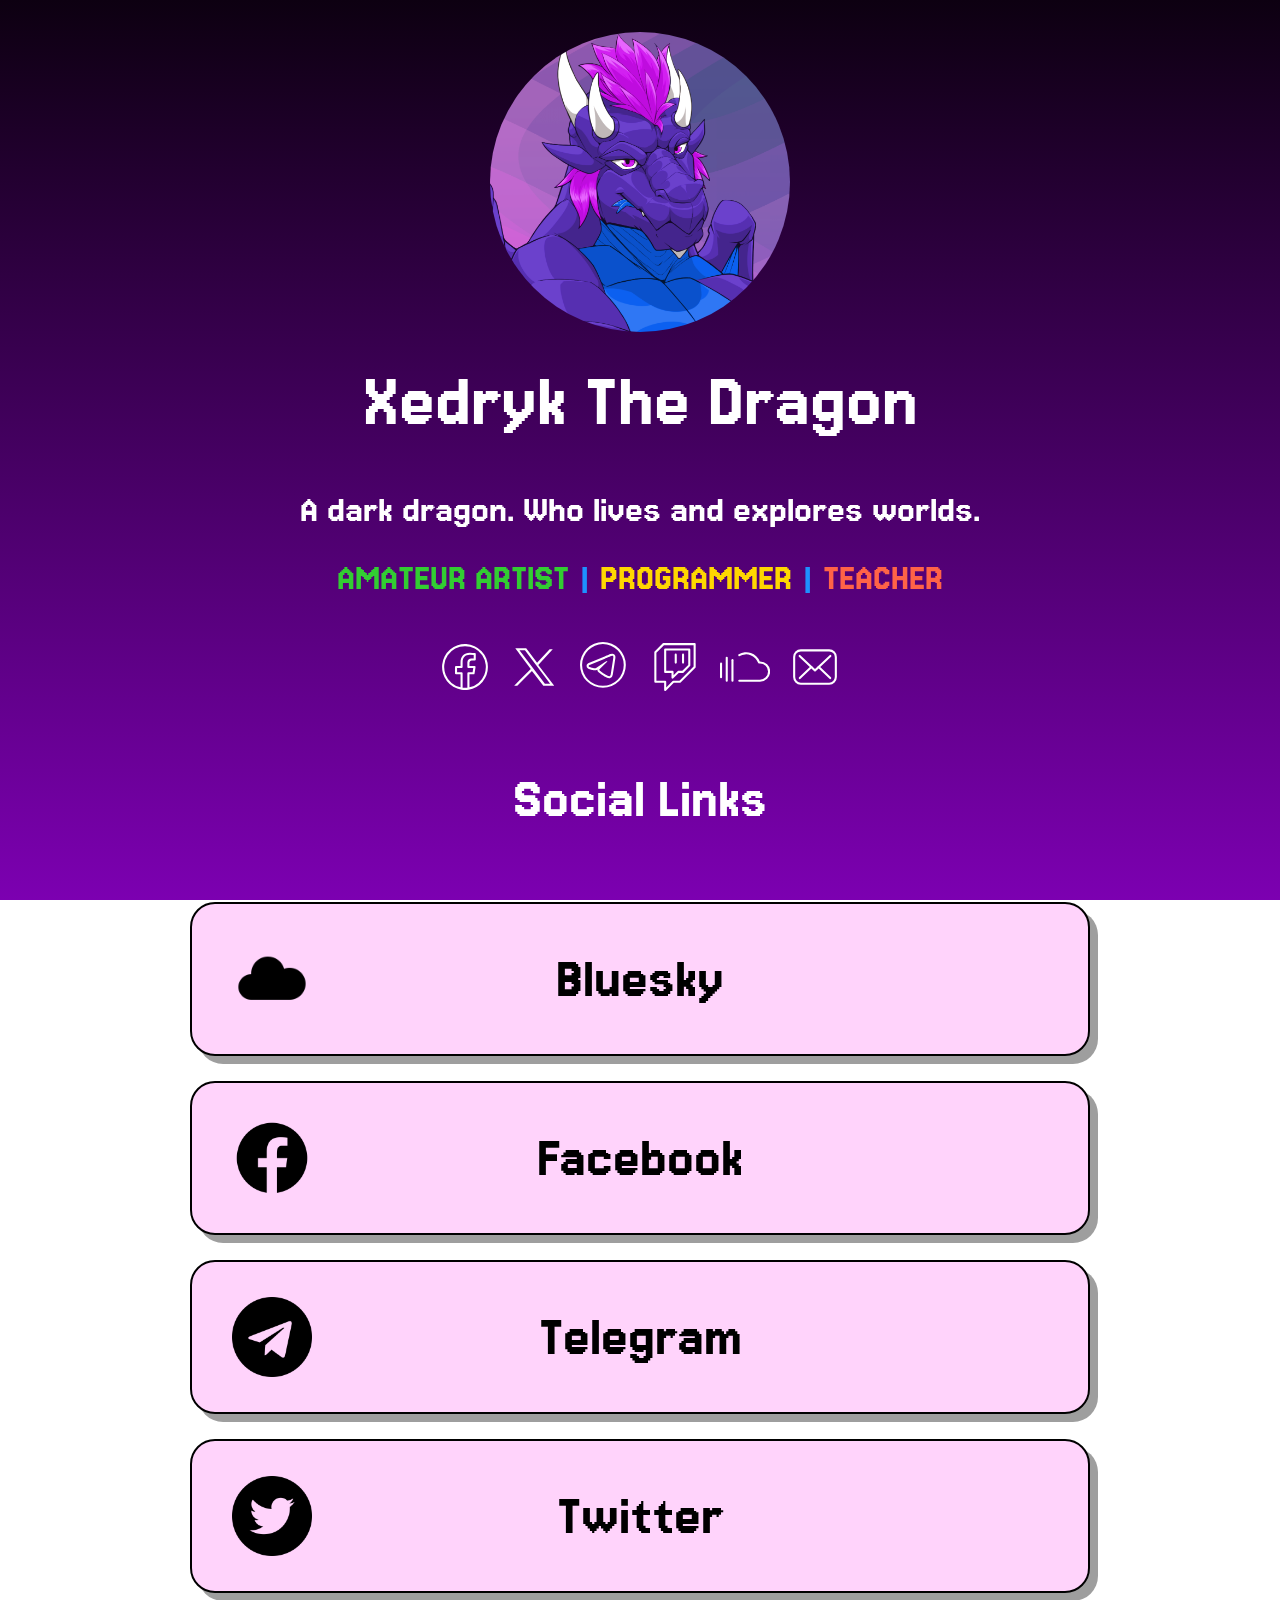
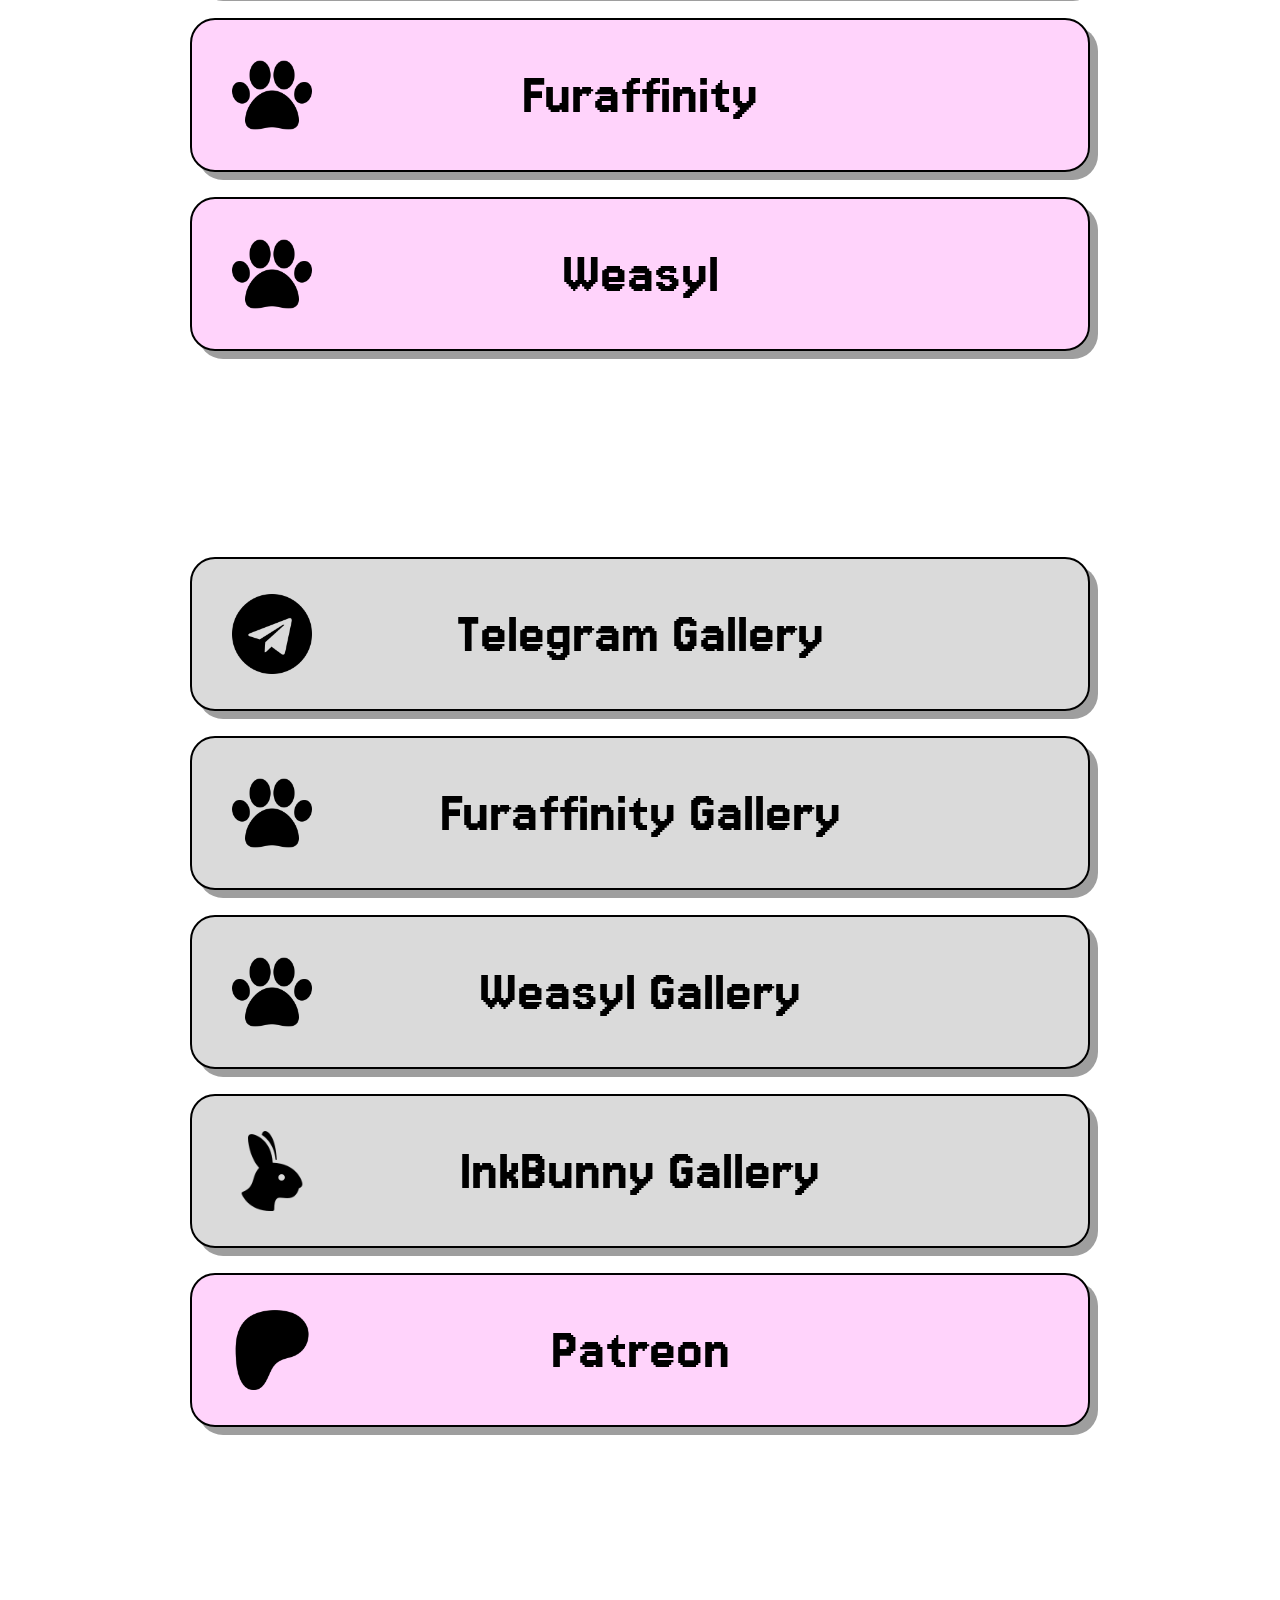
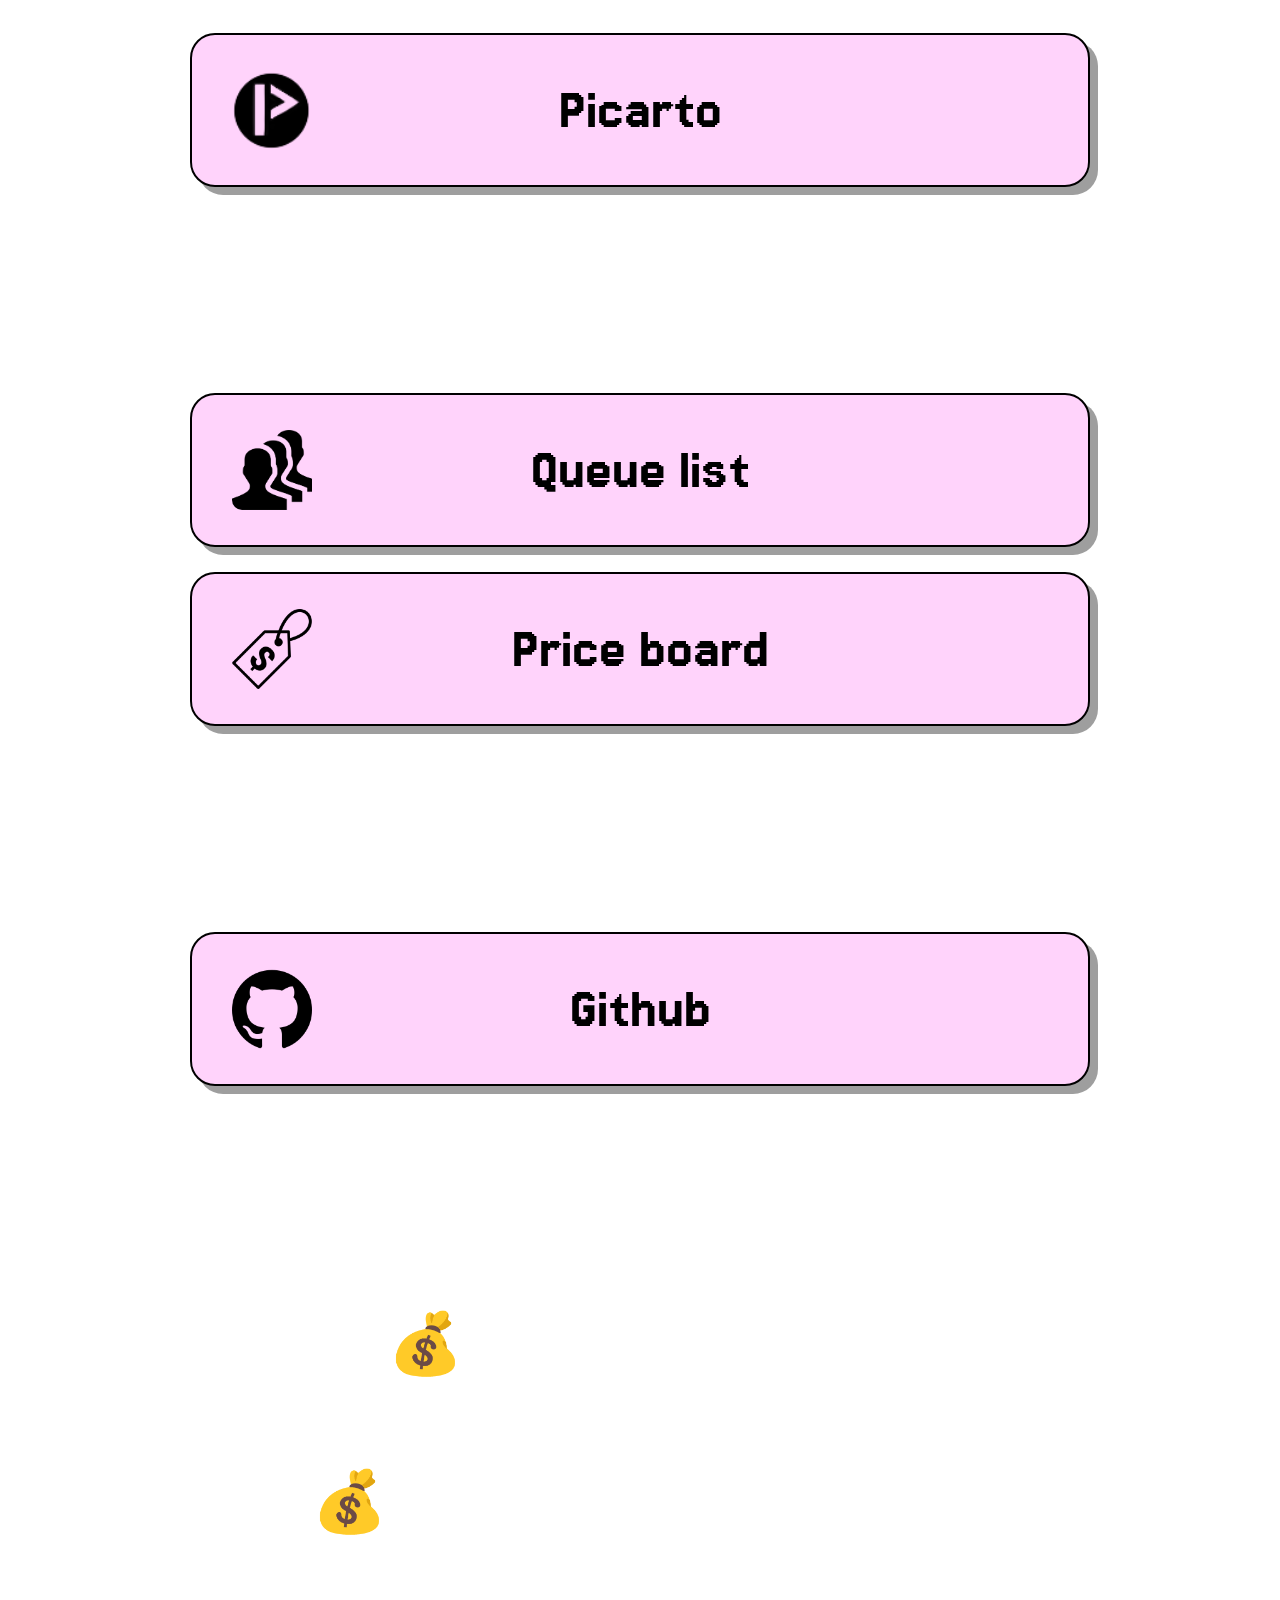
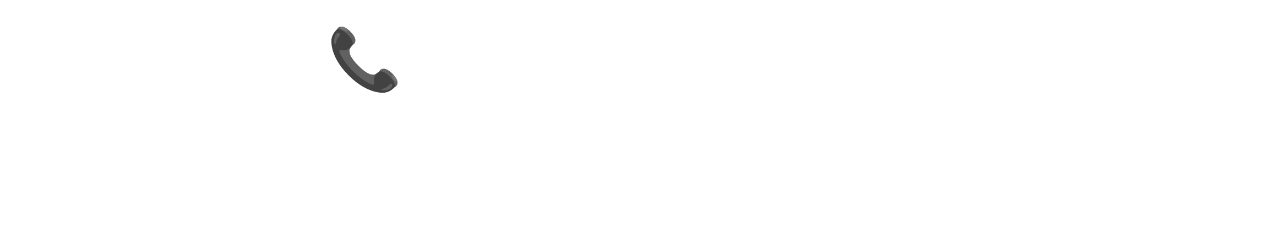
==== commit 5b8db34c: "Update button effects." ====
--- a/index.html
+++ b/index.html
@@ -5,6 +5,7 @@
 
     <title>Xedryk The Dragon</title>
     <link rel="stylesheet" href="./assets/css/index.css">
+    <link rel="stylesheet" href="./assets/css/mica-button-styles.css">
     <link rel="icon"
         href="data:image/svg+xml,<svg xmlns='http://www.w3.org/2000/svg' viewBox='0 0 100 100'><text y='.9em' font-size='90'>🐉</text></svg>" />
     <link rel="preconnect" href="https://fonts.googleapis.com">
@@ -135,7 +136,7 @@
                         <h3 class="text-big textMiddle">Social Links</h3>
                     </div>
                     <div>
-                        <div class="boxbuttonbase" type="CLASSIC"><a href="https://bsky.app/profile/xedryk.bsky.social"
+                        <div class="mica-button primary" type="CLASSIC"><a href="https://bsky.app/profile/xedryk.bsky.social"
                                 target="_blank" rel="noopener" class="textformatinbox boxbuttonshadow" height="auto">
                                 <div>
                                     <div class="logoboxlocation display logostyle">
@@ -147,7 +148,7 @@
                             </a></div>
                     </div>
                     <div>
-                        <div class="boxbuttonbase" type="CLASSIC"><a href="https://www.facebook.com/xedrykthedragon"
+                        <div class="mica-button primary" type="CLASSIC"><a href="https://www.facebook.com/xedrykthedragon"
                                 target="_blank" rel="noopener" class="textformatinbox boxbuttonshadow" height="auto">
                                 <div>
                                     <div class="logoboxlocation display logostyle">
@@ -159,7 +160,7 @@
                             </a></div>
                     </div>
                     <div>
-                        <div class="boxbuttonbase" type="CLASSIC"><a href="http://t.me/Xedryk" target="_blank"
+                        <div class="mica-button primary" type="CLASSIC"><a href="http://t.me/Xedryk" target="_blank"
                                 rel="noopener" class="textformatinbox boxbuttonshadow" height="auto">
                                 <div>
                                     <div class="logoboxlocation display logostyle">
@@ -171,7 +172,7 @@
                             </a></div>
                     </div>
                     <div>
-                        <div class="boxbuttonbase" type="CLASSIC"><a href="https://twitter.com/XedrykTheDragon"
+                        <div class="mica-button primary" type="CLASSIC"><a href="https://twitter.com/XedrykTheDragon"
                                 target="_blank" rel="noopener" class="textformatinbox boxbuttonshadow" height="auto">
                                 <div>
                                     <div class="logoboxlocation display logostyle">
@@ -184,7 +185,7 @@
                     </div>
 
                     <div>
-                        <div class="boxbuttonbase" type="CLASSIC"><a href="https://www.furaffinity.net/user/1234hdpa/"
+                        <div class="mica-button primary" type="CLASSIC"><a href="https://www.furaffinity.net/user/1234hdpa/"
                                 target="_blank" rel="noopener" class="textformatinbox boxbuttonshadow" height="auto">
                                 <div>
                                     <div class="logoboxlocation display logostyle">
@@ -196,7 +197,7 @@
                             </a></div>
                     </div>
                     <div>
-                        <div class="boxbuttonbase" type="CLASSIC"><a href="https://www.weasyl.com/~xedrykthedragon"
+                        <div class="mica-button primary" type="CLASSIC"><a href="https://www.weasyl.com/~xedrykthedragon"
                                 target="_blank" rel="noopener" class="textformatinbox boxbuttonshadow" height="auto">
                                 <div>
                                     <div class="logoboxlocation display logostyle">
@@ -212,7 +213,7 @@
                     </div>
                     <div class="spacetopiconandbutton">
                         <div>
-                            <div class="boxbuttonbase2" type="CLASSIC"><a href="https://t.me/xedrykthedragon"
+                            <div class="mica-button secondary" type="CLASSIC"><a href="https://t.me/xedrykthedragon"
                                     target="_blank" rel="noopener" class="textformatinbox boxbuttonshadow"
                                     height="auto">
                                     <div>
@@ -226,7 +227,7 @@
                                 </a></div>
                         </div>
                         <div>
-                            <div class="boxbuttonbase2" type="CLASSIC"><a
+                            <div class="mica-button secondary" type="CLASSIC"><a
                                     href="https://www.furaffinity.net/gallery/1234hdpa/" target="_blank" rel="noopener"
                                     class="textformatinbox boxbuttonshadow" height="auto">
                                     <div>
@@ -239,7 +240,7 @@
                                 </a></div>
                         </div>
                         <div>
-                            <div class="boxbuttonbase2" type="CLASSIC"><a
+                            <div class="mica-button secondary" type="CLASSIC"><a
                                     href="https://www.weasyl.com/submissions/xedrykthedragon" target="_blank"
                                     rel="noopener" class="textformatinbox boxbuttonshadow" height="auto">
                                     <div>
@@ -252,7 +253,7 @@
                                 </a></div>
                         </div>
                         <div>
-                            <div class="boxbuttonbase2" type="CLASSIC"><a
+                            <div class="mica-button secondary" type="CLASSIC"><a
                                     href="https://inkbunny.net/gallery/XedrykTheDragon" target="_blank" rel="noopener"
                                     class="textformatinbox boxbuttonshadow" height="auto">
                                     <div>
@@ -265,7 +266,7 @@
                                 </a></div>
                         </div>
                         <div>
-                            <div class="boxbuttonbase" type="CLASSIC"><a href="https://www.patreon.com/XedrykTheDragon"
+                            <div class="mica-button primary" type="CLASSIC"><a href="https://www.patreon.com/XedrykTheDragon"
                                     target="_blank" rel="noopener" class="textformatinbox boxbuttonshadow"
                                     height="auto">
                                     <div>
@@ -282,7 +283,7 @@
                             <h3 class="text-big textMiddle">Streaming Platform</h3>
                         </div>
                         <div>
-                            <div class="boxbuttonbase" type="CLASSIC"><a href="https://picarto.tv/xedryk"
+                            <div class="mica-button primary" type="CLASSIC"><a href="https://picarto.tv/xedryk"
                                     target="_blank" rel="noopener" class="textformatinbox boxbuttonshadow"
                                     height="auto">
                                     <div>
@@ -299,7 +300,7 @@
                             <h3 class="text-big textMiddle">Commissioning Details</h3>
                         </div>
                         <div>
-                            <div class="boxbuttonbase" type="CLASSIC"><a href="https://trello.com/b/o2BYkbyh"
+                            <div class="mica-button primary" type="CLASSIC"><a href="https://trello.com/b/o2BYkbyh"
                                     target="_blank" rel="noopener" class="textformatinbox boxbuttonshadow"
                                     height="auto">
                                     <div>
@@ -313,7 +314,7 @@
                                 </a></div>
                         </div>
                         <div>
-                            <div class="boxbuttonbase" type="CLASSIC"><a
+                            <div class="mica-button primary" type="CLASSIC"><a
                                     href="https://www.furaffinity.net/view/43781618/" target="_blank" rel="noopener"
                                     class="textformatinbox boxbuttonshadow" height="auto">
                                     <div>
@@ -330,7 +331,7 @@
                             <h3 class="text-big textMiddle">Coding</h3>
                         </div>
                         <div>
-                            <div class="boxbuttonbase" type="CLASSIC"><a href="https://github.com/mwolfinspace"
+                            <div class="mica-button primary" type="CLASSIC"><a href="https://github.com/mwolfinspace"
                                     target="_blank" rel="noopener" class="textformatinbox boxbuttonshadow"
                                     height="auto">
                                     <div>
--- a/assets/css/mica-button-styles.css
+++ b/assets/css/mica-button-styles.css
@@ -0,0 +1,133 @@
+/* Base styles */
+:root {
+  --primary-color: #5e008c;
+  --secondary-color: #7c00b1;
+  --hover-color: rgb(255, 0, 195);
+  --active-color: #73004e;
+  --button-shadow: rgba(0, 0, 0, 0.38);
+}
+
+/* Background gradient */
+.backgroundweb {
+  min-height: 100vh;
+  min-height: 100dvh;
+  background: linear-gradient(180deg, #0d0011, #7c00b1);
+}
+
+/* Custom cursor */
+body {
+  cursor: url('data:image/svg+xml,<svg xmlns="http://www.w3.org/2000/svg" width="32" height="32"><text y="24" font-size="24">🐉</text></svg>') 16 16, auto;
+  font-family: "Jersey 15", sans-serif;
+  font-weight: 300;
+  -webkit-font-smoothing: antialiased;
+  -moz-osx-font-smoothing: grayscale;
+}
+
+/* Container layouts */
+.content-container {
+  display: flex;
+  justify-content: center;
+  align-items: center;
+  min-height: 100vh;
+  padding: 20px;
+}
+
+/* Mica Button Base Styles */
+.mica-button {
+  position: relative;
+  overflow: hidden;
+  padding: 15px 30px;
+  font-size: 1.2rem;
+  border-radius: 25px;
+  margin-bottom: 25px;
+  color: var(--primary-color);
+  background: rgba(255, 255, 255, 0.1);
+  backdrop-filter: blur(10px);
+  -webkit-backdrop-filter: blur(10px);
+  border: 2px solid #000000;
+  transition: all 0.25s cubic-bezier(0.08, 0.59, 0.29, 0.99);
+  cursor: pointer;
+}
+
+/* Shine effect */
+.mica-button::after {
+  content: "";
+  position: absolute;
+  top: 0;
+  left: -75%;
+  width: 10%;
+  height: 100%;
+  background: linear-gradient(
+    120deg,
+    rgba(255, 255, 255, 0.6),
+    rgba(232, 227, 233, 0.562)
+  );
+  transition: left 1.4s;
+}
+
+.mica-button:hover::after {
+  left: 150%;
+}
+
+/* Primary Button Style */
+.mica-button.primary {
+  background-color: #ffd3fb;
+  box-shadow: 8px 8px 0 0 var(--button-shadow);
+}
+
+.mica-button.primary:hover {
+  transform: translate(4px, 4px);
+  box-shadow: 4px 4px 0 0 var(--hover-color);
+}
+
+.mica-button.primary:active {
+  box-shadow: 4px 4px 0 0 var(--active-color);
+}
+
+/* Secondary Button Style */
+.mica-button.secondary {
+  background-color: #dadada;
+  box-shadow: 8px 8px 0 0 var(--button-shadow);
+}
+
+.mica-button.secondary:hover {
+  transform: translate(4px, 4px);
+  box-shadow: 4px 4px 0 0 var(--hover-color);
+}
+
+.mica-button.secondary:active {
+  box-shadow: 4px 4px 0 0 var(--active-color);
+}
+
+/* Responsive styles */
+@media only screen and (max-width: 768px) {
+  .mica-button {
+    width: 100%;
+    max-width: calc(100vw - 40px);
+  }
+}
+
+/* Animation keyframes */
+@keyframes shine {
+  from {
+    left: -75%;
+  }
+  to {
+    left: 150%;
+  }
+}
+
+/* Utility classes */
+.flex-center {
+  display: flex;
+  justify-content: center;
+  align-items: center;
+}
+
+.flex-col {
+  flex-direction: column;
+}
+
+.gap-8 {
+  gap: 2rem;
+}
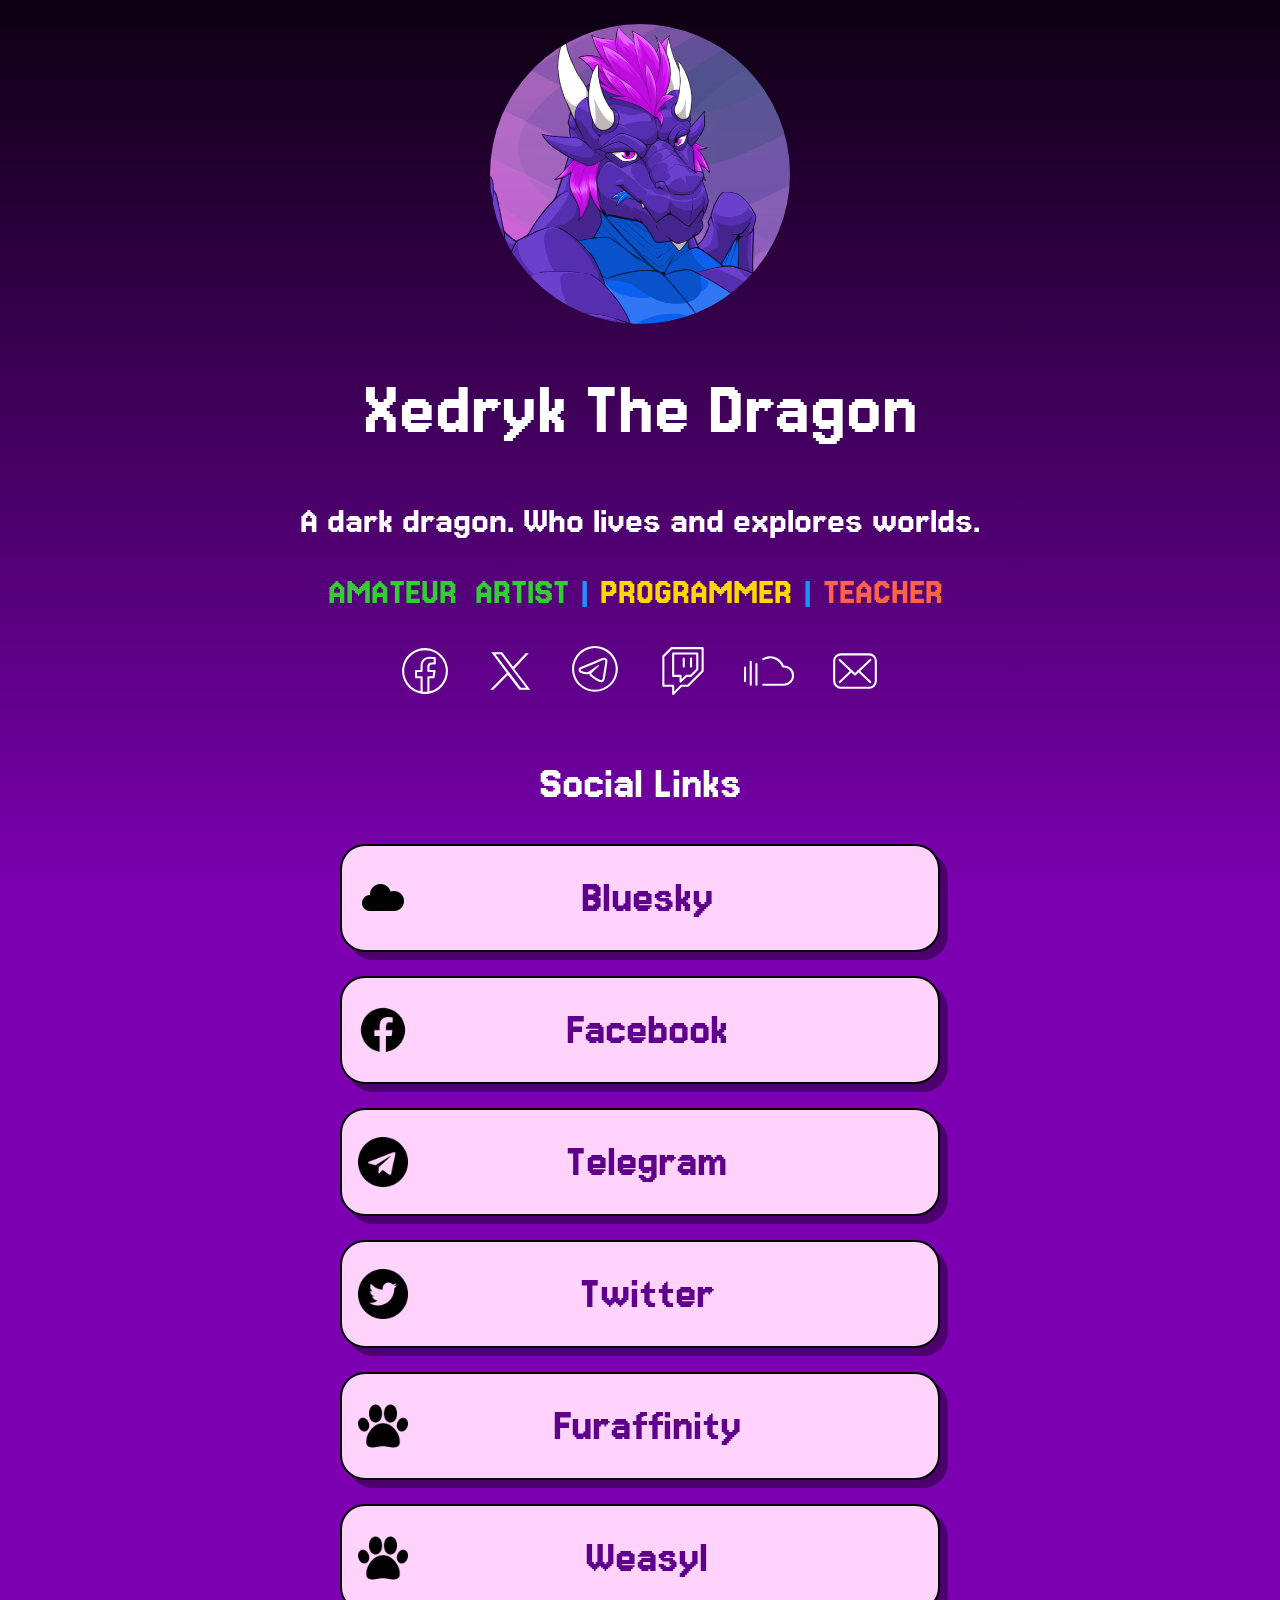
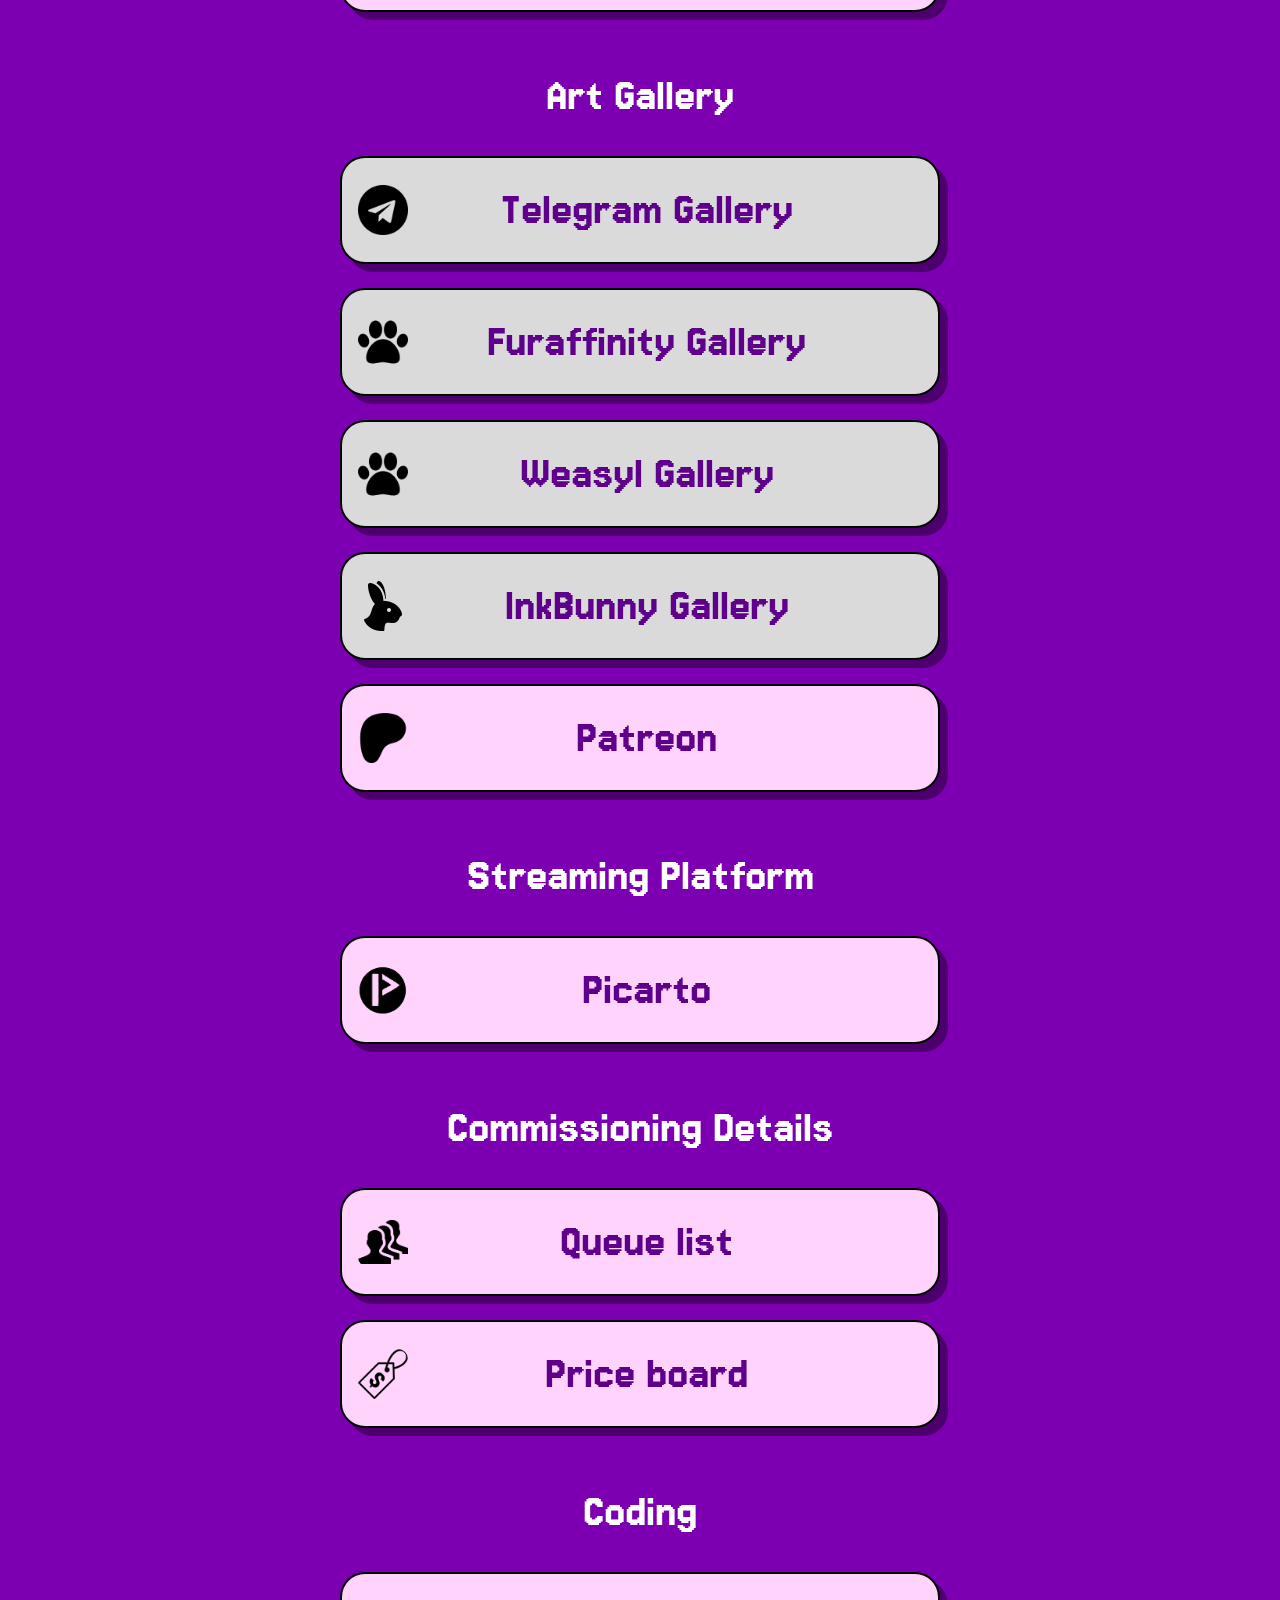
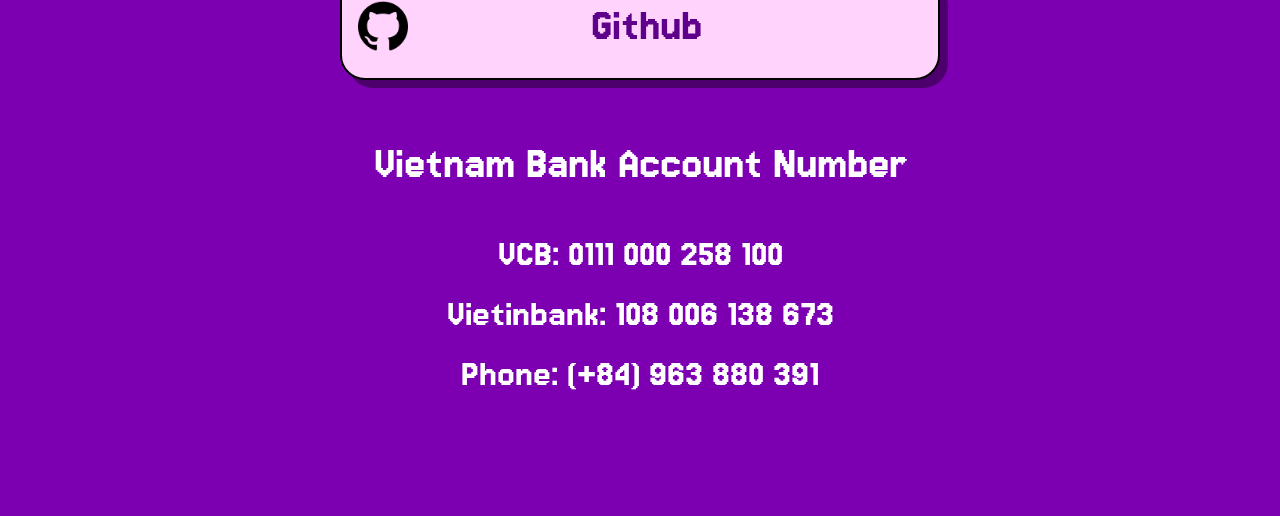
==== commit 6fcfd443: "Update code: + Clean up. + Remove unused files." ====
--- a/index.html
+++ b/index.html
@@ -2,36 +2,35 @@
 <html lang="en">
 
 <head>
-
+    <meta charset="UTF-8">
     <title>Xedryk The Dragon</title>
-    <link rel="stylesheet" href="./assets/css/index.css">
-    <link rel="stylesheet" href="./assets/css/mica-button-styles.css">
+    <link rel="stylesheet" href="./assets/css/styles.css">
     <link rel="icon"
-        href="data:image/svg+xml,<svg xmlns='http://www.w3.org/2000/svg' viewBox='0 0 100 100'><text y='.9em' font-size='90'>🐉</text></svg>" />
+        href="data:image/svg+xml,<svg xmlns='http://www.w3.org/2000/svg' viewBox='0 0 100 100'><text y='.9em' font-size='90'>翠</text></svg>" />
     <link rel="preconnect" href="https://fonts.googleapis.com">
     <link rel="preconnect" href="https://fonts.gstatic.com" crossorigin>
     <link href="https://fonts.googleapis.com/css2?family=Jersey+15&display=swap" rel="stylesheet">
 </head>
 
 <body>
-    <div id="__next" data-reactroot="">
+    <div id="__next">
         <div class="display">
             <div class="maincolumn display">
                 <div class="contentwide">
                     <div class="backgroundbase backgroundweb"></div>
-                    <div class="flex flex-col items-center textMiddle">
-                        <div class="items-center"><img src="./assets/images/xedryk2.png" alt=""
-                                class="avatarbox sc-kstrdz loAHDl" filter="none" /></div>
-                        <div class="flex items-center mx-3 max-w-full">
+                    <div class="flex flex-col items-center text-center">
+                        <div class="avatar-container">
+                            <img src="./assets/images/xedryk2.png" alt="Xedryk Avatar" class="avatarbox" />
+                        </div>
+                        <div class="flex items-center max-w-full">
                             <h1 class="titleformat">Xedryk The Dragon</h1>
                         </div>
-                        <div class="mt-1">
-                            <h2 class="textMiddle descriptionText">A dark dragon. Who lives and explores
-                                worlds.</h2>
-                        </div>
-                        <div class="mt-1">
+                        <div class="mt-1 color-change">
+                            <h2 class="textMiddle descriptionText">A dark dragon. Who lives and explores worlds.</h2>
+                        </div>
+                        <div class="mt-1 jump-word">
                             <h2 class="textMiddle descriptionText">
-                                <span style="color: #32CD32;">AMATEUR</span>
+                                <span style="color: #32CD32;">AMATEUR </span>
                                 <span style="color: #32CD32;">ARTIST</span>
                                 <span style="color: #1E90FF;">|</span>
                                 <span style="color: #FFD700;">PROGRAMMER</span>
@@ -43,40 +42,32 @@
                     <div class="topiconbox">
                         <div class="iconbox display">
                             <div class="flex"><a rel="noopener" title="Facebook"
-                                    href="https://www.facebook.com/xedrykthedragon/"
-                                    class="sc-eCssSg iconlayout sc-hBEYos icontop"><svg
-                                        enable-background="new 0 0 24 24" viewBox="0 0 24 24"
-                                        class="sc-gKsewC icontopformat">
-                                        <title>Facebook
-                                        </title>
+                                    href="https://www.facebook.com/xedrykthedragon/" class="iconlayout icontop"> <svg
+                                        enable-background="new 0 0 24 24" viewBox="0 0 24 24" class="icontopformat">
+                                        <title>Facebook</title>
                                         <path
                                             d="M23,12A11,11,0,1,0,10.279,22.865h0a11.08,11.08,0,0,0,3.436,0h0A10.952,10.952,0,0,0,23,12ZM10.859,21.935v-6.9a.5.5,0,0,0-.5-.5H8.193V12.5h2.166a.5.5,0,0,0,.5-.5V9.686c0-2.278,1.264-3.585,3.459-3.585a15.392,15.392,0,0,1,1.858.137V7.89h-.824l-.019,0a2,2,0,0,0-2.181,1.735,1.8,1.8,0,0,0-.011.4V12a.5.5,0,0,0,.5.5H15.97l-.312,2.035H13.641a.5.5,0,0,0-.5.5v6.9A10.124,10.124,0,0,1,10.859,21.935Zm3.282-.166V15.535h1.946a.5.5,0,0,0,.5-.425l.465-3.035a.5.5,0,0,0-.494-.575H14.141V10.016a1.267,1.267,0,0,1,.308-.821,1.218,1.218,0,0,1,.9-.3h1.324a.5.5,0,0,0,.5-.5V5.806a.5.5,0,0,0-.42-.494A16.661,16.661,0,0,0,14.325,5.1c-2.754,0-4.466,1.757-4.466,4.585V11.5H7.693a.5.5,0,0,0-.5.5v3.035a.5.5,0,0,0,.5.5H9.859v6.234a10,10,0,1,1,4.282,0Z">
                                         </path>
                                     </svg><span class="sr-only">Facebook</span></a></div>
                             <div class="flex"><a target="_blank" rel="noopener" title="X"
-                                    href="https://x.com/xedrykthedragon" aria-label="X"
-                                    class="sc-eCssSg iconlayout sc-hBEYos icontop"><svg
-                                        enable-background="new 0 0 24 24" viewBox="0 0 24 24"
-                                        class="sc-gKsewC icontopformat">
+                                    href="https://x.com/xedrykthedragon" aria-label="X" class="iconlayout icontop"><svg
+                                        enable-background="new 0 0 24 24" viewBox="0 0 24 24" class="icontopformat">
                                         <title>X</title>
                                         <path
                                             d="m2.538 3 7.425 9.928L2 21h1.5l7.033-7.067L16 21h5.232l-7.662-9.995 6.955-7.514h-1.5L13 10 7.77 3H2.538Zm1.994 1h2.645l12.087 16h-2.525L4.532 4Z">
                                         </path>
                                     </svg><span class="sr-only">X</span></a></div>
                             <div class="flex"><a target="_blank" rel="noopener" title="Telegram"
-                                    href="https://t.me/xedryk" class="sc-eCssSg iconlayout sc-hBEYos icontop"><svg
-                                        enable-background="new 0 0 24 24" viewBox="0 0 24 24"
-                                        class="sc-gKsewC icontopformat">
+                                    href="https://t.me/xedryk" class="iconlayout icontop"><svg
+                                        enable-background="new 0 0 24 24" viewBox="0 0 24 24" class="icontopformat">
                                         <title>Telegram</title>
                                         <path
                                             d="M11 0a11 11 0 1011 11A11.012 11.012 0 0011 0zm0 21a10 10 0 1110-10 10.011 10.011 0 01-10 10zm4.464-15.366a2.405 2.405 0 00-.821.155c-.114.047-2.402.985-3.101 1.29L4.489 9.984c-.827.323-1.284.801-1.342 1.416a1.414 1.414 0 00.677 1.298l.097.06.108.038c.044.015 1.091.373 2.01.649a3.527 3.527 0 001.01.156 2.31 2.31 0 001.203-.296l.07-.047-.001.044a1.617 1.617 0 00.602 1.219c.67.566 2.133 1.523 2.836 1.982.15.099.257.168.296.195a3.755 3.755 0 001.939.752 1.71 1.71 0 00.39-.044 1.859 1.859 0 001.34-1.665l.755-4.736.198-1.295c.193-1.254.304-1.98.327-2.31a1.626 1.626 0 00-.388-1.289 1.534 1.534 0 00-1.152-.477zm.027 5.214l-.759 4.765s-.06.698-.576.82a.707.707 0 01-.162.017 2.892 2.892 0 01-1.356-.564c-.121-.091-2.276-1.457-3.065-2.124a.575.575 0 01.03-.972 115.996 115.996 0 003.187-3.034c.236-.236.472-.676.196-.676a2.37 2.37 0 00-.985.494l-4.279 2.883a1.353 1.353 0 01-.673.144 2.514 2.514 0 01-.723-.114c-.91-.273-1.972-.637-1.972-.637s-.729-.456.515-.941l7.071-2.913c.698-.304 3.065-1.275 3.065-1.275a1.44 1.44 0 01.46-.087c.286 0 .592.128.542.694-.03.425-.273 1.912-.516 3.52z">
                                         </path>
                                     </svg><span class="sr-only">Telegram</span></a></div>
                             <div class="flex"><a target="_blank" rel="noopener" title="Twitch"
-                                    href="https://www.twitch.tv/xedrykthedragon"
-                                    class="sc-eCssSg iconlayout sc-hBEYos icontop"><svg
-                                        enable-background="new 0 0 24 24" viewBox="0 0 24 24"
-                                        class="sc-gKsewC icontopformat">
+                                    href="https://www.twitch.tv/xedrykthedragon" class="iconlayout icontop"><svg
+                                        enable-background="new 0 0 24 24" viewBox="0 0 24 24" class="icontopformat">
                                         <title>Twitch</title>
                                         <path
                                             d="M7.285,23.5a.493.493,0,0,1-.191-.038A.5.5,0,0,1,6.785,23V19.571H2.572a.5.5,0,0,1-.5-.5V4.929a.5.5,0,0,1,.146-.354L6.147.646A.5.5,0,0,1,6.5.5H21.429a.5.5,0,0,1,.5.5V12a.5.5,0,0,1-.147.354L14.71,19.425a.5.5,0,0,1-.353.146H11.421L7.639,23.354A.5.5,0,0,1,7.285,23.5ZM3.072,18.571H7.285a.5.5,0,0,1,.5.5v2.722l3.076-3.075a.5.5,0,0,1,.353-.147H14.15l6.779-6.778V1.5H6.707L3.072,5.136Z">
@@ -93,11 +84,9 @@
                                     </svg><span class="sr-only">Twitch</span></a></div>
                             <div class="flex"><a target="_blank" rel="noopener" title="SoundCloud"
                                     href="https://soundcloud.com/xedryk" aria-label="SoundCloud"
-                                    class="sc-eCssSg iconlayout sc-hBEYos icontop"><svg
-                                        enable-background="new 0 0 24 24" viewBox="0 0 24 24"
-                                        class="sc-gKsewC icontopformat">
-                                        <title>SoundCloud
-                                        </title>
+                                    class="iconlayout icontop"><svg enable-background="new 0 0 24 24"
+                                        viewBox="0 0 24 24" class="icontopformat">
+                                        <title>SoundCloud</title>
                                         <path
                                             d="M19.119,19.071H9.262a.5.5,0,0,1,0-1h9.857a3.881,3.881,0,1,0,0-7.761,1.084,1.084,0,0,0-.161.016l-.165.019a.482.482,0,0,1-.515-.334A6.055,6.055,0,0,0,9.513,6.748a.5.5,0,0,1-.5-.866A7.056,7.056,0,0,1,19.082,9.31h.037a4.881,4.881,0,1,1,0,9.761Z">
                                         </path>
@@ -112,11 +101,9 @@
                                         </path>
                                     </svg><span class="sr-only">SoundCloud</span></a></div>
                             <div class="flex"><a target="_blank" rel="noopener" title="Email"
-                                    href="mailto:mwolfinspace@gmail.com"
-                                    class="sc-eCssSg iconlayout sc-hBEYos icontop"><svg
-                                        enable-background="new 0 0 24 24" viewBox="0 0 24 24"
-                                        class="sc-gKsewC icontopformat">
-                                        <title id="title_0.5416641330449998">Email</title>
+                                    href="mailto:mwolfinspace@gmail.com" class="iconlayout icontop"><svg
+                                        enable-background="new 0 0 24 24" viewBox="0 0 24 24" class="icontopformat">
+                                        <title>Email</title>
                                         <path
                                             d="M18.821,20.5H5.179A3.683,3.683,0,0,1,1.5,16.821V7.179A3.683,3.683,0,0,1,5.179,3.5H18.821A3.683,3.683,0,0,1,22.5,7.179v9.642A3.683,3.683,0,0,1,18.821,20.5ZM5.179,4.5A2.682,2.682,0,0,0,2.5,7.179v9.642A2.682,2.682,0,0,0,5.179,19.5H18.821A2.682,2.682,0,0,0,21.5,16.821V7.179A2.682,2.682,0,0,0,18.821,4.5Z">
                                         </path>
@@ -132,233 +119,156 @@
                                     </svg><span class="sr-only">Email</span></a></div>
                         </div>
                     </div>
-                    <div class="mb-4 mt-8 mb-4">
-                        <h3 class="text-big textMiddle">Social Links</h3>
-                    </div>
-                    <div>
-                        <div class="mica-button primary" type="CLASSIC"><a href="https://bsky.app/profile/xedryk.bsky.social"
-                                target="_blank" rel="noopener" class="textformatinbox boxbuttonshadow" height="auto">
-                                <div>
-                                    <div class="logoboxlocation display logostyle">
-                                        <img src="./assets/images/cloud.png" alt="" filter="" class="logobox" />
-                                    </div>
-                                    <p class="text-big">
-                                        Bluesky</p>
-                                </div>
-                            </a></div>
-                    </div>
-                    <div>
-                        <div class="mica-button primary" type="CLASSIC"><a href="https://www.facebook.com/xedrykthedragon"
-                                target="_blank" rel="noopener" class="textformatinbox boxbuttonshadow" height="auto">
-                                <div>
-                                    <div class="logoboxlocation display logostyle">
-                                        <img src="./assets/images/facebook.png" alt="" filter="" class="logobox" />
-                                    </div>
-                                    <p class="text-big">
-                                        Facebook</p>
-                                </div>
-                            </a></div>
-                    </div>
-                    <div>
-                        <div class="mica-button primary" type="CLASSIC"><a href="http://t.me/Xedryk" target="_blank"
-                                rel="noopener" class="textformatinbox boxbuttonshadow" height="auto">
-                                <div>
-                                    <div class="logoboxlocation display logostyle">
-                                        <img src="./assets/images/telegram-icon.png" alt="" filter="" class="logobox" />
-                                    </div>
-                                    <p class="text-big">
-                                        Telegram</p>
-                                </div>
-                            </a></div>
-                    </div>
-                    <div>
-                        <div class="mica-button primary" type="CLASSIC"><a href="https://twitter.com/XedrykTheDragon"
-                                target="_blank" rel="noopener" class="textformatinbox boxbuttonshadow" height="auto">
-                                <div>
-                                    <div class="logoboxlocation display logostyle">
-                                        <img src="./assets/images/twitter-icon.png" alt="" filter="" class="logobox" />
-                                    </div>
-                                    <p class="text-big">
-                                        Twitter</p>
-                                </div>
-                            </a></div>
-                    </div>
-
-                    <div>
-                        <div class="mica-button primary" type="CLASSIC"><a href="https://www.furaffinity.net/user/1234hdpa/"
-                                target="_blank" rel="noopener" class="textformatinbox boxbuttonshadow" height="auto">
-                                <div>
-                                    <div class="logoboxlocation display logostyle">
-                                        <img src="./assets/images/paw.png" alt="" filter="" class="logobox" />
-                                    </div>
-                                    <p class="text-big">
-                                        Furaffinity</p>
-                                </div>
-                            </a></div>
-                    </div>
-                    <div>
-                        <div class="mica-button primary" type="CLASSIC"><a href="https://www.weasyl.com/~xedrykthedragon"
-                                target="_blank" rel="noopener" class="textformatinbox boxbuttonshadow" height="auto">
-                                <div>
-                                    <div class="logoboxlocation display logostyle">
-                                        <img src="./assets/images/paw.png" alt="" filter="" class="logobox" />
-                                    </div>
-                                    <p class="text-big">
-                                        Weasyl</p>
-                                </div>
-                            </a></div>
-                    </div>
-                    <div class="mb-4 mt-8 mb-4">
-                        <h3 class="text-big textMiddle">Art Gallery</h3>
-                    </div>
-                    <div class="spacetopiconandbutton">
-                        <div>
-                            <div class="mica-button secondary" type="CLASSIC"><a href="https://t.me/xedrykthedragon"
-                                    target="_blank" rel="noopener" class="textformatinbox boxbuttonshadow"
-                                    height="auto">
-                                    <div>
-                                        <div class="logoboxlocation display logostyle">
-                                            <img src="./assets/images/telegram-icon.png" alt="" filter=""
-                                                class="logobox" />
-                                        </div>
-                                        <p class="text-big">
-                                            Telegram Gallery</p>
-                                    </div>
-                                </a></div>
-                        </div>
-                        <div>
-                            <div class="mica-button secondary" type="CLASSIC"><a
-                                    href="https://www.furaffinity.net/gallery/1234hdpa/" target="_blank" rel="noopener"
-                                    class="textformatinbox boxbuttonshadow" height="auto">
-                                    <div>
-                                        <div class="logoboxlocation display logostyle">
-                                            <img src="./assets/images/paw.png" alt="" filter="" class="logobox" />
-                                        </div>
-                                        <p class="text-big">
-                                            Furaffinity Gallery</p>
-                                    </div>
-                                </a></div>
-                        </div>
-                        <div>
-                            <div class="mica-button secondary" type="CLASSIC"><a
-                                    href="https://www.weasyl.com/submissions/xedrykthedragon" target="_blank"
-                                    rel="noopener" class="textformatinbox boxbuttonshadow" height="auto">
-                                    <div>
-                                        <div class="logoboxlocation display logostyle">
-                                            <img src="./assets/images/paw.png" alt="" filter="" class="logobox" />
-                                        </div>
-                                        <p class="text-big">
-                                            Weasyl Gallery</p>
-                                    </div>
-                                </a></div>
-                        </div>
-                        <div>
-                            <div class="mica-button secondary" type="CLASSIC"><a
-                                    href="https://inkbunny.net/gallery/XedrykTheDragon" target="_blank" rel="noopener"
-                                    class="textformatinbox boxbuttonshadow" height="auto">
-                                    <div>
-                                        <div class="logoboxlocation display logostyle">
-                                            <img src="./assets/images/bunny.png" alt="" filter="" class="logobox" />
-                                        </div>
-                                        <p class="text-big">
-                                            InkBunny Gallery</p>
-                                    </div>
-                                </a></div>
-                        </div>
-                        <div>
-                            <div class="mica-button primary" type="CLASSIC"><a href="https://www.patreon.com/XedrykTheDragon"
-                                    target="_blank" rel="noopener" class="textformatinbox boxbuttonshadow"
-                                    height="auto">
-                                    <div>
-                                        <div class="logoboxlocation display logostyle">
-                                            <img src="./assets/images/patreon-icon.png" alt="" filter=""
-                                                class="logobox" />
-                                        </div>
-                                        <p class="text-big">
-                                            Patreon</p>
-                                    </div>
-                                </a></div>
-                        </div>
-                        <div class="mb-4 mt-8 mb-4">
-                            <h3 class="text-big textMiddle">Streaming Platform</h3>
-                        </div>
-                        <div>
-                            <div class="mica-button primary" type="CLASSIC"><a href="https://picarto.tv/xedryk"
-                                    target="_blank" rel="noopener" class="textformatinbox boxbuttonshadow"
-                                    height="auto">
-                                    <div>
-                                        <div class="logoboxlocation display logostyle">
-                                            <img src="./assets/images/picarto.png" alt="" filter="" class="logobox" />
-                                        </div>
-                                        <p class="text-big">
-                                            Picarto</p>
-                                    </div>
-                                </a></div>
-                        </div>
-
-                        <div class="mb-4 mt-8 mb-4">
-                            <h3 class="text-big textMiddle">Commissioning Details</h3>
-                        </div>
-                        <div>
-                            <div class="mica-button primary" type="CLASSIC"><a href="https://trello.com/b/o2BYkbyh"
-                                    target="_blank" rel="noopener" class="textformatinbox boxbuttonshadow"
-                                    height="auto">
-                                    <div>
-                                        <div class="logoboxlocation display logostyle">
-                                            <img src="./assets/images/queue-icon.png" alt="" filter=""
-                                                class="logobox" />
-                                        </div>
-                                        <p class="text-big">
-                                            Queue list</p>
-                                    </div>
-                                </a></div>
-                        </div>
-                        <div>
-                            <div class="mica-button primary" type="CLASSIC"><a
-                                    href="https://www.furaffinity.net/view/43781618/" target="_blank" rel="noopener"
-                                    class="textformatinbox boxbuttonshadow" height="auto">
-                                    <div>
-                                        <div class="logoboxlocation display logostyle">
-                                            <img src="./assets/images/price-tag-icon.png" alt="" filter=""
-                                                class="logobox" />
-                                        </div>
-                                        <p class="text-big">
-                                            Price board</p>
-                                    </div>
-                                </a></div>
-                        </div>
-                        <div class="mb-4 mt-8 mb-4">
-                            <h3 class="text-big textMiddle">Coding</h3>
-                        </div>
-                        <div>
-                            <div class="mica-button primary" type="CLASSIC"><a href="https://github.com/mwolfinspace"
-                                    target="_blank" rel="noopener" class="textformatinbox boxbuttonshadow"
-                                    height="auto">
-                                    <div>
-                                        <div class="logoboxlocation display logostyle">
-                                            <img src="./assets/images/github.png" alt="" filter="" class="logobox" />
-                                        </div>
-                                        <p class="text-big">
-                                            Github</p>
-                                    </div>
-                                </a></div>
-                        </div>
-                        <div class="mb-4 mt-8 mb-4">
-                            <h3 class="text-big textMiddle">Vietnam Bank Account Number</h3>
-                        </div>
-                        <div class="mb-4 mt-8 mb-4">
-                            <h3 class="text-big textMiddle">💰VCB: 0111 000 258 100</h3>
-                        </div>
-                        <div class="mb-4 mt-8 mb-4">
-                            <h3 class="text-big textMiddle">💰Vietinbank: 108 006 138 673</h3>
-                        </div>
-                        <div class="mb-4 mt-8 mb-4">
-                            <h3 class="text-big textMiddle">📞 Phone: (+84) 963 880 391</h3>
-                        </div>
+
+                    <div class="section-container">
+                        <h3 class="section-title">Social Links</h3>
+                        <div class="button-group">
+                            <div class="mica-button primary">
+                                <a href="https://bsky.app/profile/xedryk.bsky.social" target="_blank" rel="noopener"
+                                    class="button-link">
+                                    <img src="./assets/images/cloud.png" alt="Bluesky Logo" class="button-logo" />
+                                    <p class="button-text">Bluesky</p>
+                                </a>
+                            </div>
+                            <div class="mica-button primary">
+                                <a href="https://www.facebook.com/xedrykthedragon" target="_blank" rel="noopener"
+                                    class="button-link">
+                                    <img src="./assets/images/facebook.png" alt="Facebook Logo" class="button-logo" />
+                                    <p class="button-text">Facebook</p>
+                                </a>
+                            </div>
+                            <div class="mica-button primary">
+                                <a href="http://t.me/Xedryk" target="_blank" rel="noopener" class="button-link">
+                                    <img src="./assets/images/telegram-icon.png" alt="Telegram Logo"
+                                        class="button-logo" />
+                                    <p class="button-text">Telegram</p>
+                                </a>
+                            </div>
+                            <div class="mica-button primary">
+                                <a href="https://twitter.com/XedrykTheDragon" target="_blank" rel="noopener"
+                                    class="button-link">
+                                    <img src="./assets/images/twitter-icon.png" alt="Twitter Logo"
+                                        class="button-logo" />
+                                    <p class="button-text">Twitter</p>
+                                </a>
+                            </div>
+                            <div class="mica-button primary">
+                                <a href="https://www.furaffinity.net/user/1234hdpa/" target="_blank" rel="noopener"
+                                    class="button-link">
+                                    <img src="./assets/images/paw.png" alt="Furaffinity Logo" class="button-logo" />
+                                    <p class="button-text">Furaffinity</p>
+                                </a>
+                            </div>
+                            <div class="mica-button primary">
+                                <a href="https://www.weasyl.com/~xedrykthedragon" target="_blank" rel="noopener"
+                                    class="button-link">
+                                    <img src="./assets/images/paw.png" alt="Weasyl Logo" class="button-logo" />
+                                    <p class="button-text">Weasyl</p>
+                                </a>
+                            </div>
+                        </div>
+                    </div>
+
+                    <div class="section-container">
+                        <h3 class="section-title">Art Gallery</h3>
+                        <div class="button-group">
+                            <div class="mica-button secondary">
+                                <a href="https://t.me/xedrykthedragon" target="_blank" rel="noopener"
+                                    class="button-link">
+                                    <img src="./assets/images/telegram-icon.png" alt="Telegram Logo"
+                                        class="button-logo" />
+                                    <p class="button-text">Telegram Gallery</p>
+                                </a>
+                            </div>
+                            <div class="mica-button secondary">
+                                <a href="https://www.furaffinity.net/gallery/1234hdpa/" target="_blank" rel="noopener"
+                                    class="button-link">
+                                    <img src="./assets/images/paw.png" alt="Furaffinity Logo" class="button-logo" />
+                                    <p class="button-text">Furaffinity Gallery</p>
+                                </a>
+                            </div>
+                            <div class="mica-button secondary">
+                                <a href="https://www.weasyl.com/submissions/xedrykthedragon" target="_blank"
+                                    rel="noopener" class="button-link">
+                                    <img src="./assets/images/paw.png" alt="Weasyl Logo" class="button-logo" />
+                                    <p class="button-text">Weasyl Gallery</p>
+                                </a>
+                            </div>
+                            <div class="mica-button secondary">
+                                <a href="https://inkbunny.net/gallery/XedrykTheDragon" target="_blank" rel="noopener"
+                                    class="button-link">
+                                    <img src="./assets/images/bunny.png" alt="InkBunny Logo" class="button-logo" />
+                                    <p class="button-text">InkBunny Gallery</p>
+                                </a>
+                            </div>
+                            <div class="mica-button primary">
+                                <a href="https://www.patreon.com/XedrykTheDragon" target="_blank" rel="noopener"
+                                    class="button-link">
+                                    <img src="./assets/images/patreon-icon.png" alt="Patreon Logo"
+                                        class="button-logo" />
+                                    <p class="button-text">Patreon</p>
+                                </a>
+                            </div>
+                        </div>
+                    </div>
+
+                    <div class="section-container">
+                        <h3 class="section-title">Streaming Platform</h3>
+                        <div class="button-group">
+                            <div class="mica-button primary">
+                                <a href="https://picarto.tv/xedryk" target="_blank" rel="noopener" class="button-link">
+                                    <img src="./assets/images/picarto.png" alt="Picarto Logo" class="button-logo" />
+                                    <p class="button-text">Picarto</p>
+                                </a>
+                            </div>
+                        </div>
+                    </div>
+
+                    <div class="section-container">
+                        <h3 class="section-title">Commissioning Details</h3>
+                        <div class="button-group">
+                            <div class="mica-button primary">
+                                <a href="https://trello.com/b/o2BYkbyh" target="_blank" rel="noopener"
+                                    class="button-link">
+                                    <img src="./assets/images/queue-icon.png" alt="Queue Icon" class="button-logo" />
+                                    <p class="button-text">Queue list</p>
+                                </a>
+                            </div>
+                            <div class="mica-button primary">
+                                <a href="https://www.furaffinity.net/view/43781618/" target="_blank" rel="noopener"
+                                    class="button-link">
+                                    <img src="./assets/images/price-tag-icon.png" alt="Price Tag Icon"
+                                        class="button-logo" />
+                                    <p class="button-text">Price board</p>
+                                </a>
+                            </div>
+                        </div>
+                    </div>
+
+                    <div class="section-container">
+                        <h3 class="section-title">Coding</h3>
+                        <div class="button-group">
+                            <div class="mica-button primary">
+                                <a href="https://github.com/mwolfinspace" target="_blank" rel="noopener"
+                                    class="button-link">
+                                    <img src="./assets/images/github.png" alt="Github Logo" class="button-logo" />
+                                    <p class="button-text">Github</p>
+                                </a>
+                            </div>
+                        </div>
+                    </div>
+
+                    <div class="section-container contact-info">
+                        <h3 class="section-title">Vietnam Bank Account Number</h3>
+                        <h3 class="textMiddle descriptionText"> VCB: 0111 000 258 100</h3>
+                        <h3 class="textMiddle descriptionText">Vietinbank: 108 006 138 673</h3>
+                        <h3 class="textMiddle descriptionText">Phone: (+84) 963 880 391</h3>
                     </div>
                 </div>
             </div>
         </div>
+    </div>
+    <script src="./assets/js/scripts.js" defer></script>
 </body>
 
 </html>--- a/assets/css/styles.css
+++ b/assets/css/styles.css
@@ -0,0 +1,388 @@
+/* Base styles from mica-button-styles.css & index.css */
+:root {
+    --primary-color: #5e008c;
+    --secondary-color: #7c00b1; /* Used in background */
+    --hover-color: rgb(255, 0, 195);
+    --active-color: #73004e;
+    --button-shadow: rgba(0, 0, 0, 0.38); /* 0x00000061 */
+    --text-light: #ffffff;
+    --text-dark: #000000;
+    --border-color: #000000;
+    --primary-button-bg: #ffd3fb;
+    --secondary-button-bg: #dadada;
+  }
+  
+  /* Global Styles */
+  html {
+      font-family: "Jersey 15", sans-serif;
+      box-sizing: border-box;
+      -webkit-font-smoothing: antialiased;
+      -moz-osx-font-smoothing: grayscale;
+      font-size: 16px; /* Base font size */
+  }
+  
+  html>* {
+      letter-spacing: normal; /* Reset letter spacing */
+  }
+  
+  *, *:before, *:after {
+      box-sizing: inherit;
+      margin: 0;
+      padding: 0;
+  }
+  
+  body {
+    font-weight: 300;
+    color: var(--text-light); /* Default text color */
+    background-color: var(--secondary-color); /* Fallback background */
+  }
+  
+  /* Background */
+  .backgroundbase {
+      position: fixed;
+      inset: 0;
+      z-index: -1;
+      background-position: center;
+      background-size: cover;
+      background-repeat: no-repeat;
+  }
+  
+  .backgroundweb {
+      min-height: 100vh;
+      min-height: 100dvh;
+      background: linear-gradient(180deg, #0d0011, var(--secondary-color));
+  }
+  
+  /* Layout Utilities */
+  .display { display: flex; }
+  .flex-col { flex-direction: column; }
+  .items-center { align-items: center; }
+  .justify-center { justify-content: center; }
+  .flex-wrap { flex-wrap: wrap; }
+  .text-center { text-align: center; }
+  
+  .maincolumn {
+      flex: 1;
+      flex-direction: column;
+      justify-content: space-between;
+      height: 100%;
+      width: 100%;
+      padding: 1.5rem; /* Base padding */
+  }
+  @media screen and (min-width: 576px) {
+      .maincolumn {
+          padding: 1.5rem 1.5rem 4rem; /* 24px 24px 64px */
+      }
+  }
+  
+  .contentwide {
+      margin: auto;
+      height: 100%;
+      width: 100%;
+      max-width: 900px; /* Max content width */
+  }
+  
+  /* Spacing */
+  .mt-1 { margin-top: 0.5rem; } /* 8px */
+  .mt-8 { margin-top: 3rem; } /* 48px */
+  .mb-4 { margin-bottom: 1.5rem; } /* 24px, adjusted from original inconsistent values */
+  .mx-3 { margin-left: 0.75rem; margin-right: 0.75rem; } /* 12px */
+  .max-w-full { max-width: 100%; }
+  
+  /* Typography */
+  .titleformat, .textMiddle, .descriptionText, .button-text, .contact-detail, .section-title {
+      font-weight: 300;
+      line-height: 1.5;
+      text-align: center;
+  }
+  
+  .titleformat {
+      padding: 0.625rem; /* 10px */
+      color: var(--text-light);
+      font-size: 3.75rem;
+      text-overflow: ellipsis;
+      max-width: 100%;
+      white-space: nowrap;
+      overflow: hidden;
+  }
+  
+  .textMiddle {
+      color: var(--text-light);
+      font-size: 2rem;
+  }
+  
+  .descriptionText {
+      color: var(--text-light);
+      font-size: 2rem;
+      word-wrap: break-word; /* Allow wrapping */
+      white-space: normal;
+  }
+  
+  .section-title {
+       color: var(--text-light);
+       font-size: 2.5rem; /* Base size for section titles (h3) */
+       margin-bottom: 1.5rem;
+       margin-top: 3rem;
+  }
+  .contact-detail {
+      color: var(--text-light);
+      font-size: 2.5rem; /* Slightly smaller for contact */
+      margin-bottom: 0.75rem;
+  }
+  
+  /* Responsive Typography Adjustments */
+  @media screen and (min-width: 576px) {
+      .titleformat { font-size: 5rem; } /* 80px */
+      .textMiddle, .descriptionText { font-size: 2.5rem; } /* 40px */
+      .section-title { font-size: 3rem; } /* Larger size for section titles (h3) */
+      .contact-detail { font-size: 1.75rem; }
+  }
+  
+  
+  /* Avatar */
+  .avatar-container {
+      display: flex;
+      justify-content: center;
+      width: 100%;
+      margin-bottom: 1rem;
+  }
+  .avatarbox {
+      width: 300px;
+      height: 300px;
+      border-radius: 50%;
+      display: block;
+      object-fit: contain;
+      object-position: center;
+      margin-left: auto;
+      margin-right: auto;
+  }
+  
+  /* Icons */
+  .topiconbox {
+      margin-top: 1.5rem; /* 24px */
+      margin-bottom: 2.5rem; /* 40px */
+  }
+  
+  .iconbox {
+      flex-wrap: wrap;
+      justify-content: center;
+      align-items: center;
+      width: 100%;
+      gap: 1rem;
+  }
+  
+  .iconlayout {
+      padding: 0 0.625rem; /* 10px horizontal */
+      color: var(--text-light);
+      text-decoration: none;
+      display: inline-block;
+      transition: transform 0.2s cubic-bezier(0.23, 1, 0.32, 1);
+  }
+  
+  .iconlayout:hover {
+      transform: scale(1.5);
+  }
+  
+  .icontopformat {
+      fill: currentColor;
+      width: 50px;
+      height: 50px;
+      display: block;
+      pointer-events: none;
+  }
+  
+  /* Buttons */
+  .section-container {
+      margin-top: 2.5rem; /* 40px */
+  }
+  
+  .button-group {
+      display: flex;
+      flex-direction: column;
+      gap: 1.5rem; /* 24px space between buttons */
+      align-items: center;
+      width: 100%;
+  }
+  
+  .mica-button {
+      position: relative;
+      overflow: hidden;
+      border-radius: 25px;
+      border: 2px solid var(--border-color);
+      color: var(--primary-color);
+      width: 100%;
+      max-width: 600px;
+      backdrop-filter: blur(10px);
+      -webkit-backdrop-filter: blur(10px);
+      transition: transform 0.25s cubic-bezier(0.08, 0.59, 0.29, 0.99),
+                  box-shadow 0.25s cubic-bezier(0.08, 0.59, 0.29, 0.99),
+                  background-color 0.25s cubic-bezier(0.08, 0.59, 0.29, 0.99);
+  }
+  
+ /* Button Link (Container for content) */
+.button-link {
+    display: flex; /* Use flex mainly for vertical alignment now */
+    align-items: center;
+    /* justify-content: center; */ /* Let text element handle horizontal centering */
+    position: relative; /* For absolute positioning of logo */
+    padding: 1rem 1.5rem; /* Consistent vertical/horizontal padding on the link itself */
+    text-decoration: none;
+    color: var(--primary-color);
+    cursor: pointer;
+    width: 100%;
+    min-height: 80px;
+    box-sizing: border-box;
+    overflow: hidden; /* Prevent potential overflow issues */
+}
+.button-link:focus { outline: none; }
+.button-link:disabled { cursor: default; pointer-events: none; }
+  
+.button-logo {
+    position: absolute;
+    left: 1rem; /* 16px from left */
+    top: 50%;
+    transform: translateY(-50%);
+    width: 50px; /* Icon width */
+    height: 50px;
+    object-fit: contain;
+    border-radius: 10px;
+    pointer-events: none;
+}
+
+.button-text {
+    /* Font Size matches .section-title */
+    font-size: 2.5rem;
+    font-weight: 300;
+    line-height: 1.5; /* Ensure consistent line height */
+    flex-grow: 1; /* Allow text element to fill space */
+    text-align: center; /* Center the text *within this element* */
+    color: var(--primary-color);
+    white-space: normal;
+    overflow-wrap: break-word;
+    word-wrap: break-word;
+    word-break: break-word;
+    box-sizing: border-box;
+
+    /* --- Centering Fix --- */
+    /* Add padding-left = icon width (50px) + icon offset (1rem=16px) + desired gap (e.g., 0.5rem=8px) */
+    /* Total approx = 50 + 16 + 8 = 74px. Let's use rems */
+    padding-left: calc(5px + 1rem + 0.5rem); /* Adjust gap (0.5rem) as needed */
+    /* Keep right padding minimal and symmetrical IF POSSIBLE, or ensure it doesn't interfere */
+    padding-right: 1rem; /* Minimal padding on the right */
+    /* REMOVED margin-left */
+}
+/* Match h3 responsive size */
+@media screen and (min-width: 576px) {
+    .button-text { font-size: 3rem; }
+}
+  
+  
+  /* Shine effect */
+  .mica-button::after {
+      content: "";
+      position: absolute;
+      top: 0;
+      left: -75%;
+      width: 10%;
+      height: 100%;
+      background: linear-gradient(120deg, rgba(255, 255, 255, 0.6), rgba(232, 227, 233, 0.562));
+      transition: left 1.4s ease-out;
+      pointer-events: none;
+  }
+  
+  .mica-button:hover::after {
+      left: 150%;
+  }
+  
+  /* Primary Button Colors & Shadow */
+  .mica-button.primary {
+      background-color: var(--primary-button-bg);
+      box-shadow: 8px 8px 0 0 var(--button-shadow);
+  }
+  
+  .mica-button.primary:hover {
+      transform: translate(4px, 4px);
+      box-shadow: 4px 4px 0 0 var(--hover-color);
+  }
+  
+  .mica-button.primary:active {
+      transform: translate(4px, 4px);
+      box-shadow: 4px 4px 0 0 var(--active-color);
+  }
+  
+  /* Secondary Button Colors & Shadow */
+  .mica-button.secondary {
+      background-color: var(--secondary-button-bg);
+      box-shadow: 8px 8px 0 0 var(--button-shadow);
+  }
+  
+  .mica-button.secondary:hover {
+      transform: translate(4px, 4px);
+      box-shadow: 4px 4px 0 0 var(--hover-color);
+  }
+  
+  .mica-button.secondary:active {
+      transform: translate(4px, 4px);
+      box-shadow: 4px 4px 0 0 var(--active-color);
+  }
+  
+  
+  /* Contact Info */
+  .contact-info {
+      margin-top: 3rem;
+      padding-bottom: 3rem;
+  }
+  .contact-info h3.section-title {
+      margin-bottom: 1.5rem;
+  }
+  .contact-info .contact-detail {
+      font-size: 2rem; /* Smaller font for details */
+      margin-bottom: 0.5rem;
+  }
+  @media screen and (min-width: 576px) {
+      .contact-info .contact-detail { font-size: 1.5rem; }
+  }
+  
+  
+  /* SR Only */
+  .sr-only {
+      position: absolute;
+      width: 1px;
+      height: 1px;
+      padding: 0;
+      margin: -1px;
+      overflow: hidden;
+      clip-path: inset(50%);
+      white-space: nowrap;
+      border-width: 0;
+  }
+  
+  
+  /* Animation keyframes */
+  @keyframes bounce {
+      0%, 100% { transform: translateY(0); }
+      50% { transform: translateY(-10px); }
+  }
+  
+  /* Word/Letter Animations Styling */
+  .jump-word h2, .color-change h2 {
+      line-height: 1.5;
+  }
+  .jump-word span, .color-change span {
+      display: inline-block;
+      vertical-align: middle;
+      letter-spacing: normal;
+      word-spacing: normal;
+      padding: 0;
+      margin: 0;
+  }
+  
+  /* Jump animation applied via JS */
+  .jump-word span {
+     /* animation props set in JS */
+  }
+  
+  /* Color change transition */
+  .color-change span {
+      transition: color 0.3s ease;
+  }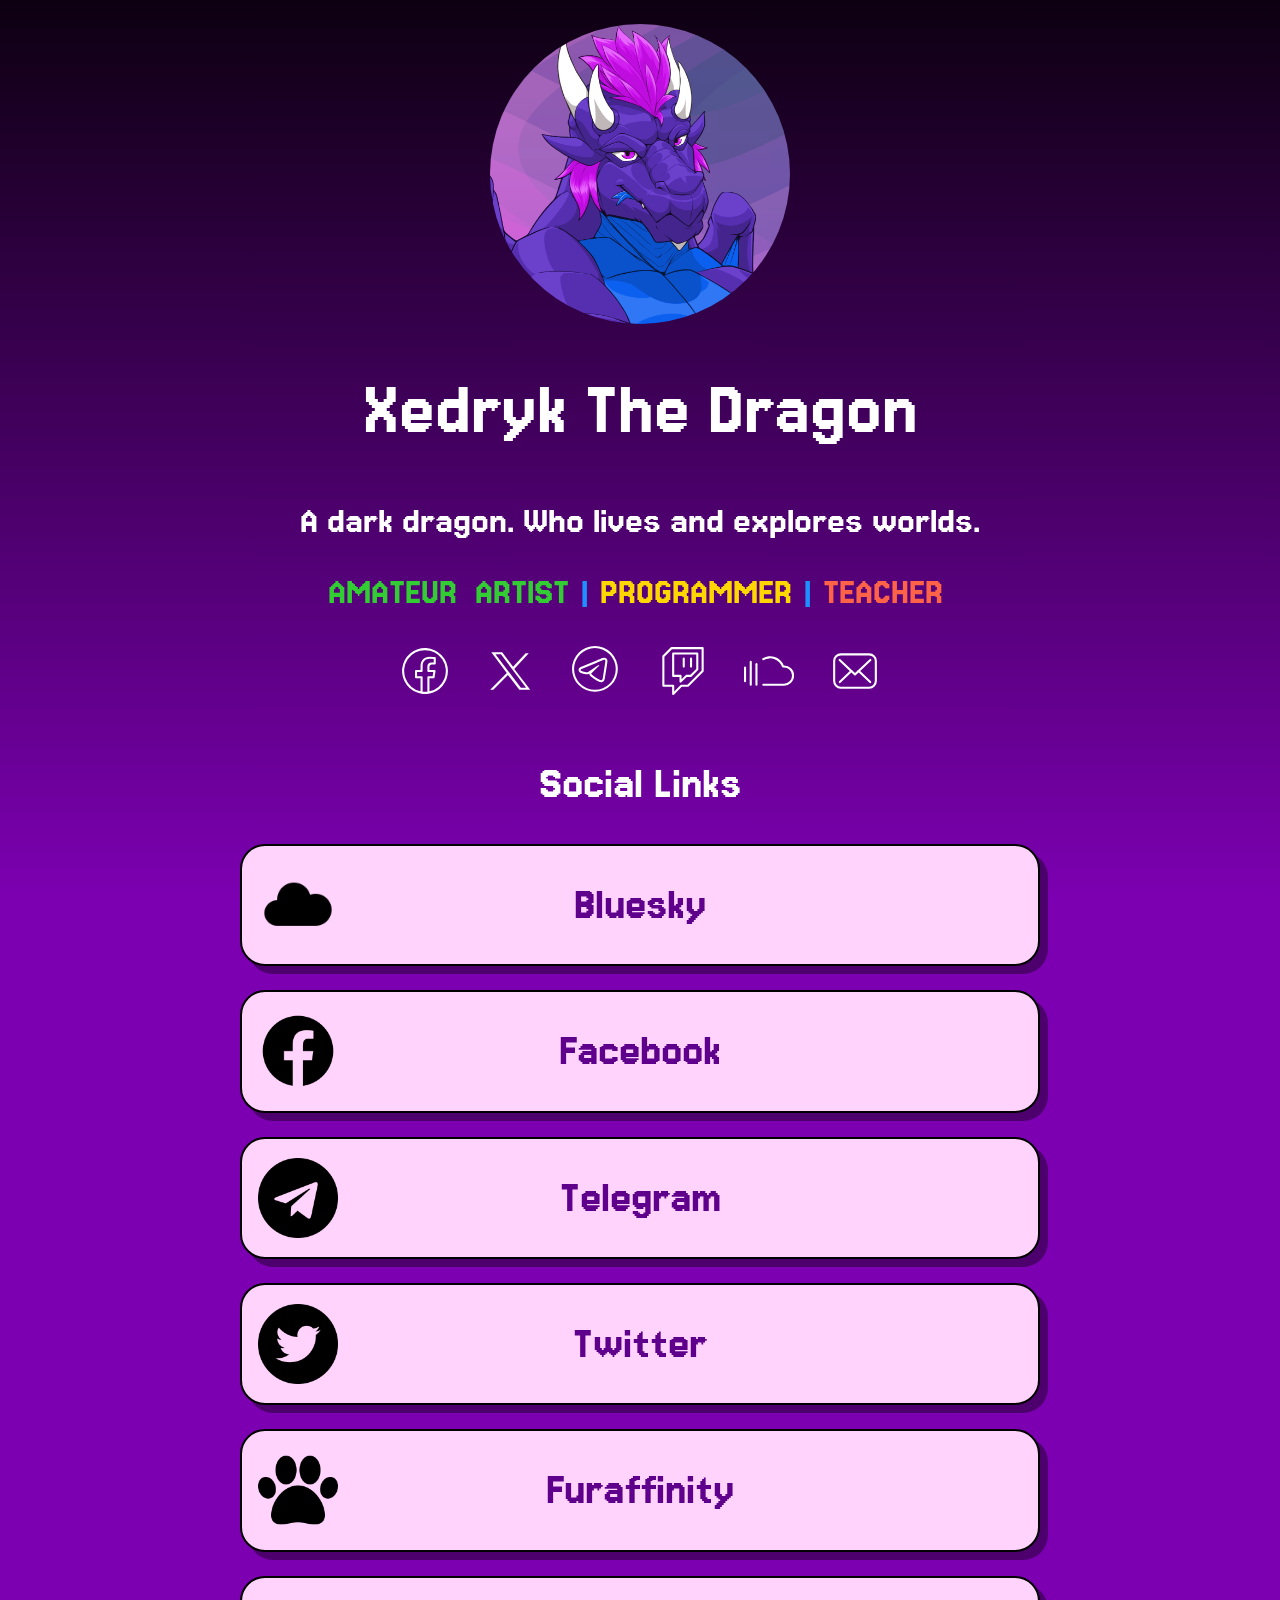
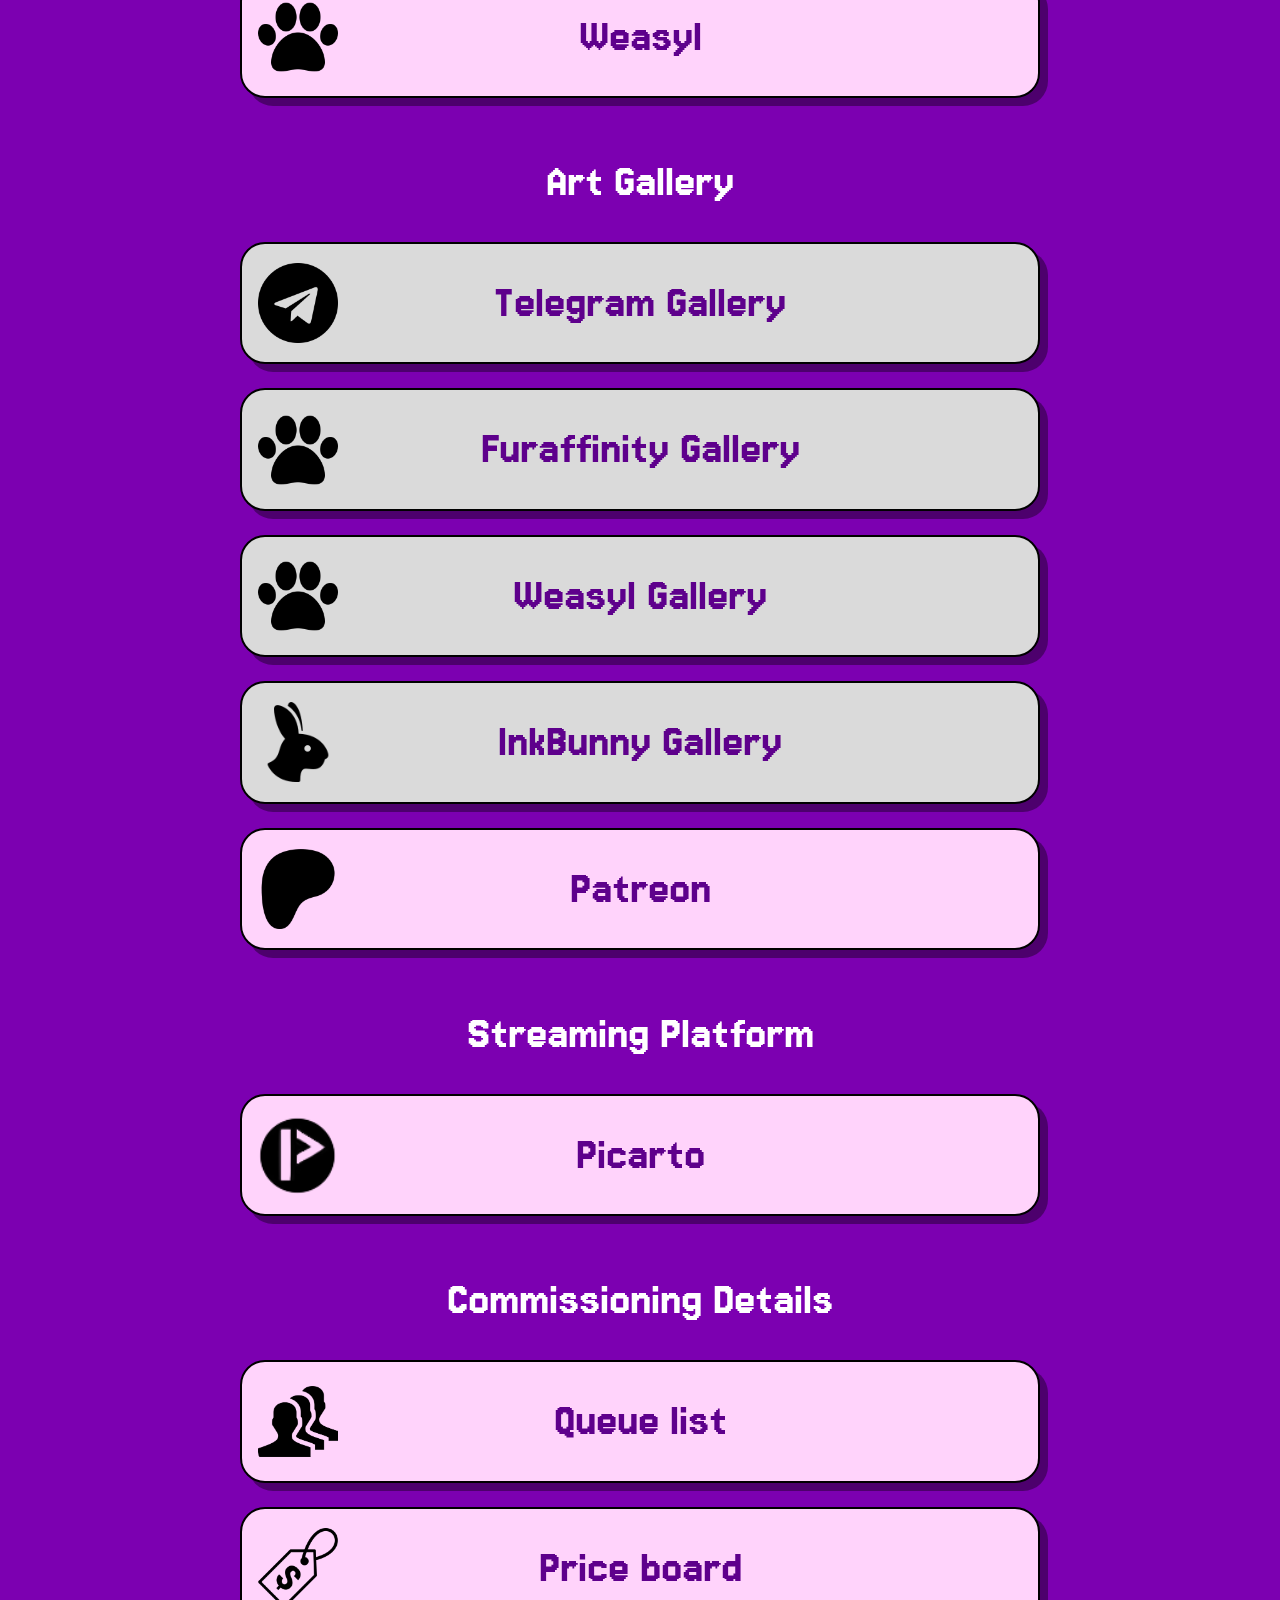
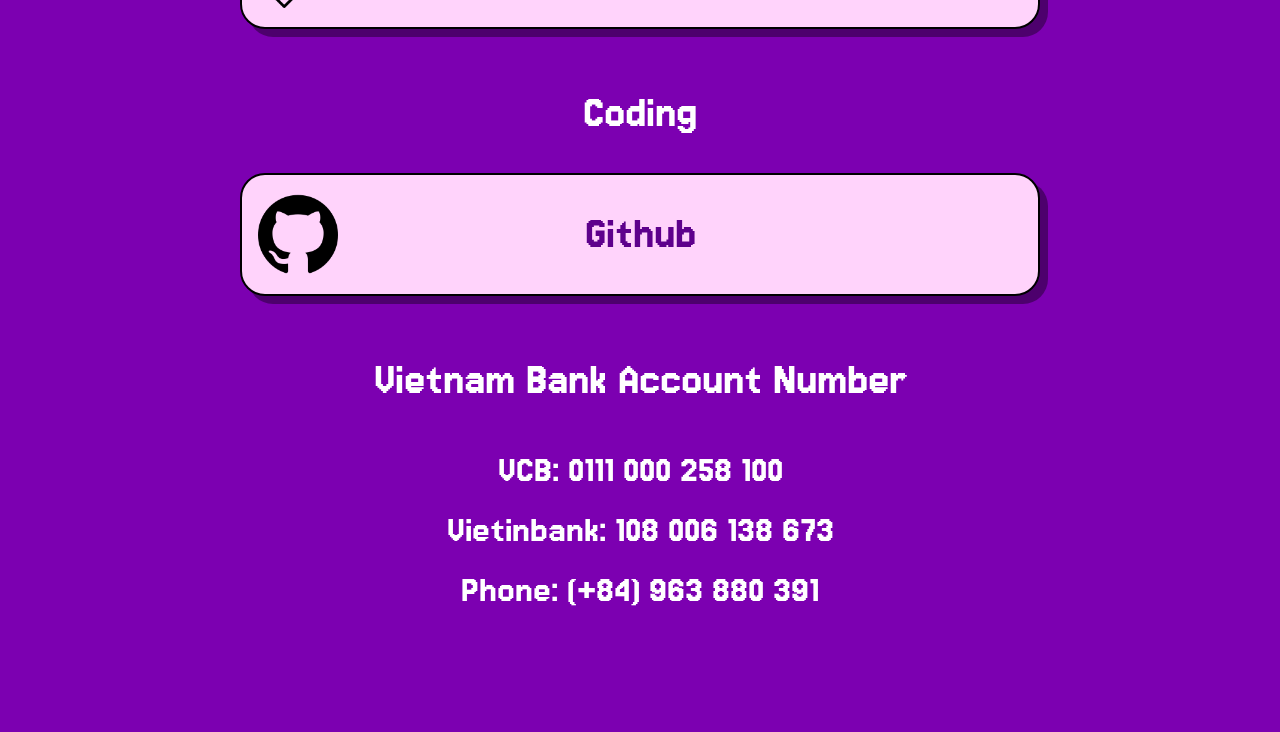
==== commit 2a52be2c: "Update web's logo." ====
--- a/index.html
+++ b/index.html
@@ -6,7 +6,7 @@
     <title>Xedryk The Dragon</title>
     <link rel="stylesheet" href="./assets/css/styles.css">
     <link rel="icon"
-        href="data:image/svg+xml,<svg xmlns='http://www.w3.org/2000/svg' viewBox='0 0 100 100'><text y='.9em' font-size='90'>翠</text></svg>" />
+        href="data:image/svg+xml,<svg xmlns='http://www.w3.org/2000/svg' viewBox='0 0 100 100'><text y='.9em' font-size='90'>🐲</text></svg>" />
     <link rel="preconnect" href="https://fonts.googleapis.com">
     <link rel="preconnect" href="https://fonts.gstatic.com" crossorigin>
     <link href="https://fonts.googleapis.com/css2?family=Jersey+15&display=swap" rel="stylesheet">
--- a/assets/css/styles.css
+++ b/assets/css/styles.css
@@ -211,7 +211,7 @@
       border: 2px solid var(--border-color);
       color: var(--primary-color);
       width: 100%;
-      max-width: 600px;
+      max-width: 800px;
       backdrop-filter: blur(10px);
       -webkit-backdrop-filter: blur(10px);
       transition: transform 0.25s cubic-bezier(0.08, 0.59, 0.29, 0.99),
@@ -242,8 +242,8 @@
     left: 1rem; /* 16px from left */
     top: 50%;
     transform: translateY(-50%);
-    width: 50px; /* Icon width */
-    height: 50px;
+    width: 80px; /* Icon width */
+    height: 80px;
     object-fit: contain;
     border-radius: 10px;
     pointer-events: none;
@@ -251,9 +251,9 @@
 
 .button-text {
     /* Font Size matches .section-title */
-    font-size: 2.5rem;
+    font-size: 3rem;
     font-weight: 300;
-    line-height: 1.5; /* Ensure consistent line height */
+    line-height: 1.8; /* Ensure consistent line height */
     flex-grow: 1; /* Allow text element to fill space */
     text-align: center; /* Center the text *within this element* */
     color: var(--primary-color);
@@ -266,7 +266,7 @@
     /* --- Centering Fix --- */
     /* Add padding-left = icon width (50px) + icon offset (1rem=16px) + desired gap (e.g., 0.5rem=8px) */
     /* Total approx = 50 + 16 + 8 = 74px. Let's use rems */
-    padding-left: calc(5px + 1rem + 0.5rem); /* Adjust gap (0.5rem) as needed */
+    padding-left: calc(1rem); /* Adjust gap (0.5rem) as needed */
     /* Keep right padding minimal and symmetrical IF POSSIBLE, or ensure it doesn't interfere */
     padding-right: 1rem; /* Minimal padding on the right */
     /* REMOVED margin-left */
@@ -377,11 +377,6 @@
       margin: 0;
   }
   
-  /* Jump animation applied via JS */
-  .jump-word span {
-     /* animation props set in JS */
-  }
-  
   /* Color change transition */
   .color-change span {
       transition: color 0.3s ease;
